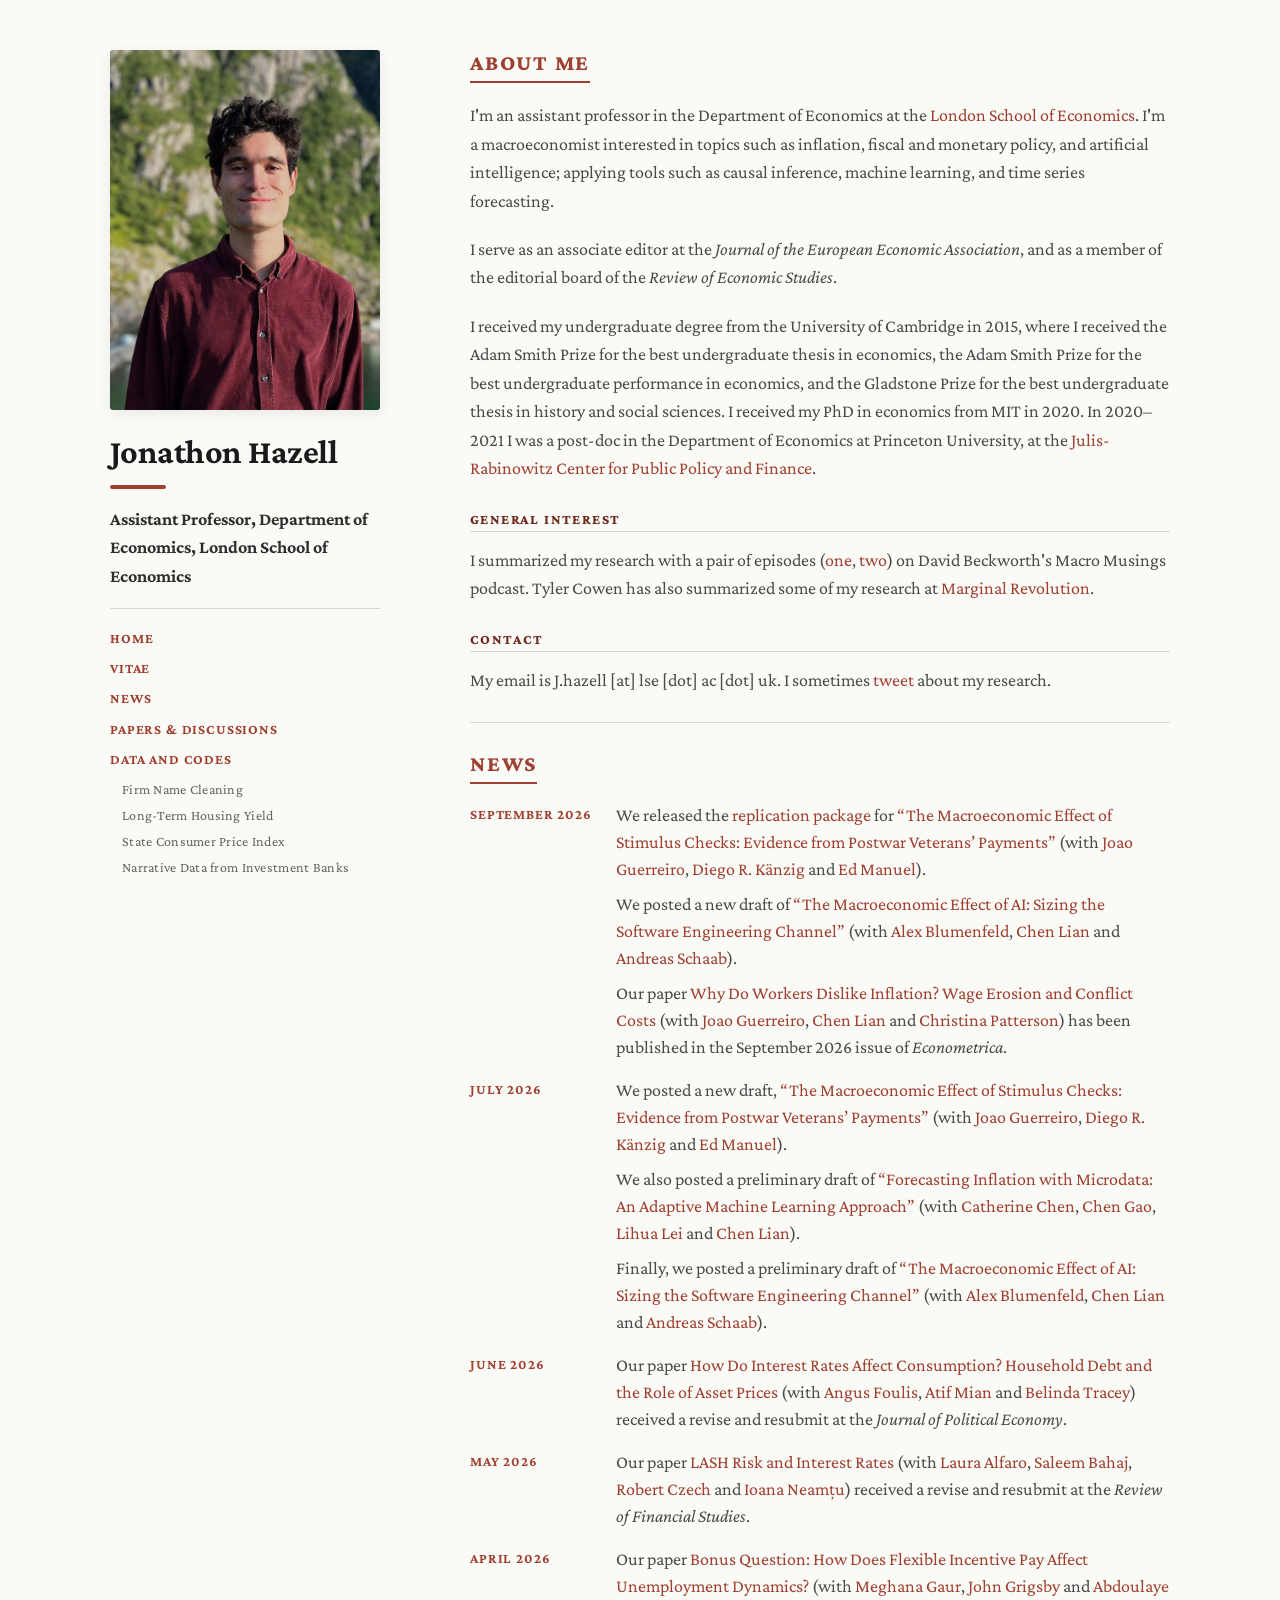
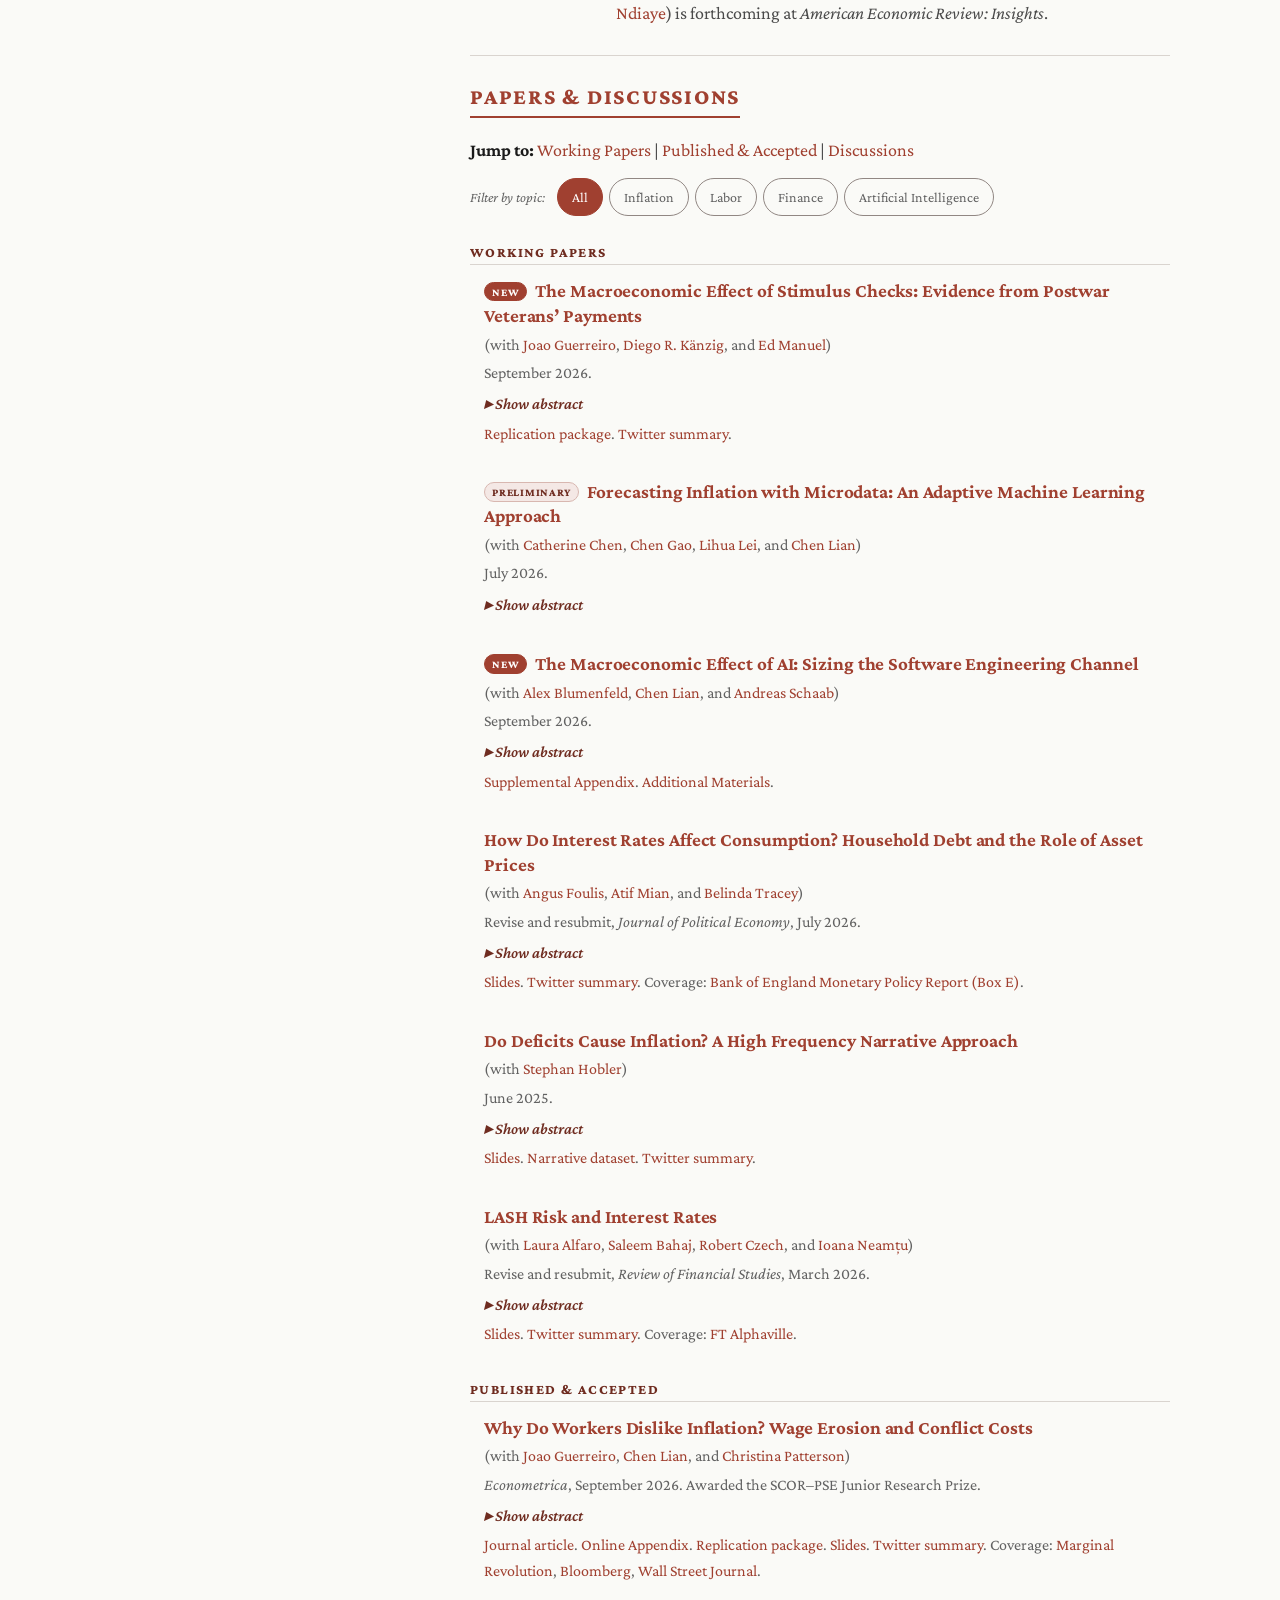
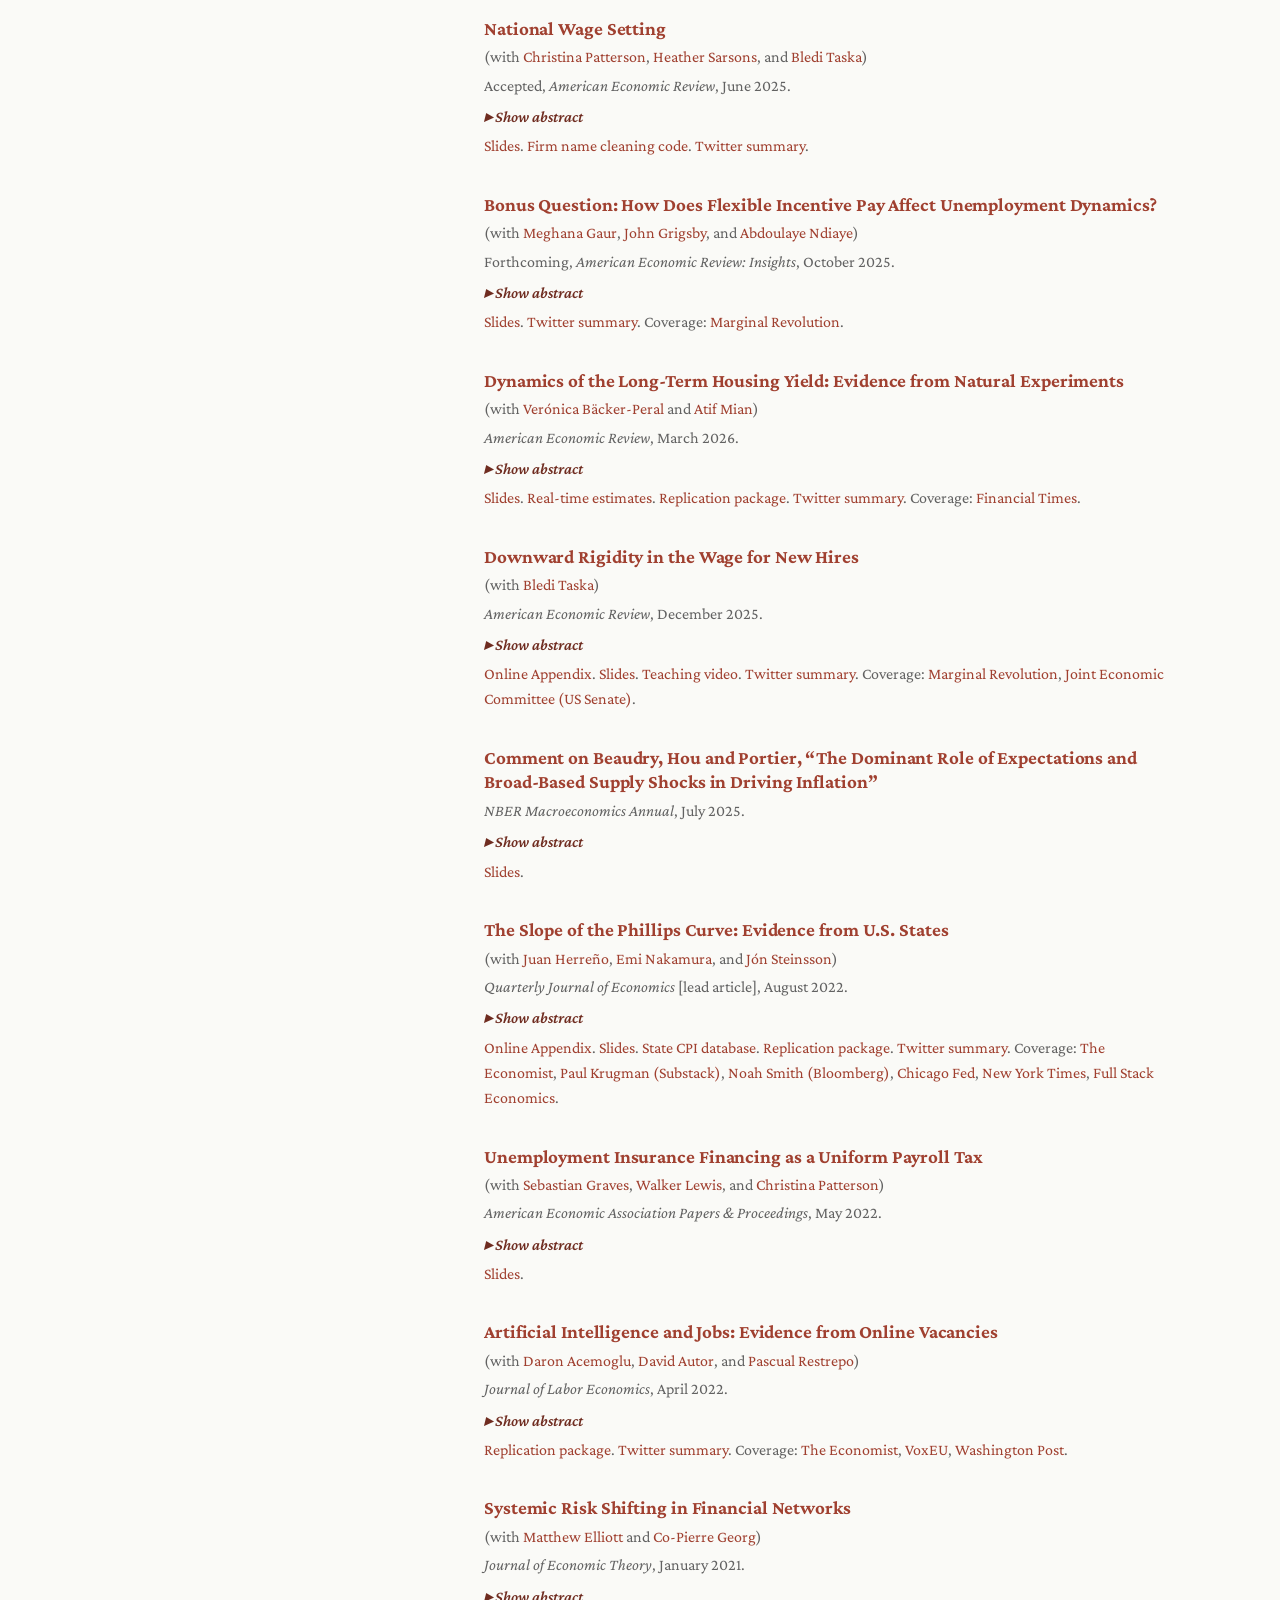
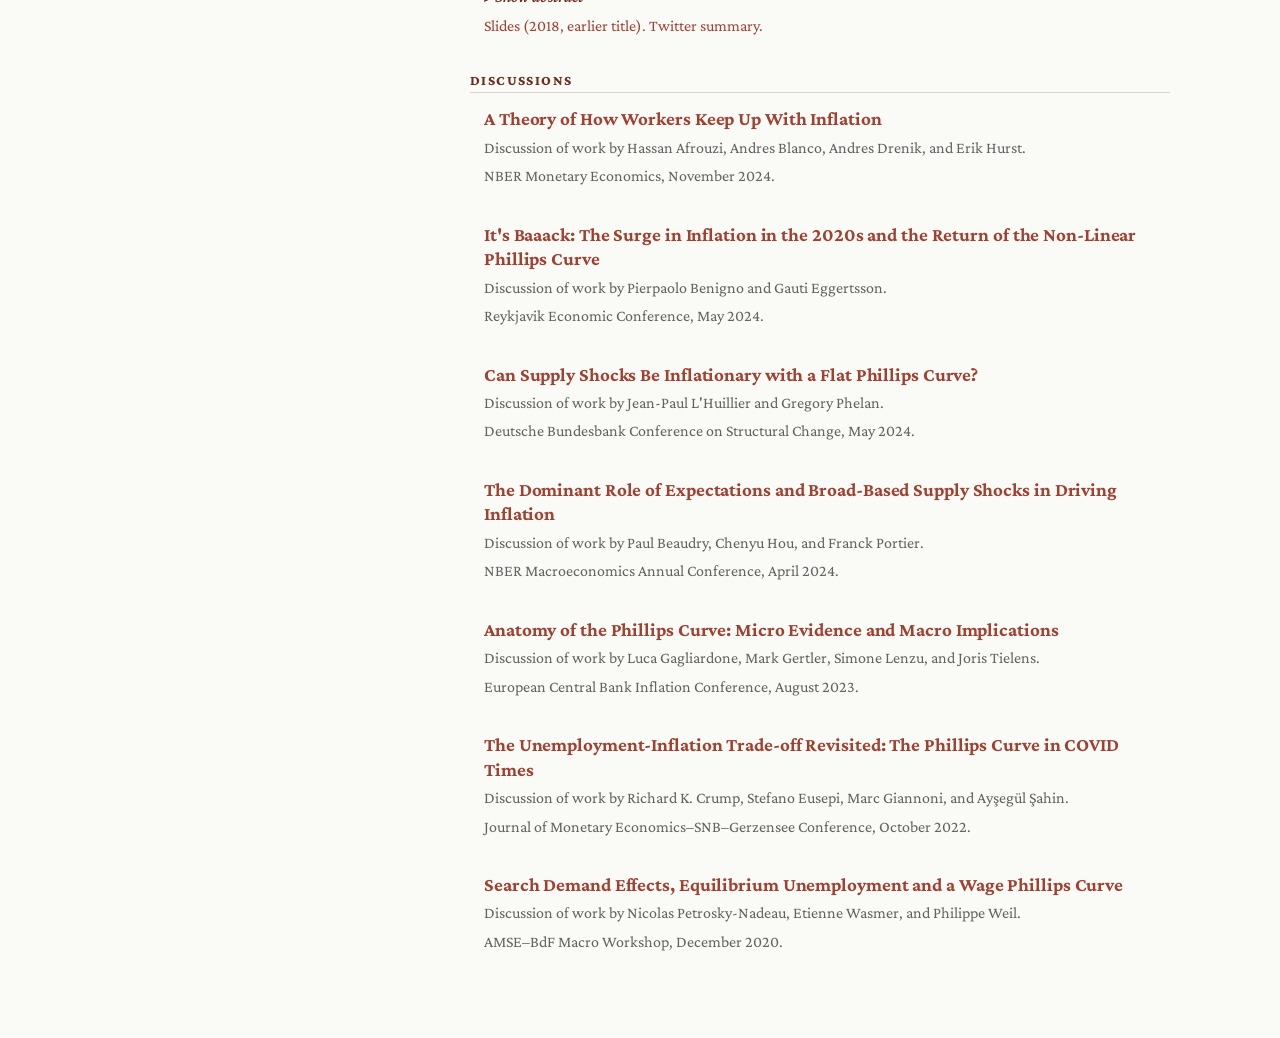
==== index.html @ af924192 "Add transfers replication package" ====
<!doctype html>
<html lang="en">
<head>
<meta charset="UTF-8">
<meta http-equiv="X-UA-Compatible" content="IE=edge">
<meta name="viewport" content="width=device-width, initial-scale=1">
<title>Jonathon Hazell</title>
<link rel="preconnect" href="https://fonts.googleapis.com">
<link rel="preconnect" href="https://fonts.gstatic.com" crossorigin>
<link href="https://fonts.googleapis.com/css2?family=Crimson+Pro:ital,wght@0,300;0,400;0,500;0,600;0,700;0,800;1,400;1,600;1,700&display=swap" rel="stylesheet">
<link rel="stylesheet" href="./css/style.css">
<link rel="stylesheet" href="./css/custom.css">
<script>
function flipAbstract(n) {
  var body = document.getElementById('abstract-' + n);
  var cue = document.getElementById('cue-' + n);
  var open = body.getAttribute('data-open') === '1';
  if (open) {
    body.style.display = 'none';
    body.setAttribute('data-open', '0');
    if (cue) cue.textContent = '▸ Show abstract';
  } else {
    body.style.display = 'block';
    body.setAttribute('data-open', '1');
    if (cue) cue.textContent = '▾ Hide abstract';
  }
}

function filterPapers(tag) {
  document.querySelectorAll('.filter-chip').forEach(function(c) { c.classList.remove('active'); });
  var btn = document.querySelector('[data-filter="' + tag + '"]');
  if (btn) btn.classList.add('active');

  document.querySelectorAll('.research-work').forEach(function(w) {
    var raw = w.getAttribute('data-tags') || '';
    var tags = raw.split(',').map(function(t) { return t.trim(); });
    w.style.display = (tag === 'all' || tags.indexOf(tag) >= 0) ? '' : 'none';
  });

  ['working-papers', 'published', 'discussions'].forEach(function(id) {
    var h = document.getElementById(id);
    if (!h) return;
    var visible = 0;
    var sib = h.nextElementSibling;
    while (sib && !(sib.tagName === 'H3' && sib.classList.contains('subhead'))) {
      if (sib.classList && sib.classList.contains('research-work') && sib.style.display !== 'none') visible++;
      sib = sib.nextElementSibling;
    }
    h.style.display = visible > 0 ? '' : 'none';
  });
}
</script>
</head>
<body>
<div class="wrapper">

<header>
<img src="./images/JonathonHazell.jpg" alt="Photo of Jonathon Hazell" class="portrait">
<h1>Jonathon Hazell</h1>
<p>Assistant Professor, Department of Economics, London School of Economics</p>
<hr>
<p class="contactinfo"><a href="./index.html">Home</a></p>
<p class="contactinfo"><a href="./papers/JONATHON_HAZELL.pdf">Vitae</a></p>
<p class="contactinfo"><a href="#news">News</a></p>
<p class="contactinfo"><a href="#papers">Papers &amp; Discussions</a></p>
<p class="contactinfo nav-group">Data and Codes</p>
<div id="projects-list">
<p class="contactinfo nav-sub"><a href="./projects/firm-name-cleaning/index.html">Firm Name Cleaning</a></p>
<p class="contactinfo nav-sub"><a href="./projects/long-term-housing-yield/index.html">Long-Term Housing Yield</a></p>
<p class="contactinfo nav-sub"><a href="./projects/state-cpi/index.html">State Consumer Price Index</a></p>
<p class="contactinfo nav-sub"><a href="./projects/narrative-data/index.html">Narrative Data from Investment Banks</a></p>
</div>
</header>

<section>

<h2>About Me</h2>

<p>I'm an assistant professor in the Department of Economics at the <a href="https://www.lse.ac.uk/economics" target="_blank" rel="noopener">London School of Economics</a>. I'm a macroeconomist interested in topics such as inflation, fiscal and monetary policy, and artificial intelligence; applying tools such as causal inference, machine learning, and time series forecasting.</p>

<p>I serve as an associate editor at the <em>Journal of the European Economic Association</em>, and as a member of the editorial board of the <em>Review of Economic Studies</em>.</p>

<p>I received my undergraduate degree from the University of Cambridge in 2015, where I received the Adam Smith Prize for the best undergraduate thesis in economics, the Adam Smith Prize for the best undergraduate performance in economics, and the Gladstone Prize for the best undergraduate thesis in history and social sciences. I received my PhD in economics from MIT in 2020. In 2020&ndash;2021 I was a post-doc in the Department of Economics at Princeton University, at the <a href="https://jrc.princeton.edu/" target="_blank" rel="noopener">Julis-Rabinowitz Center for Public Policy and Finance</a>.</p>

<h3 class="subhead">General Interest</h3>

<p>I summarized my research with a pair of episodes (<a href="https://open.spotify.com/episode/00dITlDTNaDxwzINzNn2xv?si=30561e8b15524b69&amp;nd=1&amp;dlsi=b44be89f3ea84fa7" target="_blank" rel="noopener">one</a>, <a href="https://open.spotify.com/episode/7fuvagViYiEV9RhCABF3KK?si=cfc24b0a06eb4c81" target="_blank" rel="noopener">two</a>) on David Beckworth's Macro Musings podcast. Tyler Cowen has also summarized some of my research at <a href="https://marginalrevolution.com/?s=jonathon+hazell" target="_blank" rel="noopener">Marginal Revolution</a>.</p>

<h3 class="subhead">Contact</h3>

<p>My email is J.hazell [at] lse [dot] ac [dot] uk. I sometimes <a href="https://twitter.com/JADHazell" target="_blank" rel="noopener">tweet</a> about my research.</p>

<hr>

<h2 id="news">News</h2>

<ul class="news-list">
<li>
<span class="news-date">September 2026</span>
<div class="news-group">
<span class="news-body">We released the <a href="https://github.com/dkaenzig/stimulus_checks" target="_blank" rel="noopener">replication package</a> for <a href="https://www.jhazell.co.uk/papers/Transfers.pdf" target="_blank" rel="noopener">&ldquo;The Macroeconomic Effect of Stimulus Checks: Evidence from Postwar Veterans&rsquo; Payments&rdquo;</a> (with <a href="https://jguerreiro.com/" target="_blank" rel="noopener">Joao Guerreiro</a>, <a href="https://www.diegokaenzig.com/" target="_blank" rel="noopener">Diego R. K&auml;nzig</a> and <a href="https://sites.google.com/view/edmanuel/home" target="_blank" rel="noopener">Ed Manuel</a>).</span>
<span class="news-body">We posted a new draft of <a href="https://www.jhazell.co.uk/papers/AI_Software.pdf" target="_blank" rel="noopener">&ldquo;The Macroeconomic Effect of AI: Sizing the Software Engineering Channel&rdquo;</a> (with <a href="https://alexblumenfeld.com/" target="_blank" rel="noopener">Alex Blumenfeld</a>, <a href="https://sites.google.com/view/chenlian/home" target="_blank" rel="noopener">Chen Lian</a> and <a href="https://andreasschaab.com/" target="_blank" rel="noopener">Andreas Schaab</a>).</span>
<span class="news-body">Our paper <a href="./papers/draft_conflicts.pdf" target="_blank" rel="noopener">Why Do Workers Dislike Inflation? Wage Erosion and Conflict Costs</a> (with <a href="https://jguerreiro.com/" target="_blank" rel="noopener">Joao Guerreiro</a>, <a href="https://sites.google.com/view/chenlian/home" target="_blank" rel="noopener">Chen Lian</a> and <a href="https://www.christinahydepatterson.com/" target="_blank" rel="noopener">Christina Patterson</a>) has been published in the September 2026 issue of <em>Econometrica</em>.</span>
</div>
</li>
<li>
<span class="news-date">July 2026</span>
<div class="news-group">
<span class="news-body">We posted a new draft, <a href="https://www.jhazell.co.uk/papers/Transfers.pdf" target="_blank" rel="noopener">&ldquo;The Macroeconomic Effect of Stimulus Checks: Evidence from Postwar Veterans&rsquo; Payments&rdquo;</a> (with <a href="https://jguerreiro.com/" target="_blank" rel="noopener">Joao Guerreiro</a>, <a href="https://www.diegokaenzig.com/" target="_blank" rel="noopener">Diego R. K&auml;nzig</a> and <a href="https://sites.google.com/view/edmanuel/home" target="_blank" rel="noopener">Ed Manuel</a>).</span>
<span class="news-body">We also posted a preliminary draft of <a href="https://www.jhazell.co.uk/papers/Inflation_Forecasting.pdf" target="_blank" rel="noopener">&ldquo;Forecasting Inflation with Microdata: An Adaptive Machine Learning Approach&rdquo;</a> (with <a href="https://icme.stanford.edu/people/catherine-chen" target="_blank" rel="noopener">Catherine Chen</a>, <a href="https://sites.google.com/view/chen-gao/home" target="_blank" rel="noopener">Chen Gao</a>, <a href="https://lihualei71.github.io/" target="_blank" rel="noopener">Lihua Lei</a> and <a href="https://sites.google.com/view/chenlian/home" target="_blank" rel="noopener">Chen Lian</a>).</span>
<span class="news-body">Finally, we posted a preliminary draft of <a href="https://www.jhazell.co.uk/papers/AI_Software.pdf" target="_blank" rel="noopener">&ldquo;The Macroeconomic Effect of AI: Sizing the Software Engineering Channel&rdquo;</a> (with <a href="https://alexblumenfeld.com/" target="_blank" rel="noopener">Alex Blumenfeld</a>, <a href="https://sites.google.com/view/chenlian/home" target="_blank" rel="noopener">Chen Lian</a> and <a href="https://andreasschaab.com/" target="_blank" rel="noopener">Andreas Schaab</a>).</span>
</div>
</li>
<li>
<span class="news-date">June 2026</span>
<div class="news-group">
<span class="news-body">Our paper <a href="./papers/Household_Debt_Asset_Prices.pdf" target="_blank" rel="noopener">How Do Interest Rates Affect Consumption? Household Debt and the Role of Asset Prices</a> (with <a href="https://sites.google.com/site/angusfoulis/home" target="_blank" rel="noopener">Angus Foulis</a>, <a href="https://atif.scholar.princeton.edu/" target="_blank" rel="noopener">Atif Mian</a> and <a href="https://www.bankofengland.co.uk/research/researchers/belinda-tracey" target="_blank" rel="noopener">Belinda Tracey</a>) received a revise and resubmit at the <em>Journal of Political Economy</em>.</span>
</div>
</li>
<li>
<span class="news-date">May 2026</span>
<div class="news-group">
<span class="news-body">Our paper <a href="./papers/LASH_Risk.pdf" target="_blank" rel="noopener">LASH Risk and Interest Rates</a> (with <a href="https://www.hbs.edu/faculty/Pages/profile.aspx?facId=6629" target="_blank" rel="noopener">Laura Alfaro</a>, <a href="https://sites.google.com/site/saleembahaj/home" target="_blank" rel="noopener">Saleem Bahaj</a>, <a href="https://sites.google.com/view/robertczech/research" target="_blank" rel="noopener">Robert Czech</a> and <a href="https://www.ioananeamtu.com/" target="_blank" rel="noopener">Ioana Neam&#539;u</a>) received a revise and resubmit at the <em>Review of Financial Studies</em>.</span>
</div>
</li>
<li>
<span class="news-date">April 2026</span>
<div class="news-group">
<span class="news-body">Our paper <a href="./papers/Bonus_Question.pdf" target="_blank" rel="noopener">Bonus Question: How Does Flexible Incentive Pay Affect Unemployment Dynamics?</a> (with <a href="https://www.linkedin.com/in/meghanagaur" target="_blank" rel="noopener">Meghana Gaur</a>, <a href="https://sites.google.com/view/john-grigsby/home" target="_blank" rel="noopener">John Grigsby</a> and <a href="https://www.abdoulayendiaye.com/" target="_blank" rel="noopener">Abdoulaye Ndiaye</a>) is forthcoming at <em>American Economic Review: Insights</em>.</span>
</div>
</li>
</ul>

<hr>

<h2 id="papers">Papers &amp; Discussions</h2>

<p style="margin: 0 0 14px;"><strong>Jump to:</strong>
<a href="#working-papers">Working Papers</a> |
<a href="#published">Published &amp; Accepted</a> |
<a href="#discussions">Discussions</a></p>

<div class="paper-filter">
<span class="filter-label">Filter by topic:</span>
<button class="filter-chip active" data-filter="all" onclick="filterPapers('all')">All</button>
<button class="filter-chip" data-filter="inflation" onclick="filterPapers('inflation')">Inflation</button>
<button class="filter-chip" data-filter="labor" onclick="filterPapers('labor')">Labor</button>
<button class="filter-chip" data-filter="financial" onclick="filterPapers('financial')">Finance</button>
<button class="filter-chip" data-filter="ai" onclick="filterPapers('ai')">Artificial Intelligence</button>
</div>

<h3 id="working-papers" class="subhead">Working Papers</h3>

<div class="research-work" data-tags="macro">
<h3><span class="paper-status paper-status-new">New</span><a href="./papers/Transfers.pdf" target="_blank" rel="noopener">The Macroeconomic Effect of Stimulus Checks: Evidence from Postwar Veterans&rsquo; Payments</a></h3>
<p class="work-muted">(with <a href="https://jguerreiro.com/" target="_blank" rel="noopener">Joao Guerreiro</a>, <a href="https://www.diegokaenzig.com/" target="_blank" rel="noopener">Diego R. K&auml;nzig</a>, and <a href="https://sites.google.com/view/edmanuel/home" target="_blank" rel="noopener">Ed Manuel</a>)</p>
<p class="work-muted">September 2026.</p>
<p class="work-abstract"><a class="abstract-link" href="javascript:flipAbstract(14)"><span id="cue-14">&#9656; Show abstract</span></a><span class="abstract-body" id="abstract-14" data-open="0" style="display:none">Do stimulus checks&mdash;one-off, deficit-financed lump-sum payments to households&mdash;boost the economy? We study a natural experiment: payments to U.S. veterans after World War II that mimic stimulus checks but were plausibly exogenous to the economy. These payments led to a temporary increase in transfers and a persistent, hump-shaped increase in consumption. The transfer multiplier&mdash;the cumulative response of consumption to transfers&mdash;reaches 1 after six months and exceeds 2 after a year. The standard heterogeneous-agent New Keynesian model cannot match the hump-shaped consumption response. A version with imperfect expectations&mdash;with households underreacting on impact but overreacting at longer horizons&mdash;can match our estimates.</span></p>
<p class="work-muted"><a href="https://github.com/dkaenzig/stimulus_checks" target="_blank" rel="noopener">Replication package</a>. <a href="https://x.com/JADHazell/status/2056672100048347250" target="_blank" rel="noopener">Twitter summary</a>.</p>
</div>

<div class="research-work" data-tags="inflation">
<h3><span class="paper-status paper-status-preliminary">Preliminary</span><a href="./papers/Inflation_Forecasting.pdf" target="_blank" rel="noopener">Forecasting Inflation with Microdata: An Adaptive Machine Learning Approach</a></h3>
<p class="work-muted">(with <a href="https://icme.stanford.edu/people/catherine-chen" target="_blank" rel="noopener">Catherine Chen</a>, <a href="https://sites.google.com/view/chen-gao/home" target="_blank" rel="noopener">Chen Gao</a>, <a href="https://lihualei71.github.io/" target="_blank" rel="noopener">Lihua Lei</a>, and <a href="https://sites.google.com/view/chenlian/home" target="_blank" rel="noopener">Chen Lian</a>)</p>
<p class="work-muted">July 2026.</p>
<p class="work-abstract"><a class="abstract-link" href="javascript:flipAbstract(15)"><span id="cue-15">&#9656; Show abstract</span></a><span class="abstract-body" id="abstract-15" data-open="0" style="display:none">Does microeconomic heterogeneity help to forecast aggregate inflation in a non-stationary environment? We develop a scan test for whether one forecast outperforms another, over an interval with unknown starting point and duration. To exploit any occasional forecasting power that the scan test detects, we design an adaptive machine learning pipeline. We encode the distribution of price changes into a high-dimensional vector, which we combine with a gradient boosted trees algorithm. We then combine this micro forecast with other benchmark forecasts, using an adaptive algorithm that makes use of the micro forecast only when it performs well. We apply the pipeline to UK microdata, with four main results. First, the micro forecast outperforms a univariate benchmark, but only in the volatile period after 2020. Second, the scan test detects periods of micro outperformance, so the micro forecast enters the combined forecast. Third, the combined forecast performs comparably to the univariate benchmark before 2020 and better at every horizon after 2020. Fourth, the value of microdata for the combined forecast materializes after 2020. We conclude that microdata are valuable for forecasting aggregate inflation, but only after large shocks.</span></p>
</div>

<div class="research-work" data-tags="ai,macro">
<h3><span class="paper-status paper-status-new">New</span><a href="./papers/AI_Software.pdf" target="_blank" rel="noopener">The Macroeconomic Effect of AI: Sizing the Software Engineering Channel</a></h3>
<p class="work-muted">(with <a href="https://alexblumenfeld.com/" target="_blank" rel="noopener">Alex Blumenfeld</a>, <a href="https://sites.google.com/view/chenlian/home" target="_blank" rel="noopener">Chen Lian</a>, and <a href="https://andreasschaab.com/" target="_blank" rel="noopener">Andreas Schaab</a>)</p>
<p class="work-muted">September 2026.</p>
<p class="work-abstract"><a class="abstract-link" href="javascript:flipAbstract(16)"><span id="cue-16">&#9656; Show abstract</span></a><span class="abstract-body" id="abstract-16" data-open="0" style="display:none">We measure how artificial intelligence (AI) affects the economy through its impact on software engineering productivity. We use information from financial markets to develop a forward-looking measure that is available in real time. We estimate the sensitivity of each firm&rsquo;s stock return to an AI stock market index, and how this sensitivity depends on the share of firm payroll in software engineering. We use a model to map this cross-sectional relationship into software engineering productivity gains. From November 2022 to December 2025, AI increased the market&rsquo;s expected present value of software engineering productivity by the equivalent of a permanent 32.6% productivity increase. The corresponding effect on the level of GDP is 3.6% in the baseline and 6.5% when higher software engineering productivity also raises R&amp;D productivity. By mid-2026, amid rapid progress in coding agents, the effect of AI on productivity and GDP had more than doubled relative to the end of 2025.</span></p>
<p class="work-muted"><a href="./papers/AI_Software_Supplement.pdf" target="_blank" rel="noopener">Supplemental Appendix</a>. <a href="./papers/AI_Software_Additional_Materials.pdf" target="_blank" rel="noopener">Additional Materials</a>.</p>
</div>

<div class="research-work" data-tags="macro,financial">
<h3><a href="./papers/Household_Debt_Asset_Prices.pdf" target="_blank" rel="noopener">How Do Interest Rates Affect Consumption? Household Debt and the Role of Asset Prices</a></h3>
<p class="work-muted">(with <a href="https://sites.google.com/site/angusfoulis/home" target="_blank" rel="noopener">Angus Foulis</a>, <a href="https://atif.scholar.princeton.edu/" target="_blank" rel="noopener">Atif Mian</a>, and <a href="https://www.bankofengland.co.uk/research/researchers/belinda-tracey" target="_blank" rel="noopener">Belinda Tracey</a>)</p>
<p class="work-muted">Revise and resubmit, <em>Journal of Political Economy</em>, July 2026.</p>
<p class="work-abstract"><a class="abstract-link" href="javascript:flipAbstract(1)"><span id="cue-1">&#9656; Show abstract</span></a><span class="abstract-body" id="abstract-1" data-open="0" style="display:none">This paper estimates how rate cuts increase consumption, via debt and asset prices. Using administrative UK data on mortgages and consumption, we exploit the expiry of fixed-rate mortgages to construct six million household-level natural experiments. A 1 pp reduction in mortgage rates raises consumption by 3% in the following 6 months. Using plausibly exogenous variation in how house prices respond to rate cuts, we show that consumption increases mostly because households borrow against higher house prices; lower debt service after rate cuts matters less. These results suggest that in large part, monetary policy affects consumption through asset prices and borrowing.</span></p>
<p class="work-muted"><a href="./papers/slides_Household_Debt_Asset_Prices.pdf" target="_blank" rel="noopener">Slides</a>. <a href="https://x.com/JADHazell/status/2031019354377101442" target="_blank" rel="noopener">Twitter summary</a>. Coverage: <a href="https://www.bankofengland.co.uk/monetary-policy-report/2026/april-2026" target="_blank" rel="noopener">Bank of England Monetary Policy Report (Box E)</a>.</p>
</div>

<div class="research-work" data-tags="macro,inflation">
<h3><a href="./papers/Fiscal_Inflation_Draft.pdf" target="_blank" rel="noopener">Do Deficits Cause Inflation? A High Frequency Narrative Approach</a></h3>
<p class="work-muted">(with <a href="https://sjhobler.github.io/" target="_blank" rel="noopener">Stephan Hobler</a>)</p>
<p class="work-muted">June 2025.</p>
<p class="work-abstract"><a class="abstract-link" href="javascript:flipAbstract(2)"><span id="cue-2">&#9656; Show abstract</span></a><span class="abstract-body" id="abstract-2" data-open="0" style="display:none">We measure the effect of deficits on inflation using a &ldquo;high frequency narrative approach&rdquo;. We identify an event that released news about the 2021 deficits&mdash;the Georgia Senate election runoff&mdash;and size the shock using new narrative data from investment banks. We then study the high frequency response of inflation forecasts from asset prices. We estimate that the price level was expected to increase by 22&ndash;38 basis points over 2021&ndash;22, meaning the 2021 deficits caused a significant share of the 2021&ndash;22 inflation. Standard models&mdash;such as the Fiscal Theory of the Price Level and the heterogeneous agent New Keynesian model&mdash;match the inflation response.</span></p>
<p class="work-muted"><a href="./papers/slides_Fiscal.pdf" target="_blank" rel="noopener">Slides</a>. <a href="./projects/narrative-data/index.html" target="_blank" rel="noopener">Narrative dataset</a>. <a href="https://twitter.com/JADHazell/status/1833182324055306684" target="_blank" rel="noopener">Twitter summary</a>.</p>
</div>

<div class="research-work" data-tags="financial,macro">
<h3><a href="./papers/LASH_Risk.pdf" target="_blank" rel="noopener">LASH Risk and Interest Rates</a></h3>
<p class="work-muted">(with <a href="https://www.hbs.edu/faculty/Pages/profile.aspx?facId=6629" target="_blank" rel="noopener">Laura Alfaro</a>, <a href="https://sites.google.com/site/saleembahaj/home" target="_blank" rel="noopener">Saleem Bahaj</a>, <a href="https://sites.google.com/view/robertczech/research" target="_blank" rel="noopener">Robert Czech</a>, and <a href="https://www.ioananeamtu.com/" target="_blank" rel="noopener">Ioana Neam&#539;u</a>)</p>
<p class="work-muted">Revise and resubmit, <em>Review of Financial Studies</em>, March 2026.</p>
<p class="work-abstract"><a class="abstract-link" href="javascript:flipAbstract(3)"><span id="cue-3">&#9656; Show abstract</span></a><span class="abstract-body" id="abstract-3" data-open="0" style="display:none">We study a form of liquidity risk we call Liquidity After Solvency Hedging (&ldquo;LASH&rdquo;) risk. Institutions take LASH risk when hedging solvency risk with strategies that require liquidity as solvency improves. Using UK regulatory data covering the near-universe of interest rate hedges, we measure interest rate-driven LASH risk in the non-bank sector. Institutions with longer-duration liabilities take greater LASH risk when rates fall. At its peak, a 100bps rise in yields implied liquidity needs close to the aggregate cash holdings of UK pension funds and insurers. During the 2022 LDI crisis, pre-crisis LASH risk predicts bond sales and yield spikes.</span></p>
<p class="work-muted"><a href="./papers/slides_LASH.pdf" target="_blank" rel="noopener">Slides</a>. <a href="https://x.com/JADHazell/status/1868624301110550810" target="_blank" rel="noopener">Twitter summary</a>. Coverage: <a href="https://www.ft.com/content/9e8b0c6e-cd30-4e31-b97d-0db0bbe6220b" target="_blank" rel="noopener">FT Alphaville</a>.</p>
</div>

<h3 id="published" class="subhead">Published &amp; Accepted</h3>

<div class="research-work" data-tags="inflation,labor">
<h3><a href="./papers/draft_conflicts.pdf" target="_blank" rel="noopener">Why Do Workers Dislike Inflation? Wage Erosion and Conflict Costs</a></h3>
<p class="work-muted">(with <a href="https://jguerreiro.com/" target="_blank" rel="noopener">Joao Guerreiro</a>, <a href="https://sites.google.com/view/chenlian/home" target="_blank" rel="noopener">Chen Lian</a>, and <a href="https://www.christinahydepatterson.com/" target="_blank" rel="noopener">Christina Patterson</a>)</p>
<p class="work-muted"><em>Econometrica</em>, September 2026. Awarded the SCOR&ndash;PSE Junior Research Prize.</p>
<p class="work-abstract"><a class="abstract-link" href="javascript:flipAbstract(4)"><span id="cue-4">&#9656; Show abstract</span></a><span class="abstract-body" id="abstract-4" data-open="0" style="display:none">How costly is inflation to workers? Answers to this question have focused on the path of real wages during inflationary periods. We argue that workers must take costly actions (&ldquo;conflict&rdquo;) to have nominal wages catch up with inflation, meaning there are welfare costs even if real wages do not fall as inflation rises. We study a menu-cost style model, where workers choose whether to engage in conflict with employers to secure a wage increase. We show that, following a rise in inflation, wage catch-up resulting from more frequent conflict does not raise welfare. Instead, the impact of inflation on worker welfare is determined by what we call &ldquo;wage erosion&rdquo;&mdash;how inflation would lower real wages if workers&rsquo; conflict decisions did not respond to inflation. As a result, using observed wage growth to measure worker welfare understates the costs of inflation. We conduct a survey showing that workers are willing to sacrifice around 1.75% of their wages to avoid conflict. Calibrating the model to survey data, we find that incorporating conflict significantly raises the costs of inflation for workers.</span></p>
<p class="work-muted"><a href="https://doi.org/10.3982/ECTA23874" target="_blank" rel="noopener">Journal article</a>. <a href="https://doi.org/10.3982/ECTA23874SUPP" target="_blank" rel="noopener">Online Appendix</a>. <a href="https://doi.org/10.5281/zenodo.19648410" target="_blank" rel="noopener">Replication package</a>. <a href="./papers/slides_conflict_main.pdf" target="_blank" rel="noopener">Slides</a>. <a href="https://twitter.com/JADHazell/status/1836485273510908272" target="_blank" rel="noopener">Twitter summary</a>. Coverage: <a href="https://marginalrevolution.com/marginalrevolution/2024/09/why-do-workers-dislike-inflation.html" target="_blank" rel="noopener">Marginal Revolution</a>, <a href="https://www.bloomberg.com/opinion/articles/2024-10-11/frustrated-with-your-boss-blame-inflation" target="_blank" rel="noopener">Bloomberg</a>, <a href="https://www.wsj.com/economy/inflation-is-down-to-3-why-that-isnt-good-enough-884c1136" target="_blank" rel="noopener">Wall Street Journal</a>.</p>
</div>

<div class="research-work" data-tags="labor">
<h3><a href="./papers/National_Wage_Setting.pdf" target="_blank" rel="noopener">National Wage Setting</a></h3>
<p class="work-muted">(with <a href="https://www.christinahydepatterson.com/" target="_blank" rel="noopener">Christina Patterson</a>, <a href="https://sites.google.com/view/sarsons/home" target="_blank" rel="noopener">Heather Sarsons</a>, and <a href="https://www.linkedin.com/in/bleditaska" target="_blank" rel="noopener">Bledi Taska</a>)</p>
<p class="work-muted">Accepted, <em>American Economic Review</em>, June 2025.</p>
<p class="work-abstract"><a class="abstract-link" href="javascript:flipAbstract(5)"><span id="cue-5">&#9656; Show abstract</span></a><span class="abstract-body" id="abstract-5" data-open="0" style="display:none">How do firms set wages across space? We document four facts using matched employer-employee data. First, firms rather than locations explain most of the variation in wages within a job, with an excess mass of firms paying near-identical wages across space. Second, nominal wages within the firm vary relatively little with local prices, compared to how wages vary between firms. Third, wage growth is more correlated with firm-level rather than regional factors. Fourth, local wage shocks cause wage growth in the rest of the firm, but only for jobs that initially pay similar wages across space. We argue these patterns indicate national wage setting, in which firms compress nominal wages across space relative to what benchmark models predict.</span></p>
<p class="work-muted"><a href="./papers/slides_national_wages.pdf" target="_blank" rel="noopener">Slides</a>. <a href="./projects/firm-name-cleaning/index.html" target="_blank" rel="noopener">Firm name cleaning code</a>. <a href="https://twitter.com/otis_reid/status/1476277485675462661" target="_blank" rel="noopener">Twitter summary</a>.</p>
</div>

<div class="research-work" data-tags="labor">
<h3><a href="./papers/Bonus_Question.pdf" target="_blank" rel="noopener">Bonus Question: How Does Flexible Incentive Pay Affect Unemployment Dynamics?</a></h3>
<p class="work-muted">(with <a href="https://www.linkedin.com/in/meghanagaur" target="_blank" rel="noopener">Meghana Gaur</a>, <a href="https://sites.google.com/view/john-grigsby/home" target="_blank" rel="noopener">John Grigsby</a>, and <a href="https://www.abdoulayendiaye.com/" target="_blank" rel="noopener">Abdoulaye Ndiaye</a>)</p>
<p class="work-muted">Forthcoming, <em>American Economic Review: Insights</em>, October 2025.</p>
<p class="work-abstract"><a class="abstract-link" href="javascript:flipAbstract(6)"><span id="cue-6">&#9656; Show abstract</span></a><span class="abstract-body" id="abstract-6" data-open="0" style="display:none">We introduce dynamic incentive contracts into a model of unemployment fluctuations. Our main result is that wage cyclicality from incentives does not affect the response of unemployment to productivity shocks. The response of unemployment is the same, to a first-order, in two economies: one with flexible incentive pay, and another with exogenously fixed wages. This equivalence is due to movements in effort. Under the optimal incentive contract, firms&rsquo; profits do not change when wages fall, because the effort of the worker falls too.</span></p>
<p class="work-muted"><a href="./papers/slides_bonus_question.pdf" target="_blank" rel="noopener">Slides</a>. <a href="https://twitter.com/and_joy_/status/1706630172072456560" target="_blank" rel="noopener">Twitter summary</a>. Coverage: <a href="https://marginalrevolution.com/marginalrevolution/2024/05/how-does-flexible-incentive-pay-affect-wage-rigidity.html" target="_blank" rel="noopener">Marginal Revolution</a>.</p>
</div>

<div class="research-work" data-tags="financial,macro">
<h3><a href="./papers/UK_Duration.pdf" target="_blank" rel="noopener">Dynamics of the Long-Term Housing Yield: Evidence from Natural Experiments</a></h3>
<p class="work-muted">(with <a href="https://sites.google.com/view/veronicabp/home" target="_blank" rel="noopener">Ver&oacute;nica B&auml;cker-Peral</a> and <a href="https://atif.scholar.princeton.edu/" target="_blank" rel="noopener">Atif Mian</a>)</p>
<p class="work-muted"><em>American Economic Review</em>, March 2026.</p>
<p class="work-abstract"><a class="abstract-link" href="javascript:flipAbstract(7)"><span id="cue-7">&#9656; Show abstract</span></a><span class="abstract-body" id="abstract-7" data-open="0" style="display:none">Each month, a fraction of UK property leases are extended by 90 years or more. We construct a new dataset using thousands of these natural experiments since 2000 and estimate the expected long-term housing yield, <em>y</em>*. After remaining steady at around 5 percent, <em>y</em>* starts to decline when the Great Recession hits and reaches a low of 2.7 percent in 2024. The decline is steeper in inelastic markets, while <em>y</em>* remains higher in regions more exposed to long-run climate risk. Our estimate of <em>y</em>* is updated in real time using public data.</span></p>
<p class="work-muted"><a href="./papers/slides_UK_Duration.pdf" target="_blank" rel="noopener">Slides</a>. <a href="https://sites.google.com/view/ystar-dynamics" target="_blank" rel="noopener">Real-time estimates</a>. <a href="https://sites.google.com/view/ystar-dynamics/replication-code-data" target="_blank" rel="noopener">Replication package</a>. <a href="https://twitter.com/AtifRMian/status/1783153118756442215" target="_blank" rel="noopener">Twitter summary</a>. Coverage: <a href="https://www.ft.com/content/bf2f252a-8afe-4dc5-b5b3-7b7e3fb5500f" target="_blank" rel="noopener">Financial Times</a>.</p>
</div>

<div class="research-work" data-tags="labor">
<h3><a href="./papers/Downward_Rigidity.pdf" target="_blank" rel="noopener">Downward Rigidity in the Wage for New Hires</a></h3>
<p class="work-muted">(with <a href="https://www.linkedin.com/in/bleditaska" target="_blank" rel="noopener">Bledi Taska</a>)</p>
<p class="work-muted"><em>American Economic Review</em>, December 2025.</p>
<p class="work-abstract"><a class="abstract-link" href="javascript:flipAbstract(8)"><span id="cue-8">&#9656; Show abstract</span></a><span class="abstract-body" id="abstract-8" data-open="0" style="display:none">Wage rigidity is an important explanation for unemployment fluctuations. In benchmark models wages for new hires are key, but there is limited evidence on this margin. We use wages posted on vacancies, with job and establishment information, to measure the wage for new hires. We show that our measure of the wage for new hires is rigid downward and flexible upward, in two steps. First, wages change infrequently at the job level, and fall especially rarely. Second, wages do not respond to rises in unemployment, but respond strongly to falls in unemployment. Job information is crucial for detecting downward rigidity.</span></p>
<p class="work-muted"><a href="./papers/Downward_Rigidity_Appendix.pdf" target="_blank" rel="noopener">Online Appendix</a>. <a href="./papers/slides_downward_rigidity.pdf" target="_blank" rel="noopener">Slides</a>. <a href="https://www.youtube.com/watch?v=ysxnO5qnCTk" target="_blank" rel="noopener">Teaching video</a>. <a href="https://twitter.com/JADHazell/status/1830609897425392107" target="_blank" rel="noopener">Twitter summary</a>. Coverage: <a href="https://marginalrevolution.com/marginalrevolution/2019/10/my-favorite-job-market-paper-so-far-this-year.html" target="_blank" rel="noopener">Marginal Revolution</a>, <a href="https://www.jec.senate.gov/public/index.cfm/republicans/analysis?id=051267FC-0147-4E31-BE80-946E0543AF82" target="_blank" rel="noopener">Joint Economic Committee (US Senate)</a>.</p>
</div>

<div class="research-work" data-tags="inflation">
<h3><a href="./papers/BHP_Discussion.pdf" target="_blank" rel="noopener">Comment on Beaudry, Hou and Portier, &ldquo;The Dominant Role of Expectations and Broad-Based Supply Shocks in Driving Inflation&rdquo;</a></h3>
<p class="work-muted"><em>NBER Macroeconomics Annual</em>, July 2025.</p>
<p class="work-abstract"><a class="abstract-link" href="javascript:flipAbstract(9)"><span id="cue-9">&#9656; Show abstract</span></a><span class="abstract-body" id="abstract-9" data-open="0" style="display:none">A published comment on Beaudry, Hou and Portier&rsquo;s analysis of the post-2020 inflation surge, focusing on the role of expectations and supply shocks.</span></p>
<p class="work-muted"><a href="./papers/Discussion_NBER_Macro.pdf" target="_blank" rel="noopener">Slides</a>.</p>
</div>

<div class="research-work" data-tags="inflation,labor">
<h3><a href="./papers/Phillips_Curve.pdf" target="_blank" rel="noopener">The Slope of the Phillips Curve: Evidence from U.S. States</a></h3>
<p class="work-muted">(with <a href="https://sites.google.com/view/juanherreno" target="_blank" rel="noopener">Juan Herre&ntilde;o</a>, <a href="https://eminakamura.com/" target="_blank" rel="noopener">Emi Nakamura</a>, and <a href="https://jonsteinsson.com/" target="_blank" rel="noopener">J&oacute;n Steinsson</a>)</p>
<p class="work-muted"><em>Quarterly Journal of Economics</em> [lead article], August 2022.</p>
<p class="work-abstract"><a class="abstract-link" href="javascript:flipAbstract(10)"><span id="cue-10">&#9656; Show abstract</span></a><span class="abstract-body" id="abstract-10" data-open="0" style="display:none">We estimate the slope of the Phillips curve in the cross section of U.S. states using newly constructed state-level price indices for nontradeable goods back to 1978. Our estimates indicate that the slope of the Phillips curve is small and was small even during the early 1980s. We estimate only a modest decline in the slope of the Phillips curve since the 1980s. We use a multiregion model to infer the slope of the aggregate Phillips curve from our regional estimates. Applying our estimates to recent unemployment dynamics yields essentially no missing disinflation or missing reinflation over the past few business cycles. Our results imply that the sharp drop in core inflation in the early 1980s was mostly due to shifting expectations about long-run monetary policy as opposed to a steep Phillips curve, and the greater stability of inflation between 1990 and 2020 is mostly due to long-run inflation expectations becoming more firmly anchored.</span></p>
<p class="work-muted"><a href="https://eml.berkeley.edu/~enakamura/papers/StateLevelCPIs_Appendix.pdf" target="_blank" rel="noopener">Online Appendix</a>. <a href="./papers/slides_Phillips_Curve.pdf" target="_blank" rel="noopener">Slides</a>. <a href="./projects/state-cpi/index.html" target="_blank" rel="noopener">State CPI database</a>. <a href="https://www.dropbox.com/sh/5jfw1lltniz3k55/AACjJbs92kyqRiySJXavDvCAa?dl=0" target="_blank" rel="noopener">Replication package</a>. <a href="https://twitter.com/JonSteinsson/status/1318551141291069440" target="_blank" rel="noopener">Twitter summary</a>. Coverage: <a href="https://www.economist.com/briefing/2020/12/12/a-surge-in-inflation-looks-unlikely" target="_blank" rel="noopener">The Economist</a>, <a href="https://paulkrugman.substack.com/p/stagflation-revisited" target="_blank" rel="noopener">Paul Krugman (Substack)</a>, <a href="https://www.bloomberg.com/opinion/articles/2021-02-18/larry-summers-s-inflation-fuss-is-the-cure-we-need" target="_blank" rel="noopener">Noah Smith (Bloomberg)</a>, <a href="https://www.chicagofed.org/publications/speeches/2021/may-25-bank-of-japan-conference" target="_blank" rel="noopener">Chicago Fed</a>, <a href="https://www.nytimes.com/2022/05/24/technology/inflation-measure-cpi-accuracy.html" target="_blank" rel="noopener">New York Times</a>, <a href="https://fullstackeconomics.com/why-the-government-took-home-prices-out-of-the-consumer-price-index/" target="_blank" rel="noopener">Full Stack Economics</a>.</p>
</div>

<div class="research-work" data-tags="macro,labor">
<h3><a href="https://doi.org/10.1257/pandp.20221072" target="_blank" rel="noopener">Unemployment Insurance Financing as a Uniform Payroll Tax</a></h3>
<p class="work-muted">(with <a href="https://www.sebgraves.com/" target="_blank" rel="noopener">Sebastian Graves</a>, <a href="https://budgetlab.yale.edu/person/walker-lewis" target="_blank" rel="noopener">Walker Lewis</a>, and <a href="https://www.christinahydepatterson.com/" target="_blank" rel="noopener">Christina Patterson</a>)</p>
<p class="work-muted"><em>American Economic Association Papers &amp; Proceedings</em>, May 2022.</p>
<p class="work-abstract"><a class="abstract-link" href="javascript:flipAbstract(11)"><span id="cue-11">&#9656; Show abstract</span></a><span class="abstract-body" id="abstract-11" data-open="0" style="display:none">Documents that a substantial portion of US unemployment-insurance taxes operates as a uniform payroll tax rather than an experience-rated firing tax.</span></p>
<p class="work-muted"><a href="./papers/slides_experience_rating.pdf" target="_blank" rel="noopener">Slides</a>.</p>
</div>

<div class="research-work" data-tags="ai,labor">
<h3><a href="./papers/AI_And_Jobs.pdf" target="_blank" rel="noopener">Artificial Intelligence and Jobs: Evidence from Online Vacancies</a></h3>
<p class="work-muted">(with <a href="https://economics.mit.edu/people/faculty/daron-acemoglu" target="_blank" rel="noopener">Daron Acemoglu</a>, <a href="https://economics.mit.edu/people/faculty/david-h-autor" target="_blank" rel="noopener">David Autor</a>, and <a href="https://campuspress.yale.edu/pascualrestrepo/" target="_blank" rel="noopener">Pascual Restrepo</a>)</p>
<p class="work-muted"><em>Journal of Labor Economics</em>, April 2022.</p>
<p class="work-abstract"><a class="abstract-link" href="javascript:flipAbstract(12)"><span id="cue-12">&#9656; Show abstract</span></a><span class="abstract-body" id="abstract-12" data-open="0" style="display:none">We study the impact of artificial intelligence (AI) on labor markets using establishment-level data on the near universe of online vacancies in the United States from 2010 onward. There is rapid growth in AI-related vacancies over 2010&ndash;18 that is driven by establishments whose workers engage in tasks compatible with AI&rsquo;s current capabilities. As these AI-exposed establishments adopt AI, they simultaneously reduce hiring in non-AI positions and change the skill requirements of remaining postings. While visible at the establishment level, the aggregate impacts of AI-labor substitution on employment and wage growth in more exposed occupations and industries is currently too small to be detectable.</span></p>
<p class="work-muted"><a href="https://www.dropbox.com/sh/7qgxkgw6filpcps/AACIJCbUJwWtvz66jpXkWsUpa?dl=0" target="_blank" rel="noopener">Replication package</a>. <a href="https://twitter.com/davidautor/status/1348736556492840967" target="_blank" rel="noopener">Twitter summary</a>. Coverage: <a href="https://www.economist.com/finance-and-economics/2021/01/16/new-research-shows-the-robots-are-coming-for-jobs-but-stealthily" target="_blank" rel="noopener">The Economist</a>, <a href="https://voxeu.org/article/ai-and-jobs-evidence-us-vacancies" target="_blank" rel="noopener">VoxEU</a>, <a href="https://www.washingtonpost.com/opinions/2021/07/21/ai-we-should-fear-is-already-here/" target="_blank" rel="noopener">Washington Post</a>.</p>
</div>

<div class="research-work" data-tags="financial">
<h3><a href="./papers/Systemic_Risk_Shifting.pdf" target="_blank" rel="noopener">Systemic Risk Shifting in Financial Networks</a></h3>
<p class="work-muted">(with <a href="https://sites.google.com/view/matthewlelliott/home" target="_blank" rel="noopener">Matthew Elliott</a> and <a href="https://cogeorg.github.io/" target="_blank" rel="noopener">Co-Pierre Georg</a>)</p>
<p class="work-muted"><em>Journal of Economic Theory</em>, January 2021.</p>
<p class="work-abstract"><a class="abstract-link" href="javascript:flipAbstract(13)"><span id="cue-13">&#9656; Show abstract</span></a><span class="abstract-body" id="abstract-13" data-open="0" style="display:none">Banks face different but potentially correlated risks from outside the financial system. Financial connections can share these risks, but they also create the means by which shocks can be propagated. We examine this tradeoff in the context of a new stylized fact we present: German banks are more likely to have financial connections when they face more similar risks. We develop a model that can rationalize such behavior. We argue that such patterns are socially suboptimal and raise systemic risk, but can be explained by risk shifting. Risk shifting motivates banks to correlate their failures with their counterparties, even though it creates systemic risk.</span></p>
<p class="work-muted"><a href="./papers/slides_financial_networks.pdf" target="_blank" rel="noopener">Slides (2018, earlier title)</a>. <a href="https://twitter.com/JADHazell/status/1301564634235887622" target="_blank" rel="noopener">Twitter summary</a>.</p>
</div>

<h3 id="discussions" class="subhead">Discussions</h3>

<div class="research-work" data-tags="inflation,labor">
<h3><a href="./papers/ABDH_Discussion.pdf" target="_blank" rel="noopener">A Theory of How Workers Keep Up With Inflation</a></h3>
<p class="work-muted">Discussion of work by Hassan Afrouzi, Andres Blanco, Andres Drenik, and Erik Hurst.</p>
<p class="work-muted">NBER Monetary Economics, November 2024.</p>
</div>

<div class="research-work" data-tags="inflation">
<h3><a href="./papers/BE_Discussion.pdf" target="_blank" rel="noopener">It's Baaack: The Surge in Inflation in the 2020s and the Return of the Non-Linear Phillips Curve</a></h3>
<p class="work-muted">Discussion of work by Pierpaolo Benigno and Gauti Eggertsson.</p>
<p class="work-muted">Reykjavik Economic Conference, May 2024.</p>
</div>

<div class="research-work" data-tags="inflation">
<h3><a href="./papers/Discussion_LHP.pdf" target="_blank" rel="noopener">Can Supply Shocks Be Inflationary with a Flat Phillips Curve?</a></h3>
<p class="work-muted">Discussion of work by Jean-Paul L'Huillier and Gregory Phelan.</p>
<p class="work-muted">Deutsche Bundesbank Conference on Structural Change, May 2024.</p>
</div>

<div class="research-work" data-tags="inflation">
<h3><a href="./papers/Discussion_NBER_Macro.pdf" target="_blank" rel="noopener">The Dominant Role of Expectations and Broad-Based Supply Shocks in Driving Inflation</a></h3>
<p class="work-muted">Discussion of work by Paul Beaudry, Chenyu Hou, and Franck Portier.</p>
<p class="work-muted">NBER Macroeconomics Annual Conference, April 2024.</p>
</div>

<div class="research-work" data-tags="inflation">
<h3><a href="./papers/GGLT_Discussion.pdf" target="_blank" rel="noopener">Anatomy of the Phillips Curve: Micro Evidence and Macro Implications</a></h3>
<p class="work-muted">Discussion of work by Luca Gagliardone, Mark Gertler, Simone Lenzu, and Joris Tielens.</p>
<p class="work-muted">European Central Bank Inflation Conference, August 2023.</p>
</div>

<div class="research-work" data-tags="inflation">
<h3><a href="./papers/CEGS_Discussion.pdf" target="_blank" rel="noopener">The Unemployment-Inflation Trade-off Revisited: The Phillips Curve in COVID Times</a></h3>
<p class="work-muted">Discussion of work by Richard K. Crump, Stefano Eusepi, Marc Giannoni, and Ay&#351;eg&uuml;l &#350;ahin.</p>
<p class="work-muted">Journal of Monetary Economics&ndash;SNB&ndash;Gerzensee Conference, October 2022.</p>
</div>

<div class="research-work" data-tags="labor">
<h3><a href="./papers/Discussion_Petrosky-Nadeau.pdf" target="_blank" rel="noopener">Search Demand Effects, Equilibrium Unemployment and a Wage Phillips Curve</a></h3>
<p class="work-muted">Discussion of work by Nicolas Petrosky-Nadeau, Etienne Wasmer, and Philippe Weil.</p>
<p class="work-muted">AMSE&ndash;BdF Macro Workshop, December 2020.</p>
</div>

</section>

</div>
</body>
</html>
---- css/style.css ----
:root {
  --burgundy: #A04030;
  --burgundy-dark: #6F2C20;
  --burgundy-tint: #F4E8E5;
  --ink: #1a1a1a;
  --ink-soft: #2e2e2e;
  --body: #4a4a4a;
  --muted: #626262;
  --rule: #d9d4cf;
  --bg: #fafaf7;
}

*, *::before, *::after {
  box-sizing: border-box;
}

body {
  background-color: var(--bg);
  margin: 0;
  padding: 50px;
  font: 18px/1.58 "Crimson Pro", Georgia, serif;
  color: var(--body);
  font-weight: 400;
  overflow-wrap: anywhere;
}

h1, h2, h3, h4, h5, h6 {
  color: var(--ink);
  margin: 0 0 20px;
  font-weight: 700;
  letter-spacing: -0.005em;
}

p, ul, ol, table, pre, dl {
  margin: 0 0 20px;
}

p.contactinfo {
  margin: 0 0 8px;
  font-weight: 700;
  text-transform: uppercase;
  letter-spacing: 0.06em;
  font-size: 14px;
}

p.contactinfo.nav-group {
  color: var(--burgundy);
}

p.contactinfo.nav-sub {
  font-size: 14px;
  text-transform: none;
  letter-spacing: 0.02em;
  font-weight: 400;
  margin: 0 0 4px;
  padding-left: 12px;
  color: var(--muted);
}

p.contactinfo.nav-sub a {
  color: var(--muted);
}

p.contactinfo.nav-sub a:hover {
  color: var(--burgundy-dark);
}

p.contactinfo.nav-sub a.current {
  color: var(--burgundy);
  font-weight: 700;
}

h3.subhead {
  font-size: 14px;
  text-transform: uppercase;
  letter-spacing: 0.1em;
  color: var(--burgundy-dark);
  font-weight: 800;
  margin: 28px 0 14px;
  padding-bottom: 4px;
  border-bottom: 1px solid var(--rule);
}

p.lastcontactinfo {
  margin: 0 0 20px;
}

p img.inline-logo {
  display: inline-flex;
  align-self: center;
  position: relative;
  height: 0.8em;
  bottom: -0.04em;
}

h1, h2, h3 {
  line-height: 1.15;
}

h1 {
  font-size: 34px;
  letter-spacing: -0.015em;
  margin: 0 0 6px;
  color: var(--ink);
}

header h1::after {
  content: "";
  display: block;
  width: 56px;
  height: 4px;
  background: var(--burgundy);
  margin: 14px 0 16px;
  border-radius: 2px;
}

header > p:first-of-type {
  color: var(--ink-soft);
  font-weight: 700;
  margin-bottom: 18px;
}

h2 {
  color: var(--burgundy);
  font-size: 22px;
  text-transform: uppercase;
  letter-spacing: 0.08em;
  font-weight: 800;
  margin: 0 0 18px;
  padding-bottom: 6px;
  border-bottom: 2px solid var(--burgundy);
  display: inline-block;
}

h3 {
  color: var(--ink);
  font-size: 18px;
  font-weight: 700;
}

h4, h5, h6 {
  color: var(--ink-soft);
}

a {
  color: var(--burgundy);
  text-decoration: none;
  border-bottom: 1px solid transparent;
  transition: border-color 0.15s ease, color 0.15s ease;
}

a:hover, a:focus {
  color: var(--burgundy-dark);
  border-bottom-color: var(--burgundy-dark);
}

a:focus-visible,
button:focus-visible {
  outline: 3px solid var(--burgundy);
  outline-offset: 3px;
}

a small {
  font-size: 13px;
  color: var(--muted);
  margin-top: -0.3em;
  display: block;
}

a:hover small {
  color: var(--muted);
}

.wrapper {
  width: 1060px;
  margin: 0 auto;
}

blockquote {
  border-left: 3px solid var(--burgundy);
  margin: 0;
  padding: 0 0 0 20px;
  font-style: italic;
  color: var(--ink-soft);
}

table {
  width: 100%;
  border-collapse: collapse;
}

th, td {
  text-align: left;
  padding: 5px 10px;
  border-bottom: 1px solid var(--rule);
}

dt {
  color: var(--ink);
  font-weight: 700;
}

th {
  color: var(--ink);
}

img {
  max-width: 100%;
}

header {
  width: 270px;
  float: left;
  position: fixed;
  -webkit-font-smoothing: subpixel-antialiased;
}

header hr {
  margin: 18px 0;
}

header img {
  margin-top: 22px;
  border-radius: 3px;
  box-shadow: 0 6px 20px rgba(0,0,0,0.08);
}

strong {
  color: var(--ink);
  font-weight: 700;
}

section {
  width: 700px;
  float: right;
  padding-bottom: 50px;
}

section h3 {
  margin-top: 28px;
  font-size: 15px;
  text-transform: uppercase;
  letter-spacing: 0.08em;
  color: var(--burgundy-dark);
  font-weight: 800;
}

section .research-work h3 {
  margin-top: 0;
  font-size: 19px;
  text-transform: none;
  letter-spacing: -0.005em;
  color: var(--ink);
  font-weight: 700;
}

small {
  font-size: 13px;
}

hr {
  border: 0;
  background: var(--rule);
  height: 1px;
  margin: 28px 0;
}

footer {
  width: 270px;
  float: left;
  position: fixed;
  bottom: 50px;
  -webkit-font-smoothing: subpixel-antialiased;
}

@media print, screen and (max-width: 1160px) {
  div.wrapper {
    width: auto;
    max-width: 760px;
    margin: 0 auto;
  }

  header, section, footer {
    float: none;
    position: static;
    width: auto;
  }

  header {
    padding-right: 0;
  }

  section {
    border-top: 1px solid var(--rule);
    border-bottom: 1px solid var(--rule);
    padding: 20px 0;
    margin: 0 0 20px;
  }
}

@media screen and (max-width: 860px) {
  body {
    padding: 24px;
  }
}

@media print, screen and (max-width: 480px) {
  body {
    padding: 18px;
  }
}

@media screen and (max-width: 480px) {
  h1 {
    font-size: 32px;
  }

  h2 {
    font-size: 20px;
    letter-spacing: 0.06em;
  }
}

@media screen and (min-width: 1161px) and (max-height: 900px) {
  header {
    position: static;
  }
}

@media (prefers-reduced-motion: reduce) {
  a,
  .filter-chip,
  .research-work {
    transition: none;
  }
}

@media print {
  body {
    padding: 0.4in;
    font-size: 12pt;
    color: #333;
    background: #fff;
  }
}
---- css/custom.css ----
header img.portrait {
  display: block;
  width: 270px;
  max-width: 100%;
  height: auto;
  margin: 0 0 22px;
  border-radius: 3px;
  box-shadow: 0 4px 16px rgba(0,0,0,0.07);
}

ul.news-list {
  list-style: none;
  padding: 0;
  margin: 0 0 20px;
}

ul.news-list li {
  display: flex;
  gap: 16px;
  margin: 0 0 16px;
  line-height: 1.5;
}

ul.news-list .news-date {
  flex: 0 0 130px;
  color: #A04030;
  font-weight: 700;
  font-size: 14px;
  text-transform: uppercase;
  letter-spacing: 0.06em;
  padding-top: 2px;
}

ul.news-list .news-group {
  flex: 1;
  display: flex;
  flex-direction: column;
  gap: 8px;
}

ul.news-list .news-body {
  display: block;
}

.paper-filter {
  display: flex;
  flex-wrap: wrap;
  align-items: center;
  gap: 6px;
  margin: 0 0 26px;
}

.paper-filter .filter-label {
  color: var(--muted);
  margin-right: 6px;
  font-size: 14px;
  font-style: italic;
}

.filter-chip {
  min-height: 38px;
  border: 1px solid #918783;
  background: transparent;
  color: var(--muted);
  padding: 6px 14px;
  border-radius: 999px;
  font-family: inherit;
  font-size: 14px;
  line-height: 1.2;
  cursor: pointer;
  touch-action: manipulation;
  transition: background 0.15s ease, color 0.15s ease, border-color 0.15s ease;
}

.filter-chip:hover {
  border-color: #A04030;
  color: #A04030;
}

.filter-chip.active {
  background: #A04030;
  border-color: #A04030;
  color: #fff;
}

.research-work {
  margin-bottom: 34px;
  padding-left: 12px;
  border-left: 2px solid transparent;
  transition: border-color 0.2s ease;
}

.research-work:hover {
  border-left-color: #A04030;
}

.research-work h3 {
  margin: 0 0 3px;
  line-height: 1.3;
}

.paper-status {
  display: inline-block;
  margin: 0 8px 2px 0;
  padding: 2px 7px 1px;
  border: 1px solid transparent;
  border-radius: 999px;
  font-size: 11px;
  font-weight: 800;
  line-height: 1.35;
  letter-spacing: 0.07em;
  text-transform: uppercase;
  vertical-align: 0.15em;
  white-space: nowrap;
}

.paper-status-new {
  color: #fff;
  background: var(--burgundy);
  border-color: var(--burgundy);
}

.paper-status-preliminary {
  color: var(--burgundy-dark);
  background: var(--burgundy-tint);
  border-color: #d8b7b0;
}

.research-work p {
  margin: 0 0 3px;
}

.research-work .work-muted {
  color: var(--muted);
  font-size: 16px;
}

.research-work .work-abstract {
  margin: 4px 0 3px;
}

a.abstract-link {
  color: #6F2C20;
  font-size: 16px;
  font-weight: 600;
  font-style: italic;
  border-bottom: none;
}

a.abstract-link:hover,
a.abstract-link:focus {
  color: #4A1C14;
  border-bottom: none;
}

a.abstract-link span {
  display: inline;
}

.research-work .abstract-body {
  color: #4a4a4a;
  display: block;
  margin-top: 8px;
  padding: 12px 16px;
  background: #f3efe9;
  border-left: 3px solid #A04030;
  border-radius: 0 3px 3px 0;
  font-size: 16px;
  line-height: 1.55;
}

@media screen and (max-width: 1160px) {
  header::after {
    content: "";
    display: table;
    clear: both;
  }

  header img.portrait {
    float: right;
    width: 200px;
    margin: 0 0 24px 32px;
  }
}

@media screen and (max-width: 720px) {
  header img.portrait {
    float: none;
    width: min(46vw, 170px);
    margin: 0 0 20px;
  }

  ul.news-list li {
    display: block;
    margin-bottom: 20px;
  }

  ul.news-list .news-date {
    display: block;
    margin-bottom: 4px;
    padding-top: 0;
  }

  .paper-filter {
    gap: 8px;
  }

  .paper-filter .filter-label {
    flex: 0 0 100%;
    margin: 0 0 2px;
  }

  .filter-chip {
    min-height: 44px;
    padding: 8px 15px;
  }

  a.abstract-link {
    display: inline-flex;
    align-items: center;
    min-height: 44px;
  }

  .research-work {
    padding-left: 8px;
  }
}
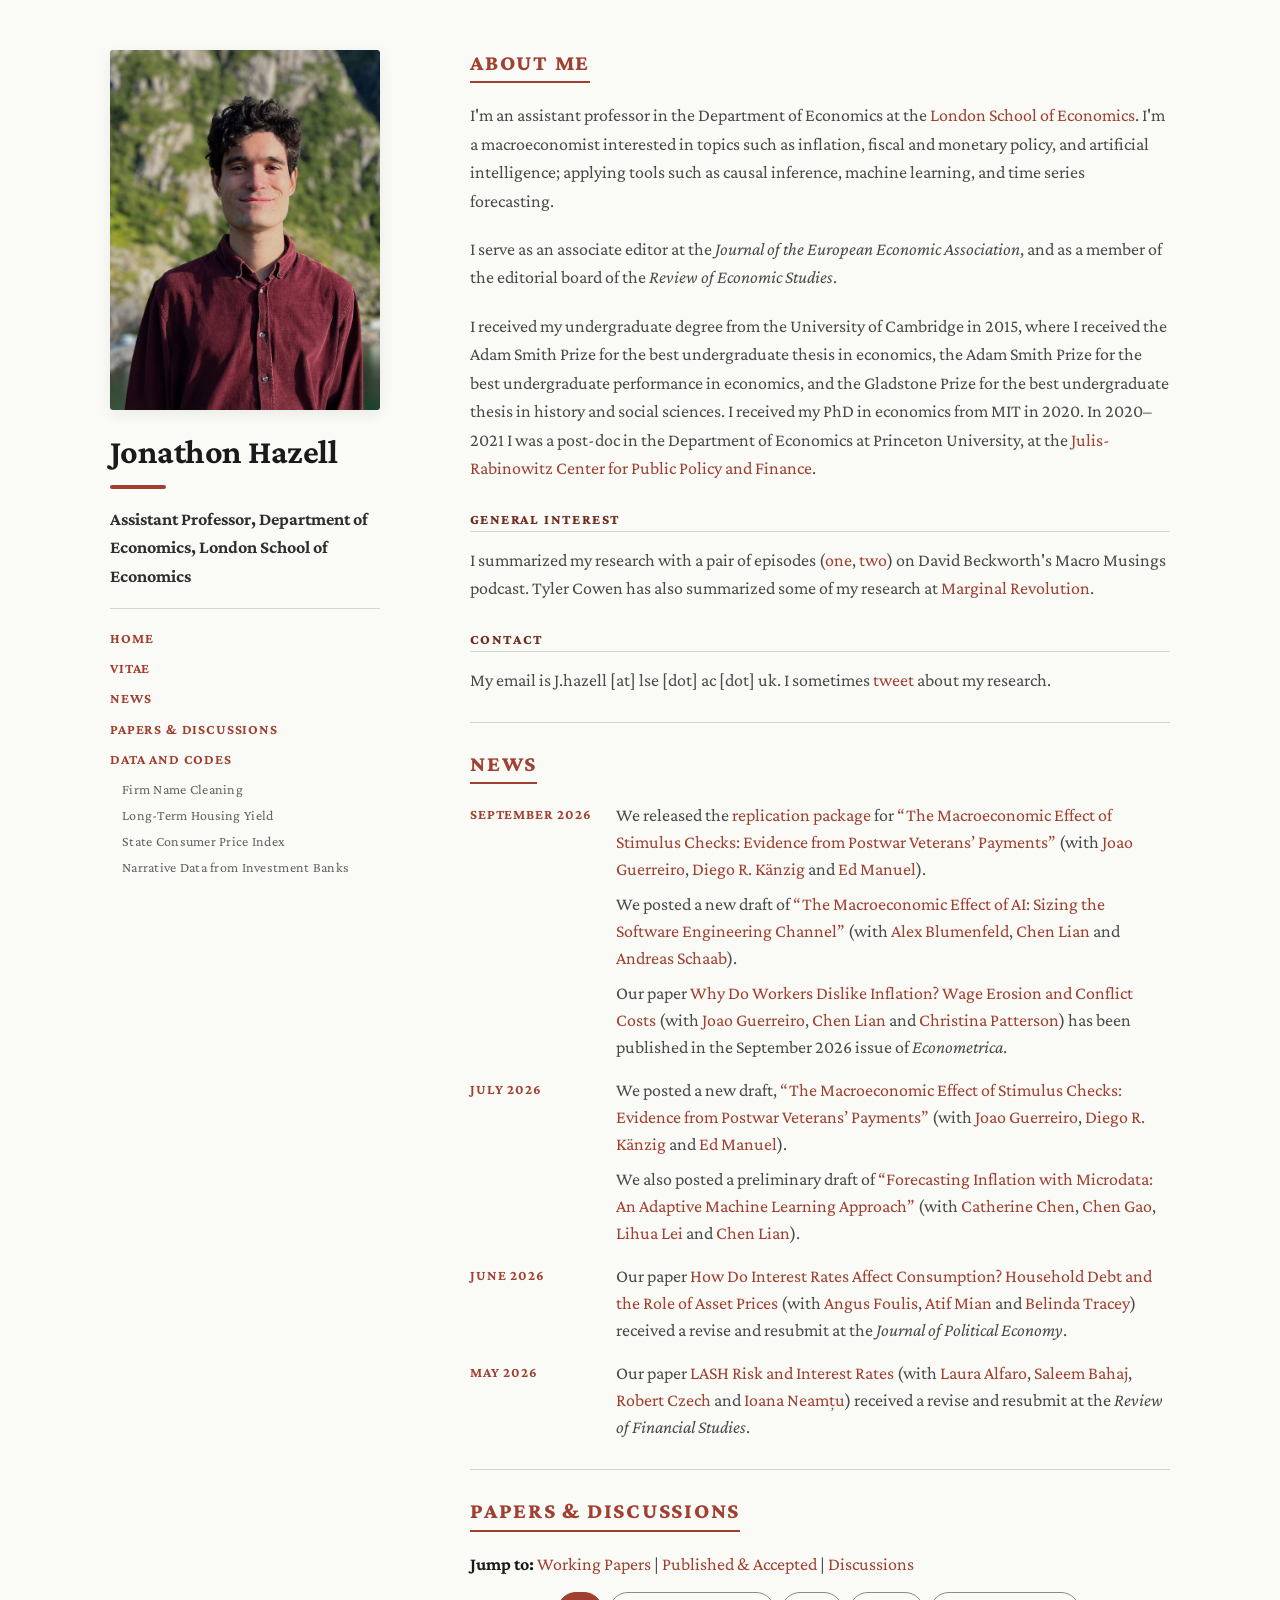
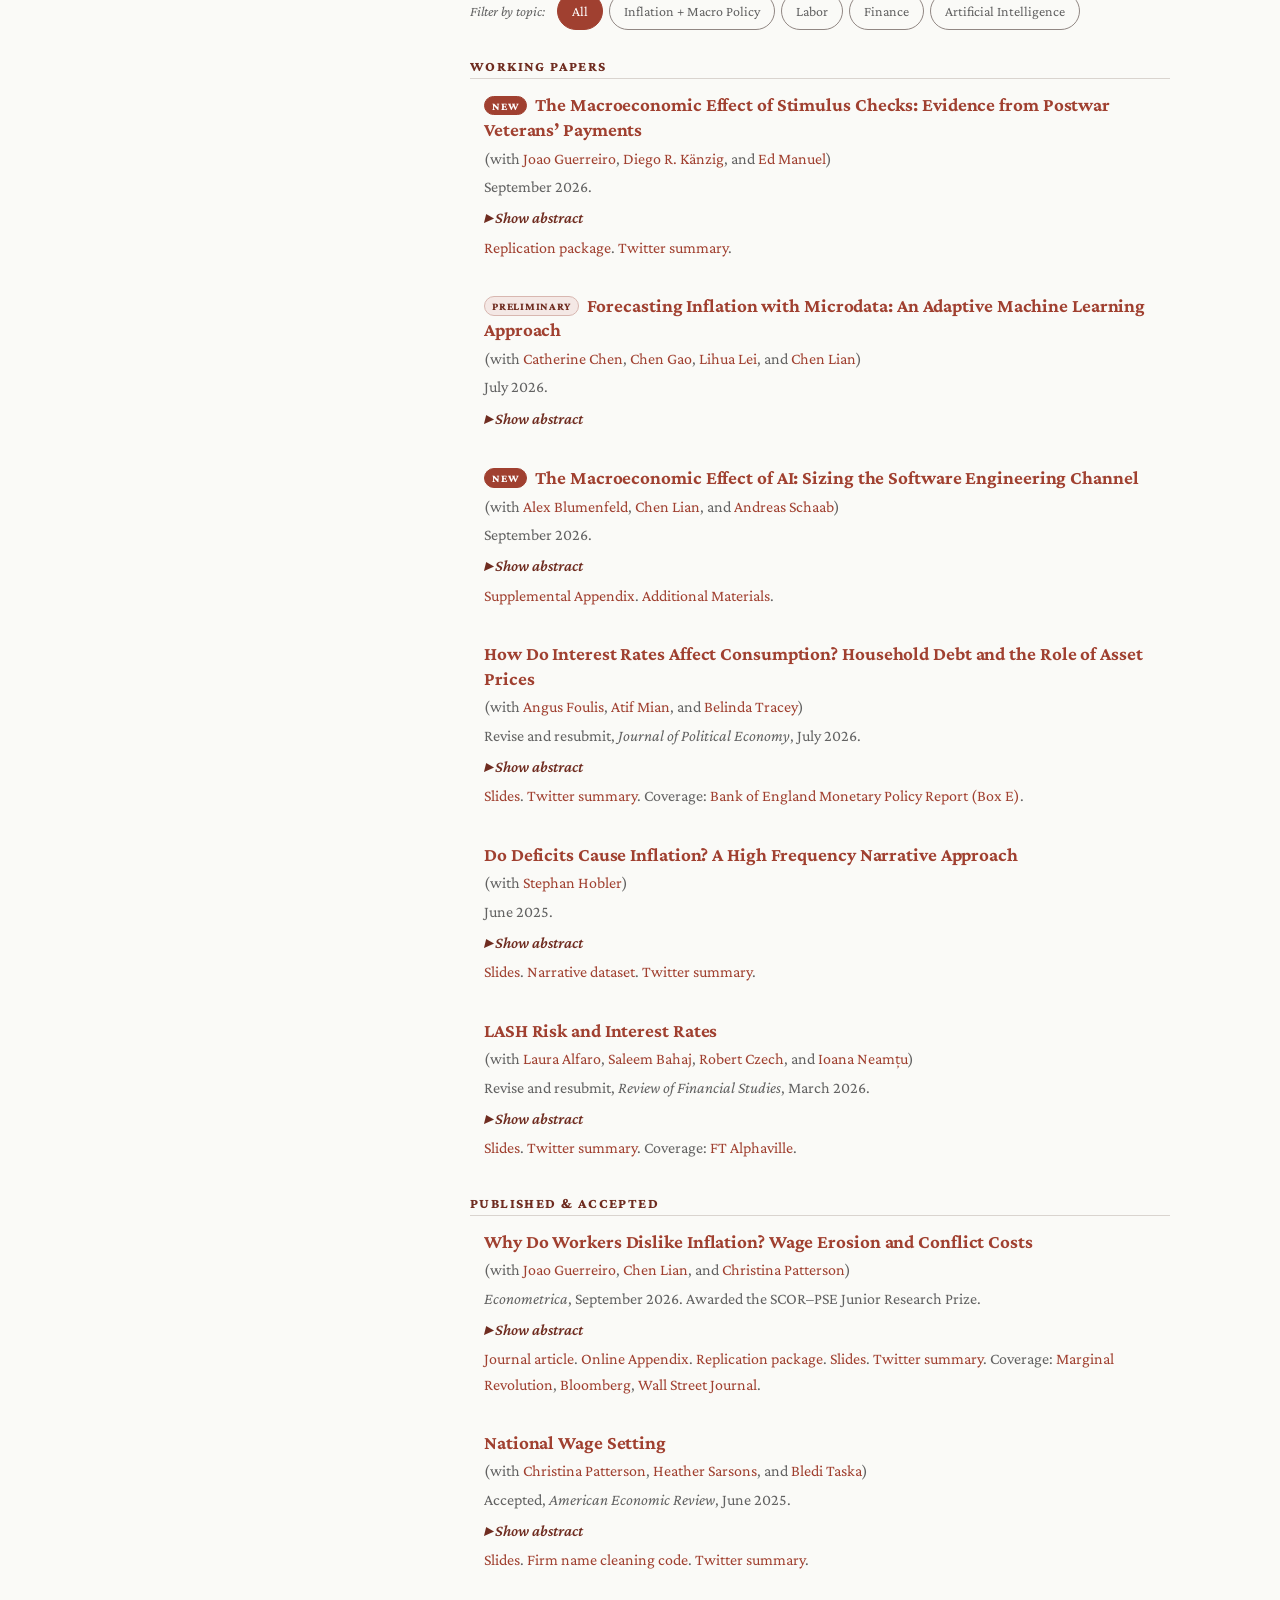
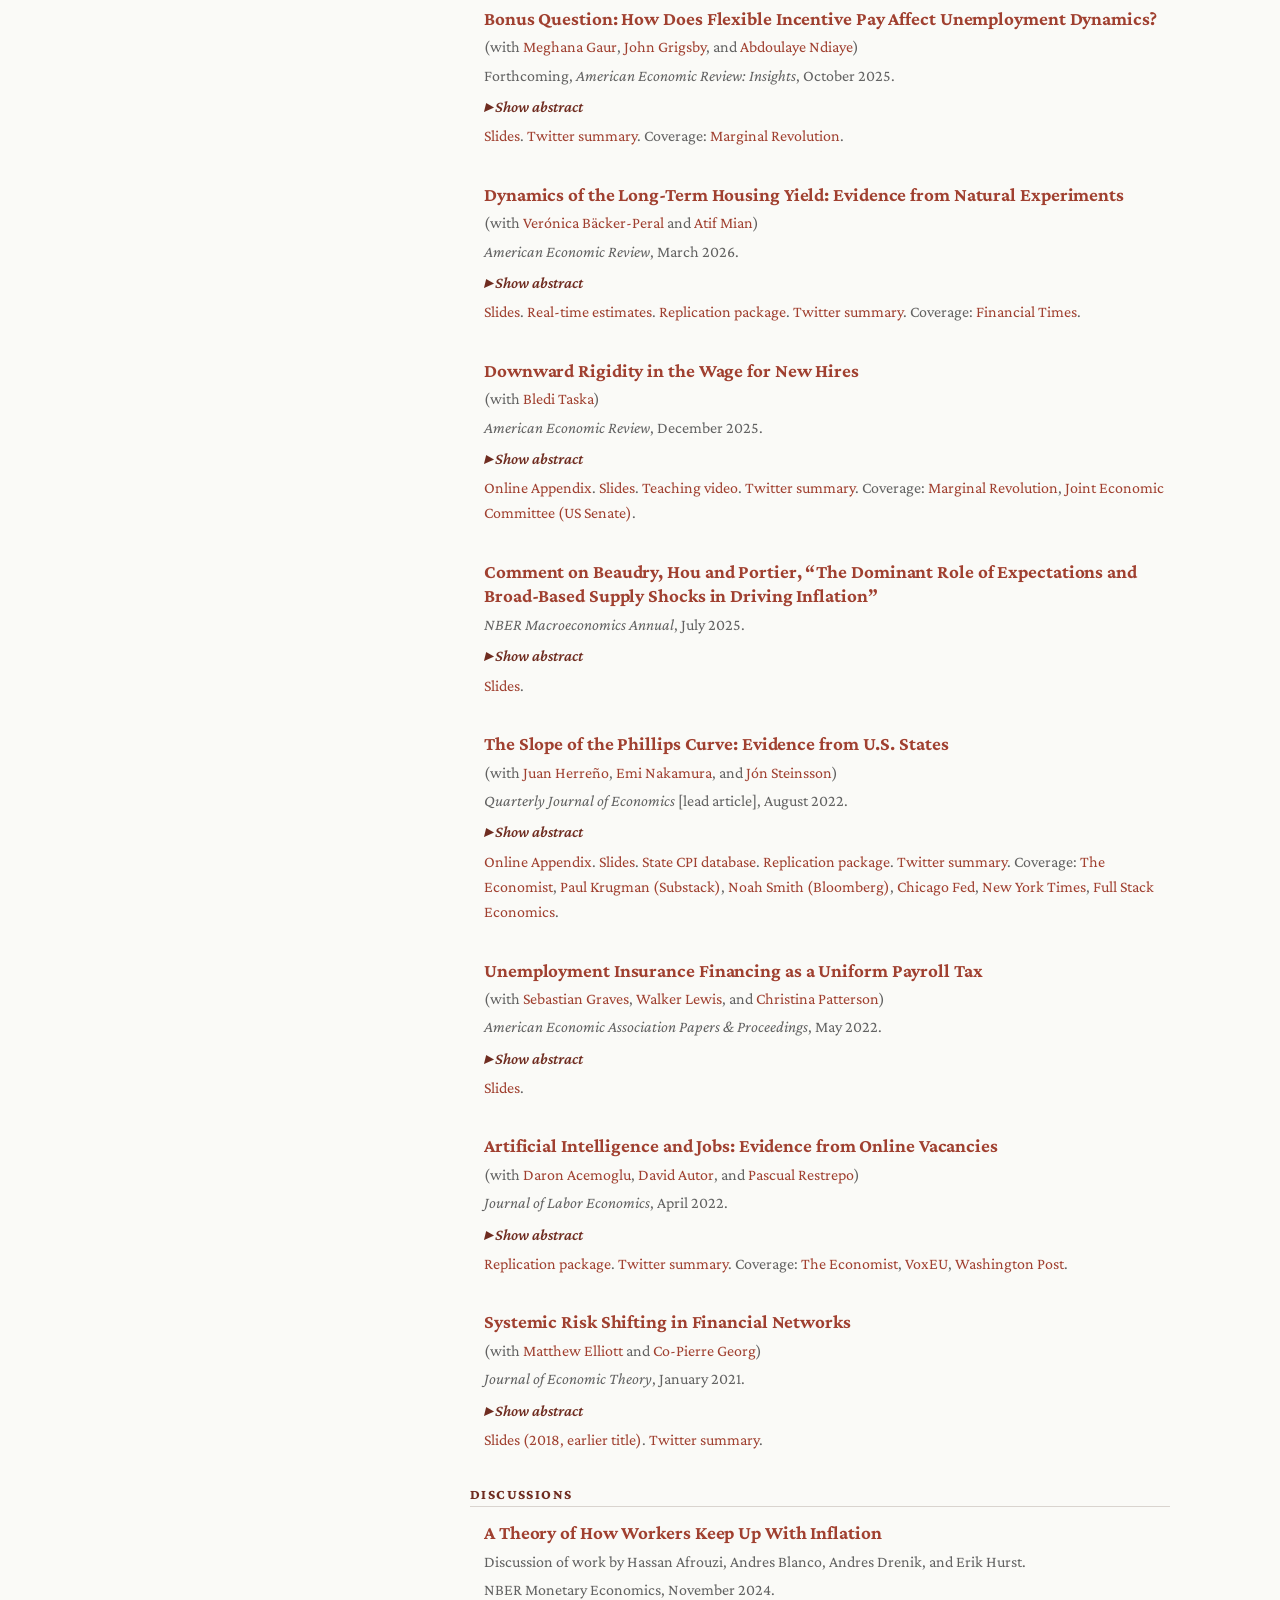
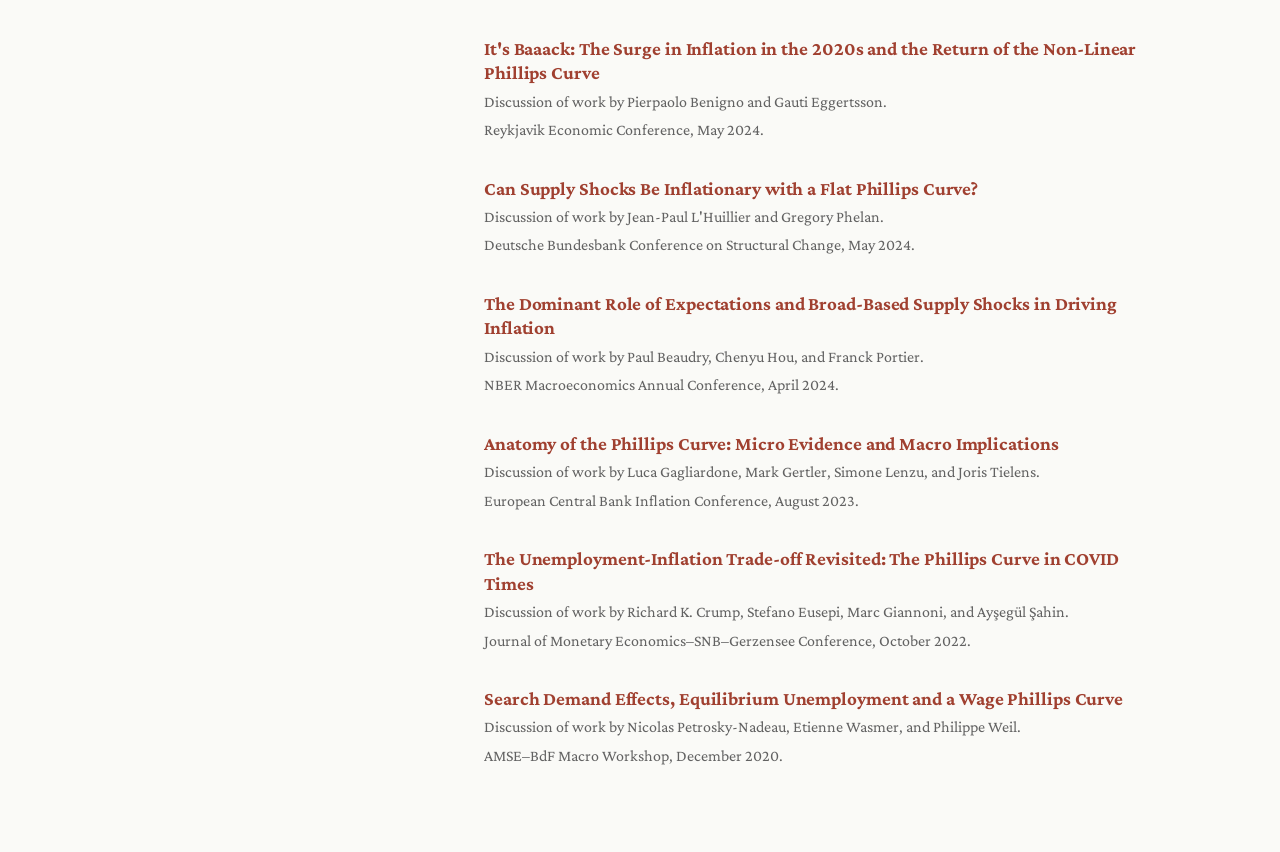
==== commit f6b42a83: "Update news and macro policy filter" ====
--- a/index.html
+++ b/index.html
@@ -108,7 +108,6 @@
 <div class="news-group">
 <span class="news-body">We posted a new draft, <a href="https://www.jhazell.co.uk/papers/Transfers.pdf" target="_blank" rel="noopener">&ldquo;The Macroeconomic Effect of Stimulus Checks: Evidence from Postwar Veterans&rsquo; Payments&rdquo;</a> (with <a href="https://jguerreiro.com/" target="_blank" rel="noopener">Joao Guerreiro</a>, <a href="https://www.diegokaenzig.com/" target="_blank" rel="noopener">Diego R. K&auml;nzig</a> and <a href="https://sites.google.com/view/edmanuel/home" target="_blank" rel="noopener">Ed Manuel</a>).</span>
 <span class="news-body">We also posted a preliminary draft of <a href="https://www.jhazell.co.uk/papers/Inflation_Forecasting.pdf" target="_blank" rel="noopener">&ldquo;Forecasting Inflation with Microdata: An Adaptive Machine Learning Approach&rdquo;</a> (with <a href="https://icme.stanford.edu/people/catherine-chen" target="_blank" rel="noopener">Catherine Chen</a>, <a href="https://sites.google.com/view/chen-gao/home" target="_blank" rel="noopener">Chen Gao</a>, <a href="https://lihualei71.github.io/" target="_blank" rel="noopener">Lihua Lei</a> and <a href="https://sites.google.com/view/chenlian/home" target="_blank" rel="noopener">Chen Lian</a>).</span>
-<span class="news-body">Finally, we posted a preliminary draft of <a href="https://www.jhazell.co.uk/papers/AI_Software.pdf" target="_blank" rel="noopener">&ldquo;The Macroeconomic Effect of AI: Sizing the Software Engineering Channel&rdquo;</a> (with <a href="https://alexblumenfeld.com/" target="_blank" rel="noopener">Alex Blumenfeld</a>, <a href="https://sites.google.com/view/chenlian/home" target="_blank" rel="noopener">Chen Lian</a> and <a href="https://andreasschaab.com/" target="_blank" rel="noopener">Andreas Schaab</a>).</span>
 </div>
 </li>
 <li>
@@ -123,12 +122,6 @@
 <span class="news-body">Our paper <a href="./papers/LASH_Risk.pdf" target="_blank" rel="noopener">LASH Risk and Interest Rates</a> (with <a href="https://www.hbs.edu/faculty/Pages/profile.aspx?facId=6629" target="_blank" rel="noopener">Laura Alfaro</a>, <a href="https://sites.google.com/site/saleembahaj/home" target="_blank" rel="noopener">Saleem Bahaj</a>, <a href="https://sites.google.com/view/robertczech/research" target="_blank" rel="noopener">Robert Czech</a> and <a href="https://www.ioananeamtu.com/" target="_blank" rel="noopener">Ioana Neam&#539;u</a>) received a revise and resubmit at the <em>Review of Financial Studies</em>.</span>
 </div>
 </li>
-<li>
-<span class="news-date">April 2026</span>
-<div class="news-group">
-<span class="news-body">Our paper <a href="./papers/Bonus_Question.pdf" target="_blank" rel="noopener">Bonus Question: How Does Flexible Incentive Pay Affect Unemployment Dynamics?</a> (with <a href="https://www.linkedin.com/in/meghanagaur" target="_blank" rel="noopener">Meghana Gaur</a>, <a href="https://sites.google.com/view/john-grigsby/home" target="_blank" rel="noopener">John Grigsby</a> and <a href="https://www.abdoulayendiaye.com/" target="_blank" rel="noopener">Abdoulaye Ndiaye</a>) is forthcoming at <em>American Economic Review: Insights</em>.</span>
-</div>
-</li>
 </ul>
 
 <hr>
@@ -143,7 +136,7 @@
 <div class="paper-filter">
 <span class="filter-label">Filter by topic:</span>
 <button class="filter-chip active" data-filter="all" onclick="filterPapers('all')">All</button>
-<button class="filter-chip" data-filter="inflation" onclick="filterPapers('inflation')">Inflation</button>
+<button class="filter-chip" data-filter="inflation" onclick="filterPapers('inflation')">Inflation + Macro Policy</button>
 <button class="filter-chip" data-filter="labor" onclick="filterPapers('labor')">Labor</button>
 <button class="filter-chip" data-filter="financial" onclick="filterPapers('financial')">Finance</button>
 <button class="filter-chip" data-filter="ai" onclick="filterPapers('ai')">Artificial Intelligence</button>
@@ -151,7 +144,7 @@
 
 <h3 id="working-papers" class="subhead">Working Papers</h3>
 
-<div class="research-work" data-tags="macro">
+<div class="research-work" data-tags="macro,inflation">
 <h3><span class="paper-status paper-status-new">New</span><a href="./papers/Transfers.pdf" target="_blank" rel="noopener">The Macroeconomic Effect of Stimulus Checks: Evidence from Postwar Veterans&rsquo; Payments</a></h3>
 <p class="work-muted">(with <a href="https://jguerreiro.com/" target="_blank" rel="noopener">Joao Guerreiro</a>, <a href="https://www.diegokaenzig.com/" target="_blank" rel="noopener">Diego R. K&auml;nzig</a>, and <a href="https://sites.google.com/view/edmanuel/home" target="_blank" rel="noopener">Ed Manuel</a>)</p>
 <p class="work-muted">September 2026.</p>
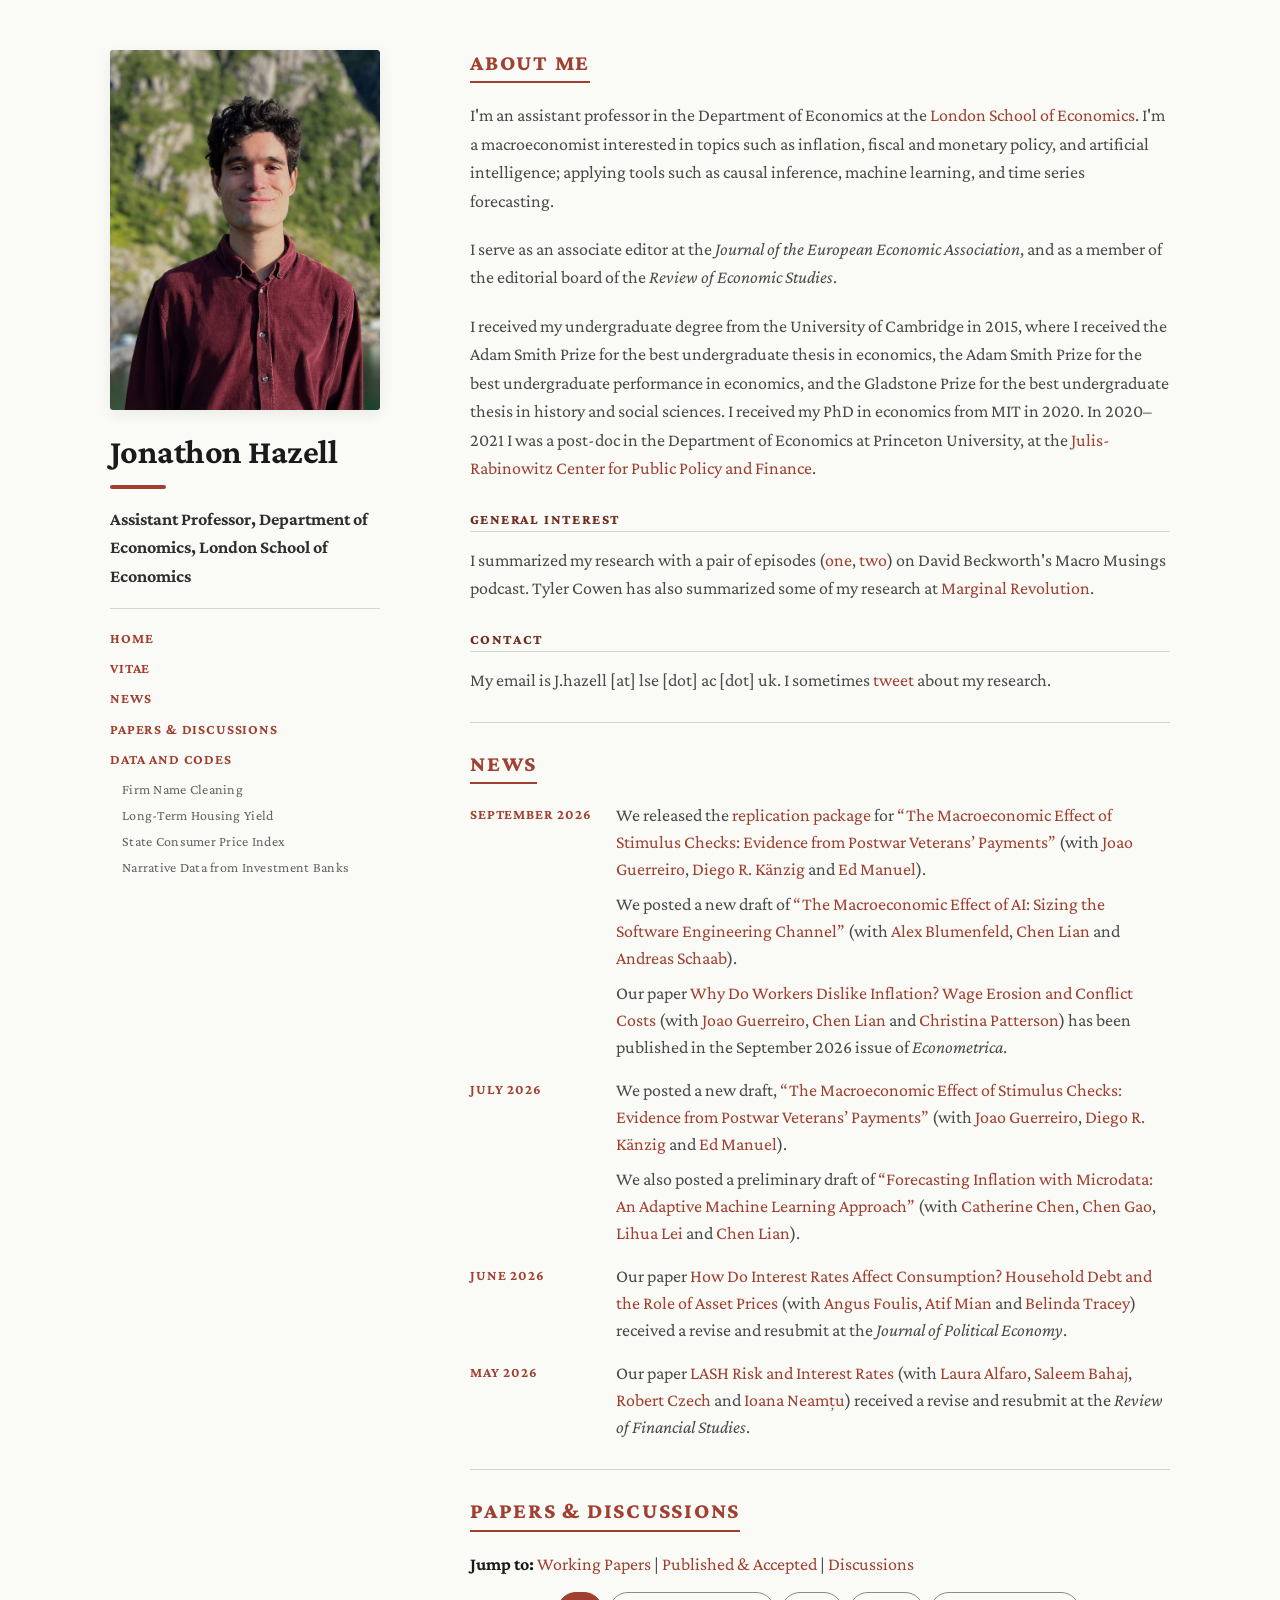
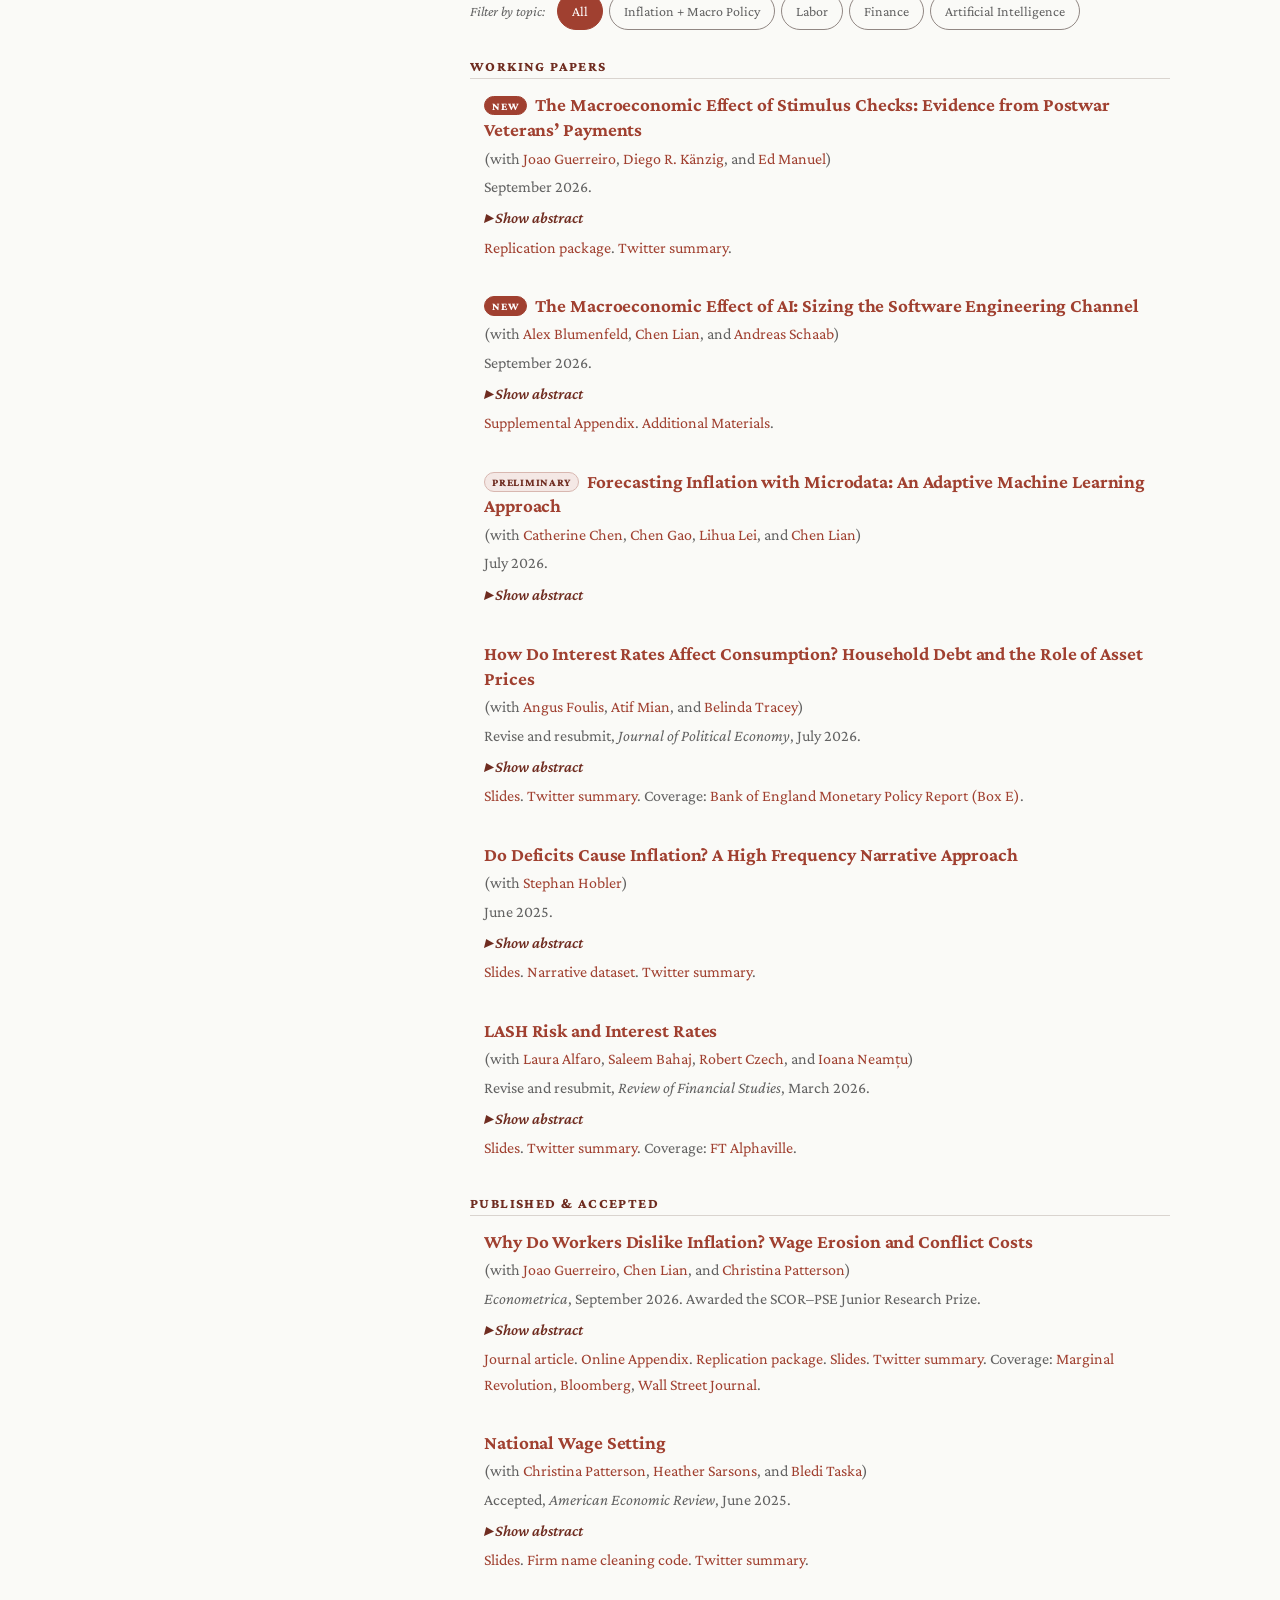
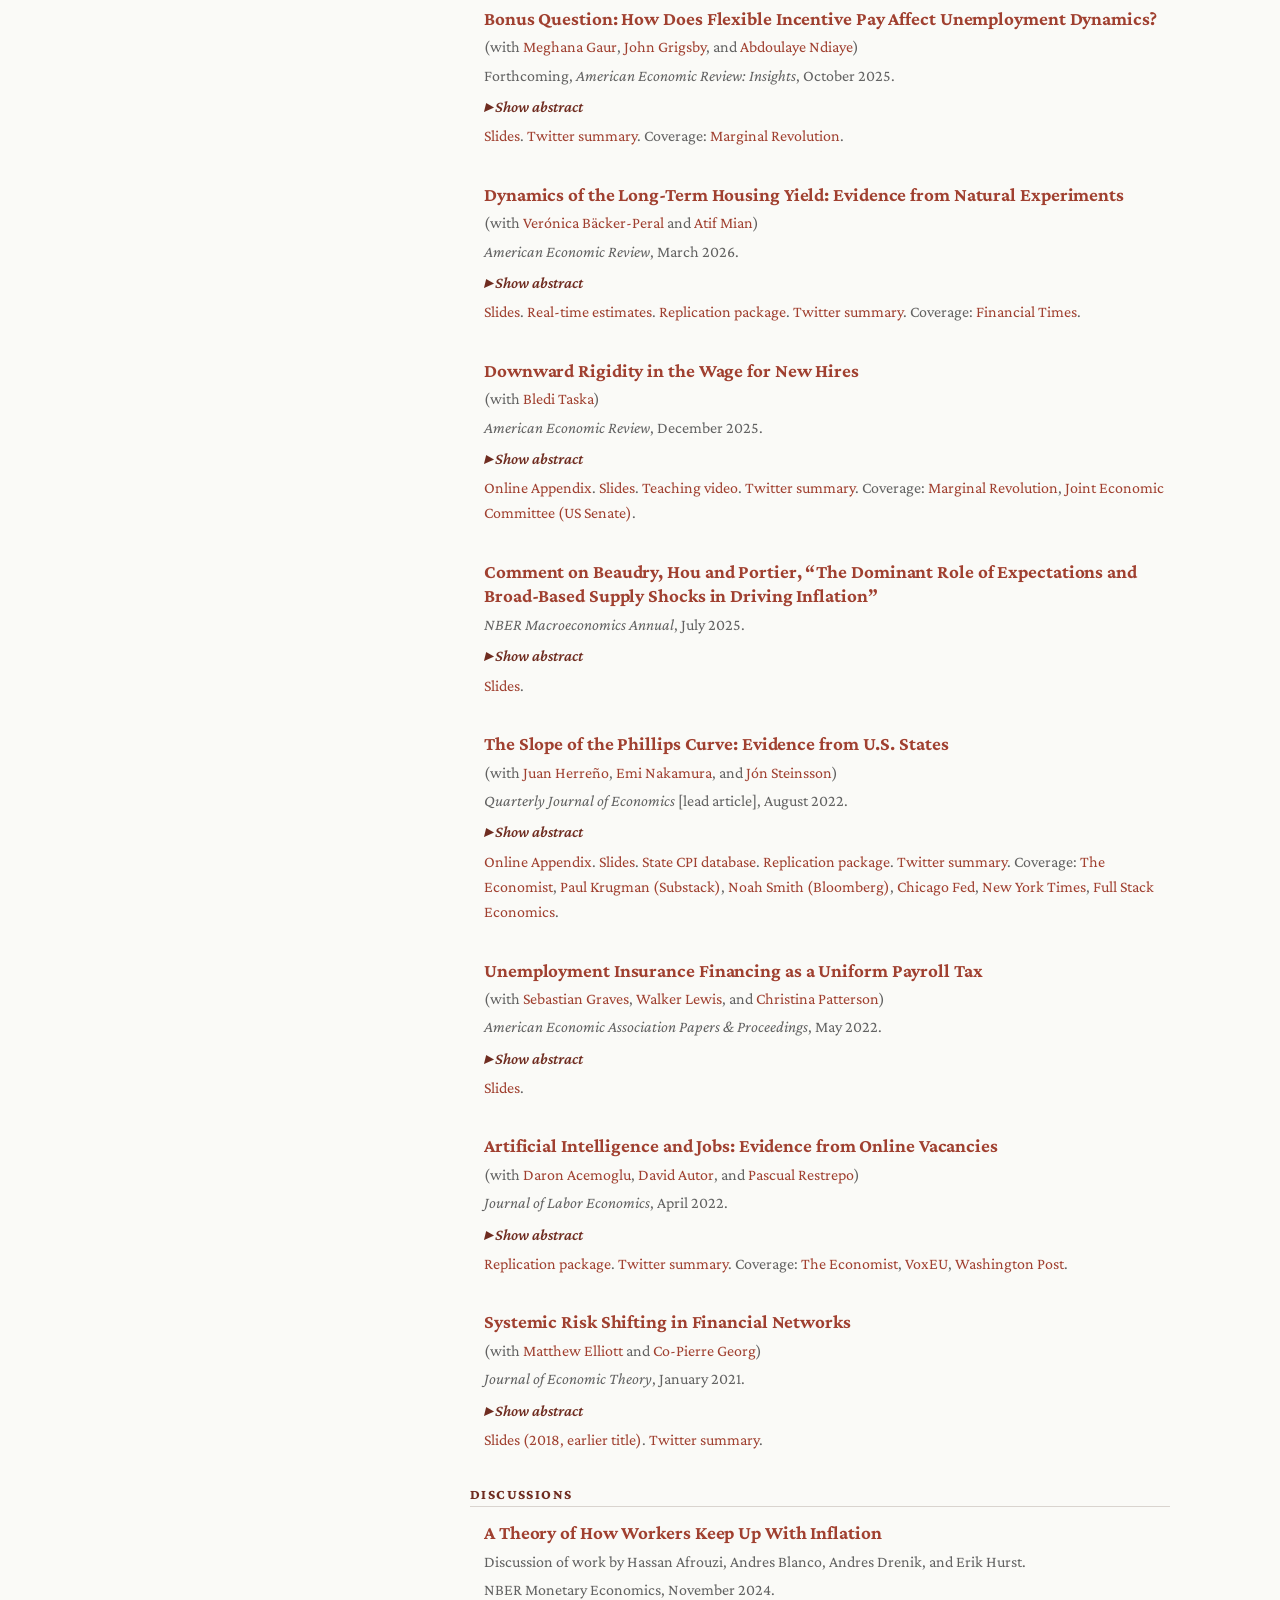
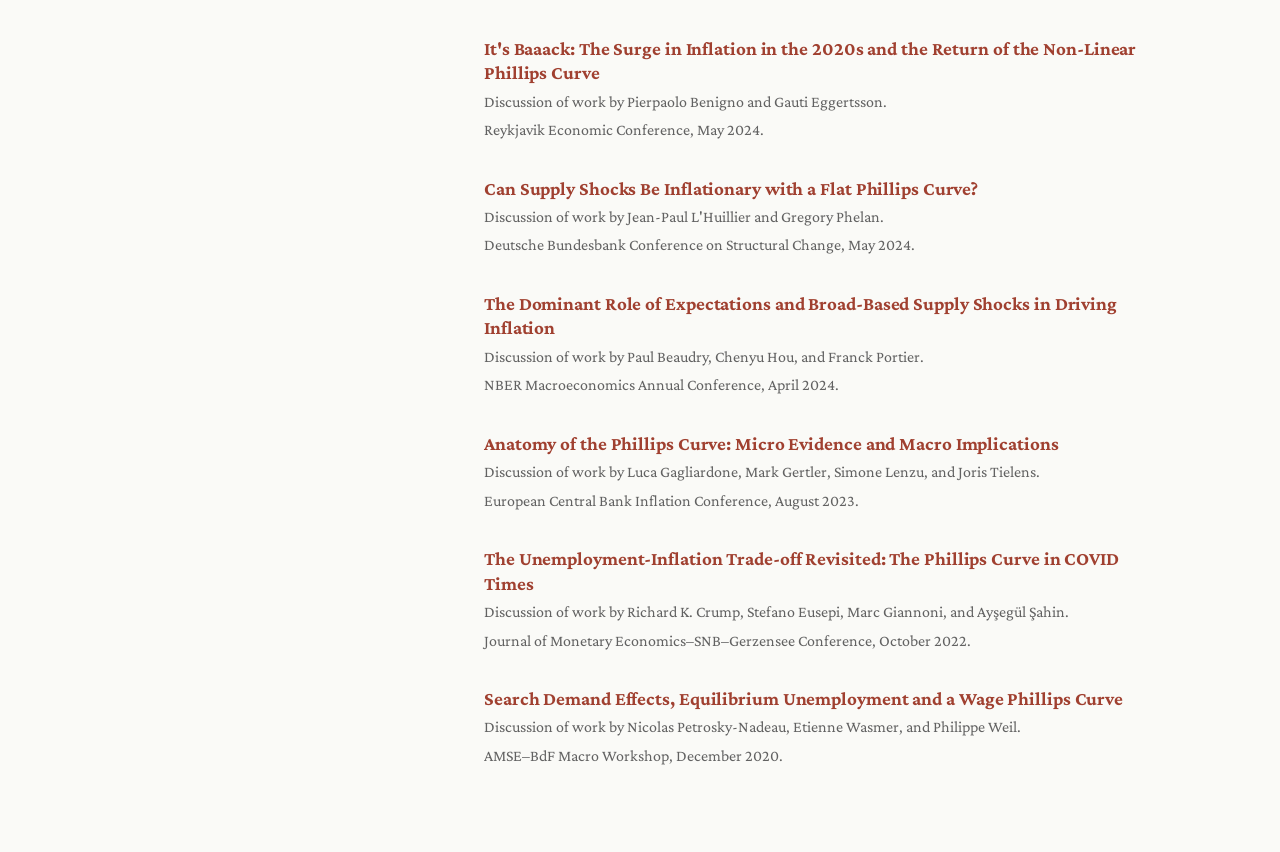
==== commit 917193c8: "Reorder working papers" ====
--- a/index.html
+++ b/index.html
@@ -152,13 +152,6 @@
 <p class="work-muted"><a href="https://github.com/dkaenzig/stimulus_checks" target="_blank" rel="noopener">Replication package</a>. <a href="https://x.com/JADHazell/status/2056672100048347250" target="_blank" rel="noopener">Twitter summary</a>.</p>
 </div>
 
-<div class="research-work" data-tags="inflation">
-<h3><span class="paper-status paper-status-preliminary">Preliminary</span><a href="./papers/Inflation_Forecasting.pdf" target="_blank" rel="noopener">Forecasting Inflation with Microdata: An Adaptive Machine Learning Approach</a></h3>
-<p class="work-muted">(with <a href="https://icme.stanford.edu/people/catherine-chen" target="_blank" rel="noopener">Catherine Chen</a>, <a href="https://sites.google.com/view/chen-gao/home" target="_blank" rel="noopener">Chen Gao</a>, <a href="https://lihualei71.github.io/" target="_blank" rel="noopener">Lihua Lei</a>, and <a href="https://sites.google.com/view/chenlian/home" target="_blank" rel="noopener">Chen Lian</a>)</p>
-<p class="work-muted">July 2026.</p>
-<p class="work-abstract"><a class="abstract-link" href="javascript:flipAbstract(15)"><span id="cue-15">&#9656; Show abstract</span></a><span class="abstract-body" id="abstract-15" data-open="0" style="display:none">Does microeconomic heterogeneity help to forecast aggregate inflation in a non-stationary environment? We develop a scan test for whether one forecast outperforms another, over an interval with unknown starting point and duration. To exploit any occasional forecasting power that the scan test detects, we design an adaptive machine learning pipeline. We encode the distribution of price changes into a high-dimensional vector, which we combine with a gradient boosted trees algorithm. We then combine this micro forecast with other benchmark forecasts, using an adaptive algorithm that makes use of the micro forecast only when it performs well. We apply the pipeline to UK microdata, with four main results. First, the micro forecast outperforms a univariate benchmark, but only in the volatile period after 2020. Second, the scan test detects periods of micro outperformance, so the micro forecast enters the combined forecast. Third, the combined forecast performs comparably to the univariate benchmark before 2020 and better at every horizon after 2020. Fourth, the value of microdata for the combined forecast materializes after 2020. We conclude that microdata are valuable for forecasting aggregate inflation, but only after large shocks.</span></p>
-</div>
-
 <div class="research-work" data-tags="ai,macro">
 <h3><span class="paper-status paper-status-new">New</span><a href="./papers/AI_Software.pdf" target="_blank" rel="noopener">The Macroeconomic Effect of AI: Sizing the Software Engineering Channel</a></h3>
 <p class="work-muted">(with <a href="https://alexblumenfeld.com/" target="_blank" rel="noopener">Alex Blumenfeld</a>, <a href="https://sites.google.com/view/chenlian/home" target="_blank" rel="noopener">Chen Lian</a>, and <a href="https://andreasschaab.com/" target="_blank" rel="noopener">Andreas Schaab</a>)</p>
@@ -167,6 +160,13 @@
 <p class="work-muted"><a href="./papers/AI_Software_Supplement.pdf" target="_blank" rel="noopener">Supplemental Appendix</a>. <a href="./papers/AI_Software_Additional_Materials.pdf" target="_blank" rel="noopener">Additional Materials</a>.</p>
 </div>
 
+<div class="research-work" data-tags="inflation">
+<h3><span class="paper-status paper-status-preliminary">Preliminary</span><a href="./papers/Inflation_Forecasting.pdf" target="_blank" rel="noopener">Forecasting Inflation with Microdata: An Adaptive Machine Learning Approach</a></h3>
+<p class="work-muted">(with <a href="https://icme.stanford.edu/people/catherine-chen" target="_blank" rel="noopener">Catherine Chen</a>, <a href="https://sites.google.com/view/chen-gao/home" target="_blank" rel="noopener">Chen Gao</a>, <a href="https://lihualei71.github.io/" target="_blank" rel="noopener">Lihua Lei</a>, and <a href="https://sites.google.com/view/chenlian/home" target="_blank" rel="noopener">Chen Lian</a>)</p>
+<p class="work-muted">July 2026.</p>
+<p class="work-abstract"><a class="abstract-link" href="javascript:flipAbstract(15)"><span id="cue-15">&#9656; Show abstract</span></a><span class="abstract-body" id="abstract-15" data-open="0" style="display:none">Does microeconomic heterogeneity help to forecast aggregate inflation in a non-stationary environment? We develop a scan test for whether one forecast outperforms another, over an interval with unknown starting point and duration. To exploit any occasional forecasting power that the scan test detects, we design an adaptive machine learning pipeline. We encode the distribution of price changes into a high-dimensional vector, which we combine with a gradient boosted trees algorithm. We then combine this micro forecast with other benchmark forecasts, using an adaptive algorithm that makes use of the micro forecast only when it performs well. We apply the pipeline to UK microdata, with four main results. First, the micro forecast outperforms a univariate benchmark, but only in the volatile period after 2020. Second, the scan test detects periods of micro outperformance, so the micro forecast enters the combined forecast. Third, the combined forecast performs comparably to the univariate benchmark before 2020 and better at every horizon after 2020. Fourth, the value of microdata for the combined forecast materializes after 2020. We conclude that microdata are valuable for forecasting aggregate inflation, but only after large shocks.</span></p>
+</div>
+
 <div class="research-work" data-tags="macro,financial">
 <h3><a href="./papers/Household_Debt_Asset_Prices.pdf" target="_blank" rel="noopener">How Do Interest Rates Affect Consumption? Household Debt and the Role of Asset Prices</a></h3>
 <p class="work-muted">(with <a href="https://sites.google.com/site/angusfoulis/home" target="_blank" rel="noopener">Angus Foulis</a>, <a href="https://atif.scholar.princeton.edu/" target="_blank" rel="noopener">Atif Mian</a>, and <a href="https://www.bankofengland.co.uk/research/researchers/belinda-tracey" target="_blank" rel="noopener">Belinda Tracey</a>)</p>
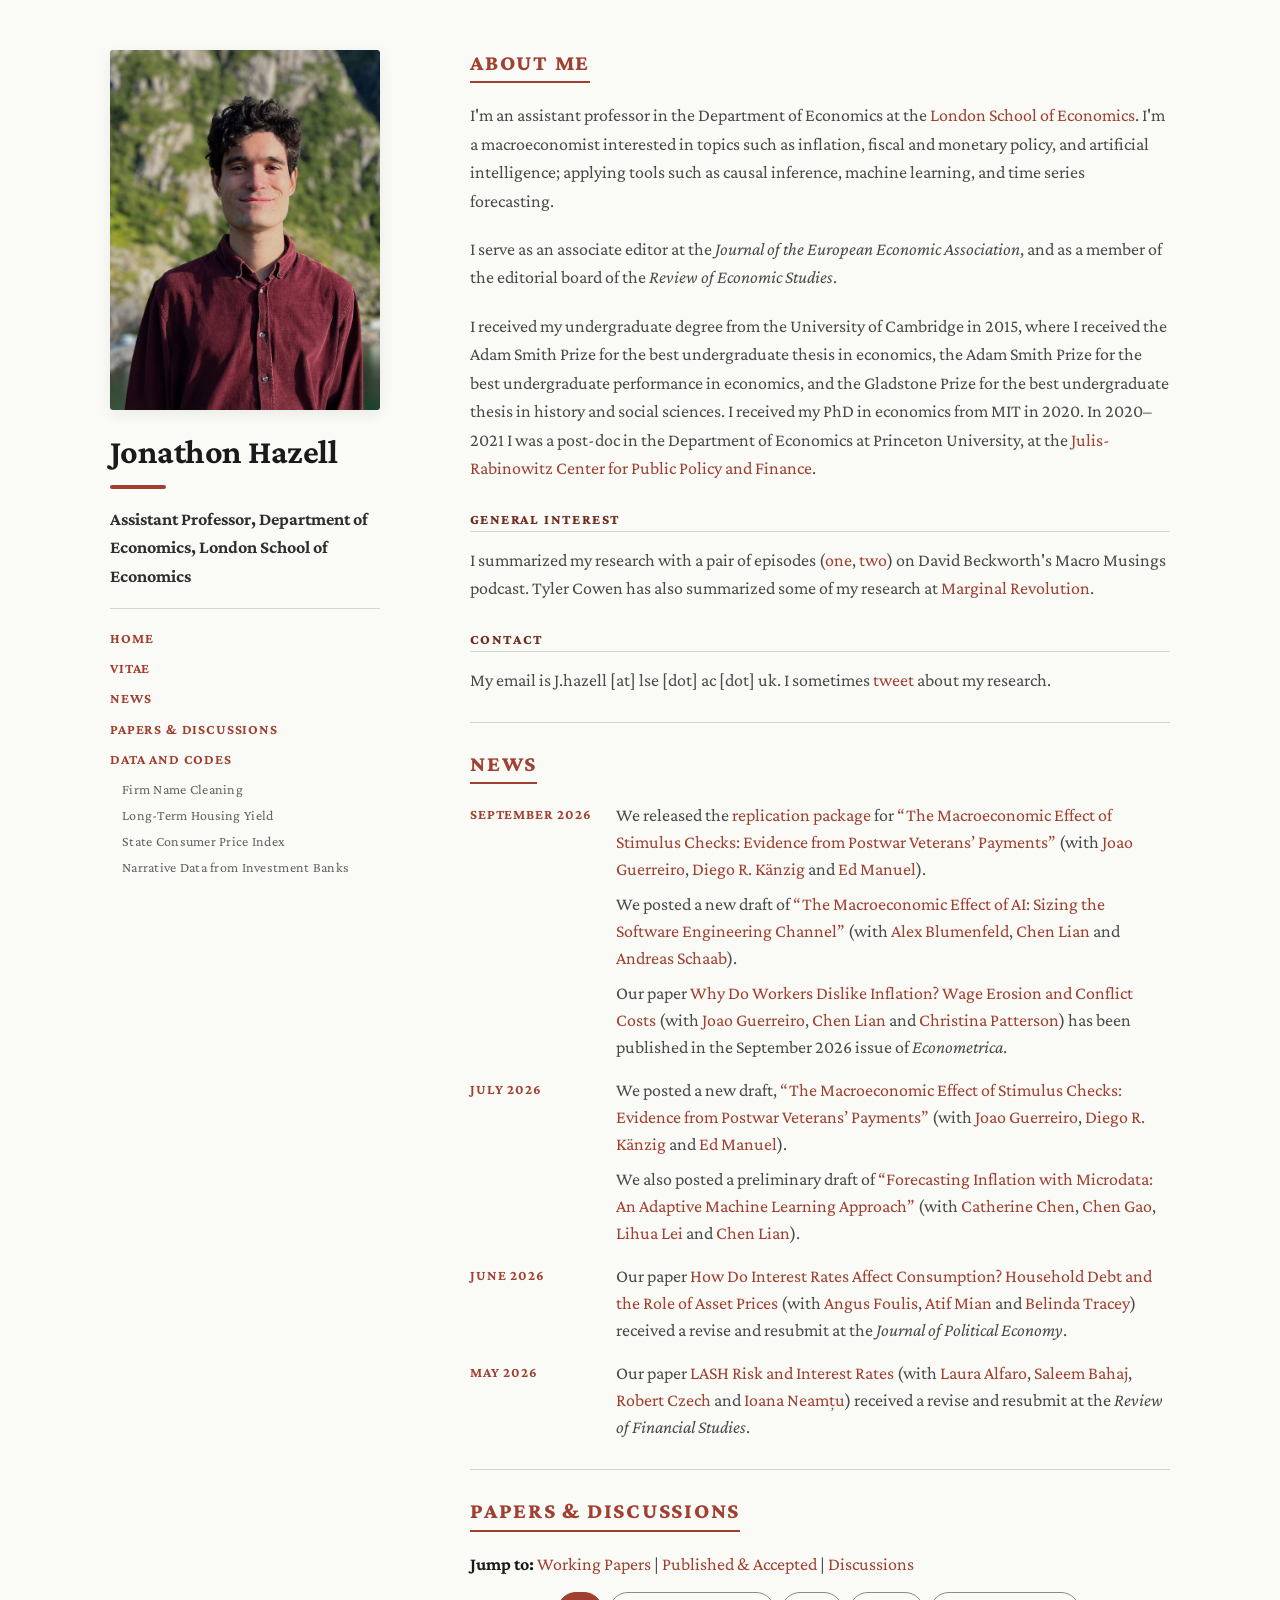
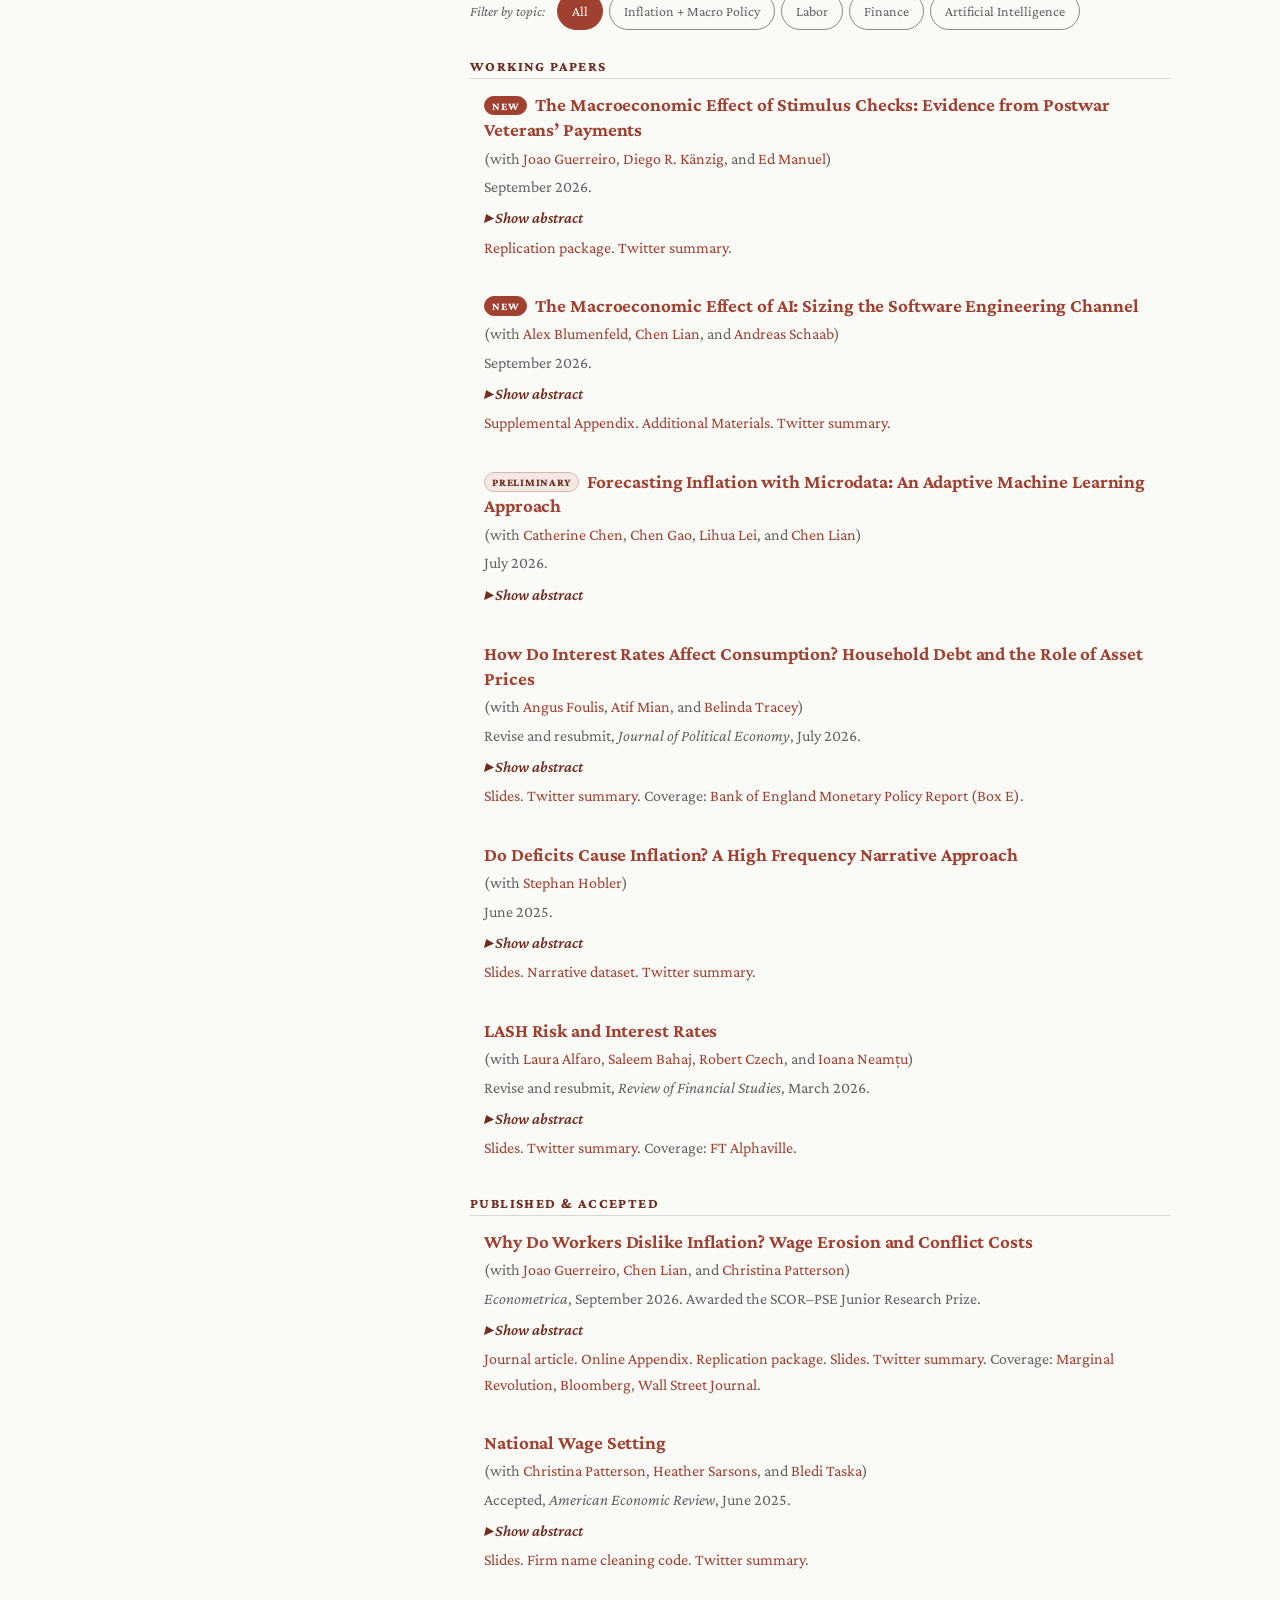
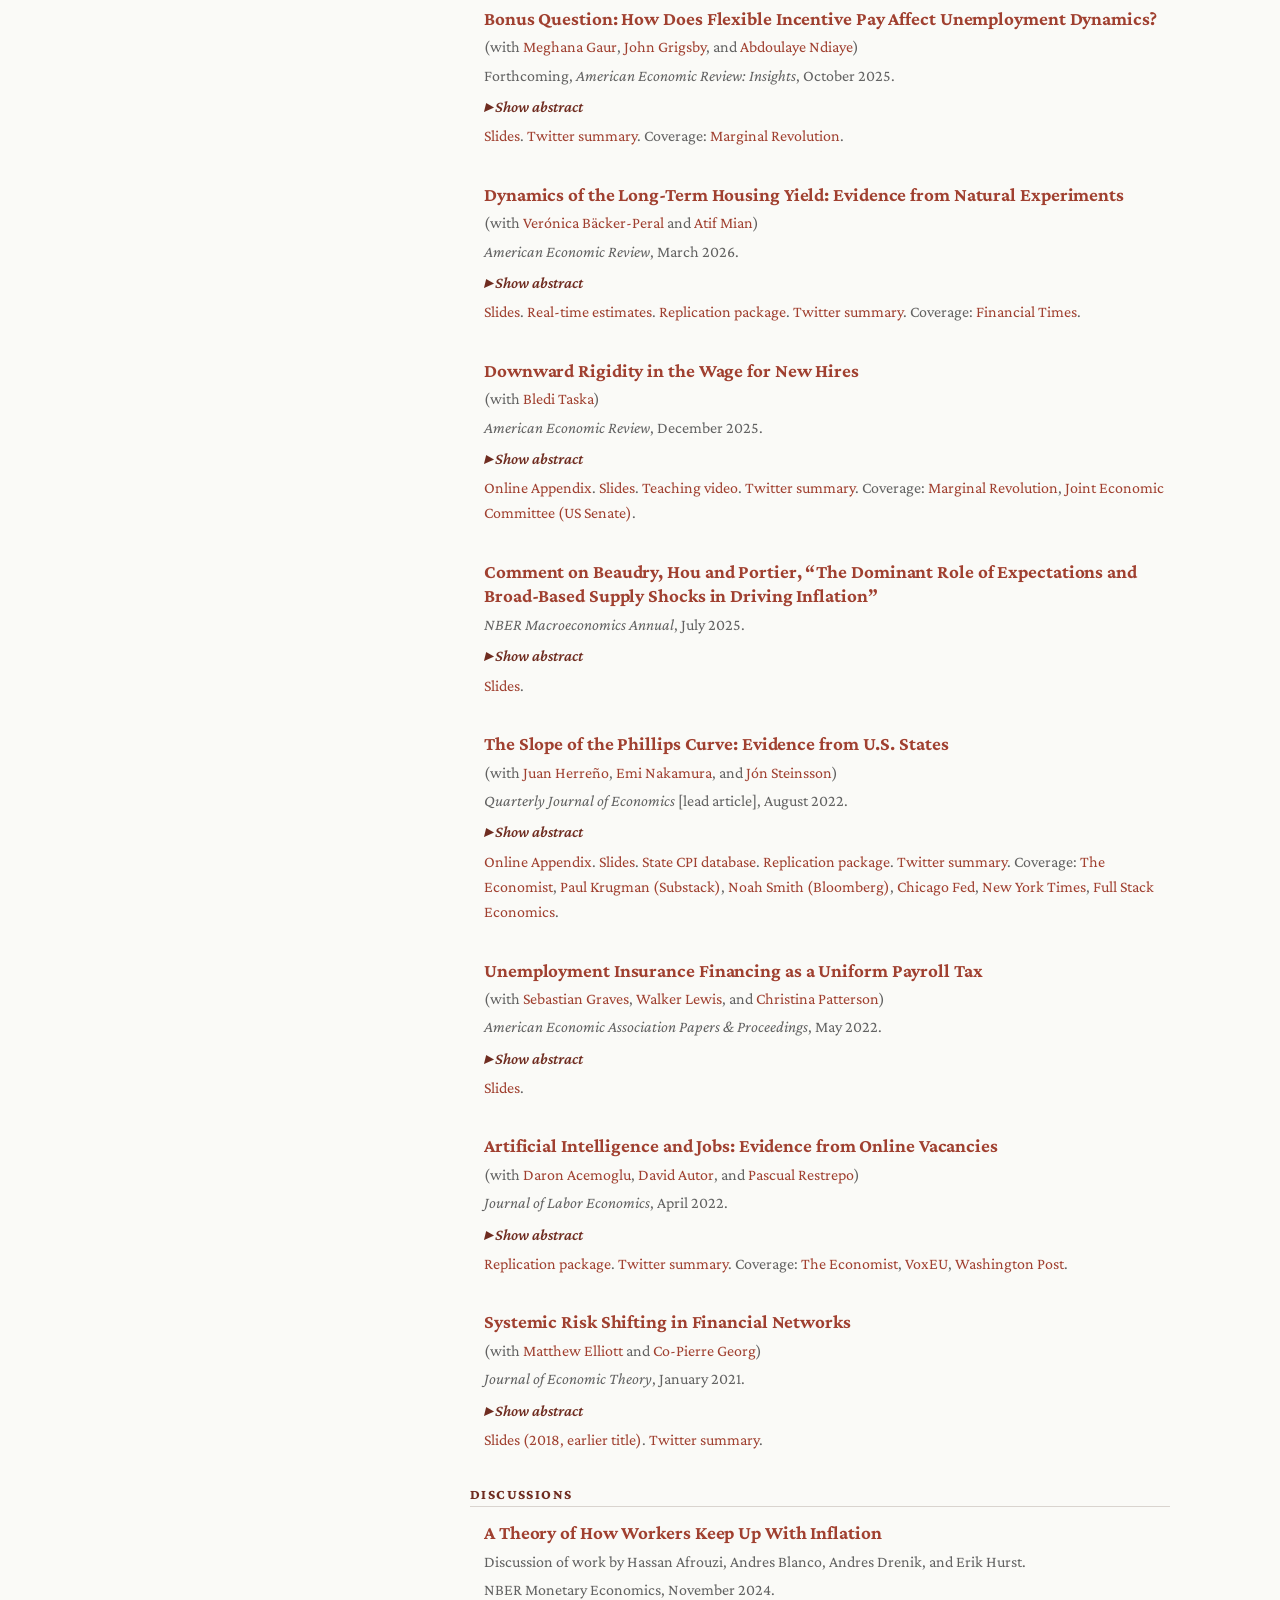
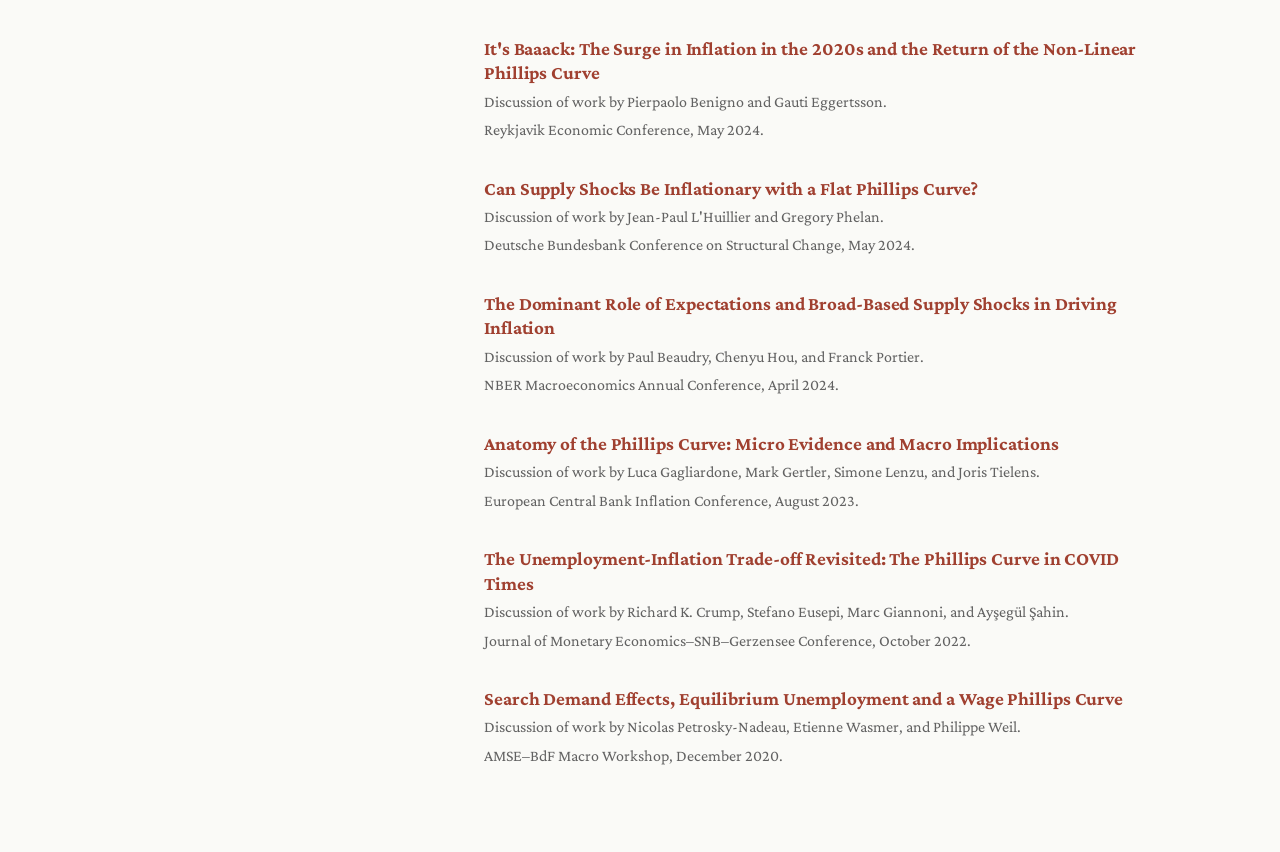
==== commit 2389be33: "Add AI software Twitter thread" ====
--- a/index.html
+++ b/index.html
@@ -149,7 +149,7 @@
 <p class="work-muted">(with <a href="https://jguerreiro.com/" target="_blank" rel="noopener">Joao Guerreiro</a>, <a href="https://www.diegokaenzig.com/" target="_blank" rel="noopener">Diego R. K&auml;nzig</a>, and <a href="https://sites.google.com/view/edmanuel/home" target="_blank" rel="noopener">Ed Manuel</a>)</p>
 <p class="work-muted">September 2026.</p>
 <p class="work-abstract"><a class="abstract-link" href="javascript:flipAbstract(14)"><span id="cue-14">&#9656; Show abstract</span></a><span class="abstract-body" id="abstract-14" data-open="0" style="display:none">Do stimulus checks&mdash;one-off, deficit-financed lump-sum payments to households&mdash;boost the economy? We study a natural experiment: payments to U.S. veterans after World War II that mimic stimulus checks but were plausibly exogenous to the economy. These payments led to a temporary increase in transfers and a persistent, hump-shaped increase in consumption. The transfer multiplier&mdash;the cumulative response of consumption to transfers&mdash;reaches 1 after six months and exceeds 2 after a year. The standard heterogeneous-agent New Keynesian model cannot match the hump-shaped consumption response. A version with imperfect expectations&mdash;with households underreacting on impact but overreacting at longer horizons&mdash;can match our estimates.</span></p>
-<p class="work-muted"><a href="https://github.com/dkaenzig/stimulus_checks" target="_blank" rel="noopener">Replication package</a>. <a href="https://x.com/JADHazell/status/2056672100048347250" target="_blank" rel="noopener">Twitter summary</a>.</p>
+<p class="work-muted"><a href="https://github.com/dkaenzig/stimulus_checks" target="_blank" rel="noopener">Replication package</a>. <a href="https://x.com/JADHazell/status/2076746446263517449" target="_blank" rel="noopener">Twitter summary</a>.</p>
 </div>
 
 <div class="research-work" data-tags="ai,macro">
@@ -157,7 +157,7 @@
 <p class="work-muted">(with <a href="https://alexblumenfeld.com/" target="_blank" rel="noopener">Alex Blumenfeld</a>, <a href="https://sites.google.com/view/chenlian/home" target="_blank" rel="noopener">Chen Lian</a>, and <a href="https://andreasschaab.com/" target="_blank" rel="noopener">Andreas Schaab</a>)</p>
 <p class="work-muted">September 2026.</p>
 <p class="work-abstract"><a class="abstract-link" href="javascript:flipAbstract(16)"><span id="cue-16">&#9656; Show abstract</span></a><span class="abstract-body" id="abstract-16" data-open="0" style="display:none">We measure how artificial intelligence (AI) affects the economy through its impact on software engineering productivity. We use information from financial markets to develop a forward-looking measure that is available in real time. We estimate the sensitivity of each firm&rsquo;s stock return to an AI stock market index, and how this sensitivity depends on the share of firm payroll in software engineering. We use a model to map this cross-sectional relationship into software engineering productivity gains. From November 2022 to December 2025, AI increased the market&rsquo;s expected present value of software engineering productivity by the equivalent of a permanent 32.6% productivity increase. The corresponding effect on the level of GDP is 3.6% in the baseline and 6.5% when higher software engineering productivity also raises R&amp;D productivity. By mid-2026, amid rapid progress in coding agents, the effect of AI on productivity and GDP had more than doubled relative to the end of 2025.</span></p>
-<p class="work-muted"><a href="./papers/AI_Software_Supplement.pdf" target="_blank" rel="noopener">Supplemental Appendix</a>. <a href="./papers/AI_Software_Additional_Materials.pdf" target="_blank" rel="noopener">Additional Materials</a>.</p>
+<p class="work-muted"><a href="./papers/AI_Software_Supplement.pdf" target="_blank" rel="noopener">Supplemental Appendix</a>. <a href="./papers/AI_Software_Additional_Materials.pdf" target="_blank" rel="noopener">Additional Materials</a>. <a href="https://x.com/JADHazell/status/2104967776695996902" target="_blank" rel="noopener">Twitter summary</a>.</p>
 </div>
 
 <div class="research-work" data-tags="inflation">
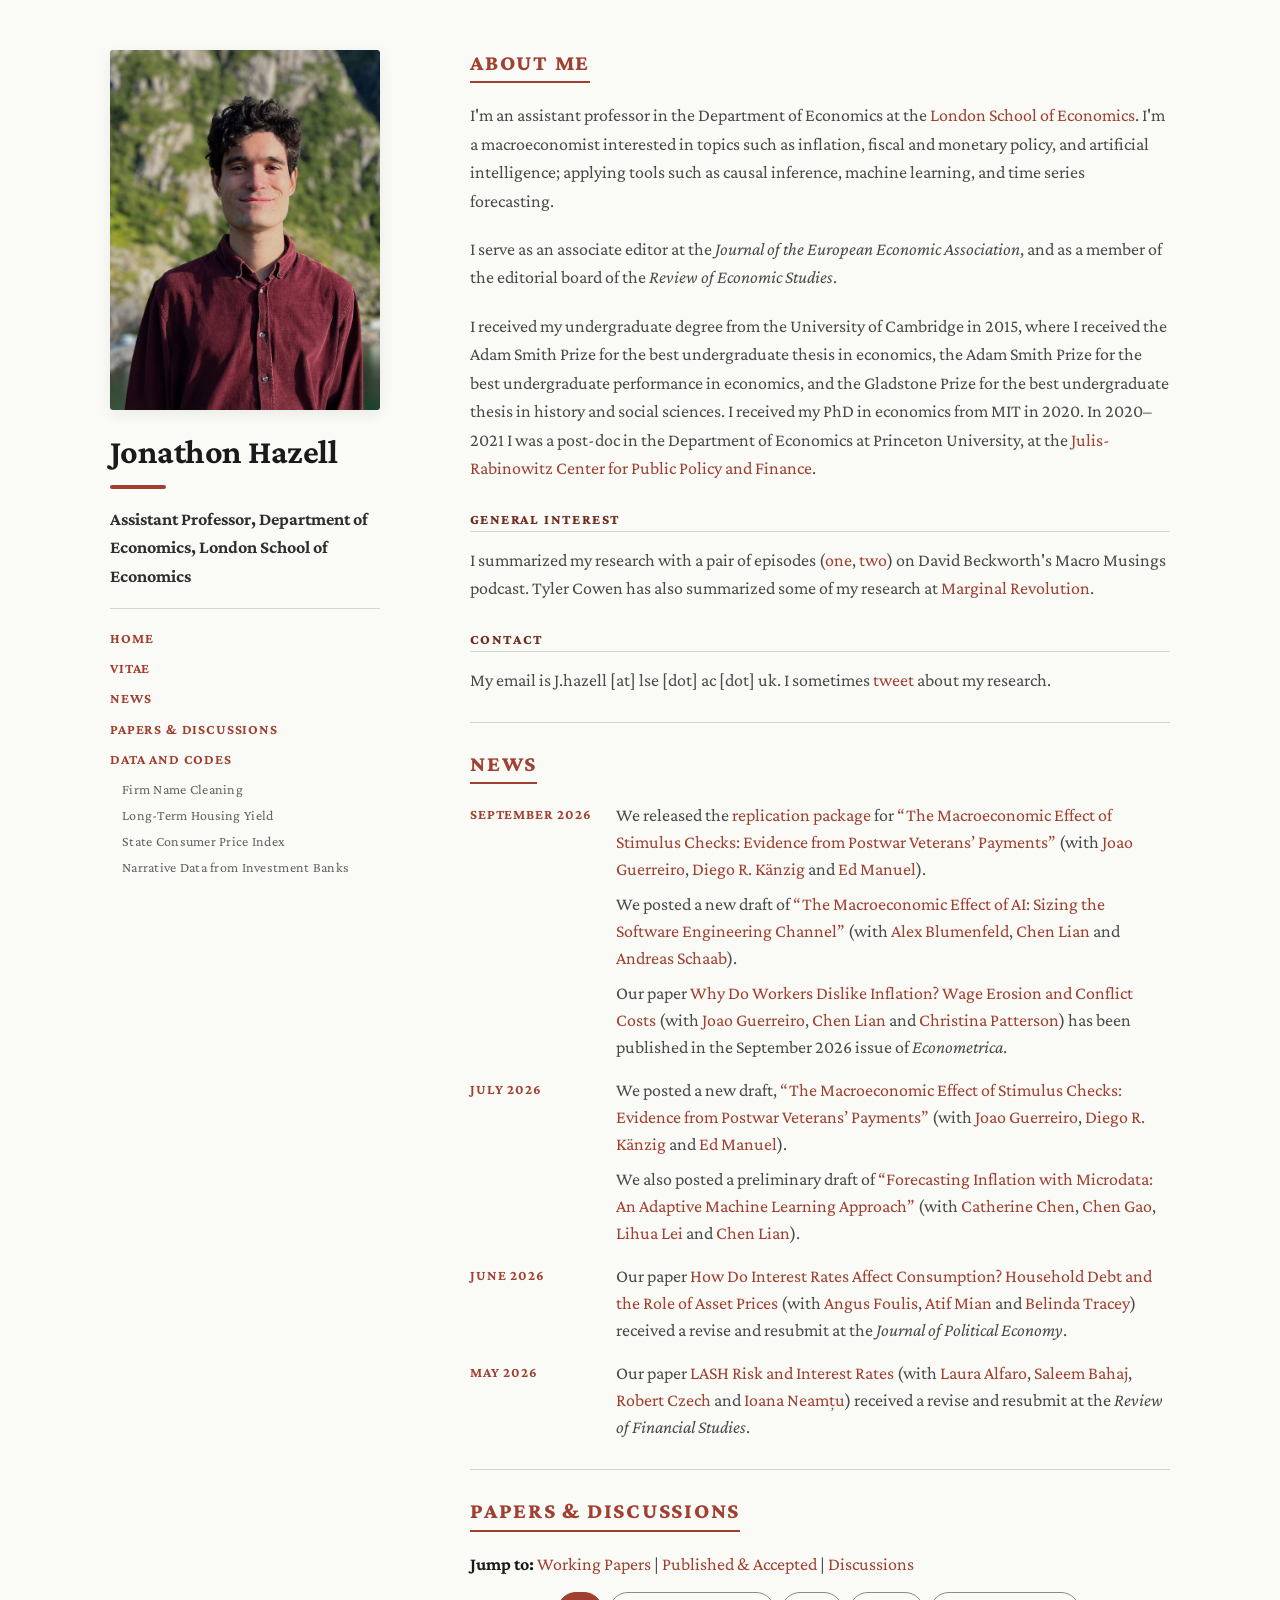
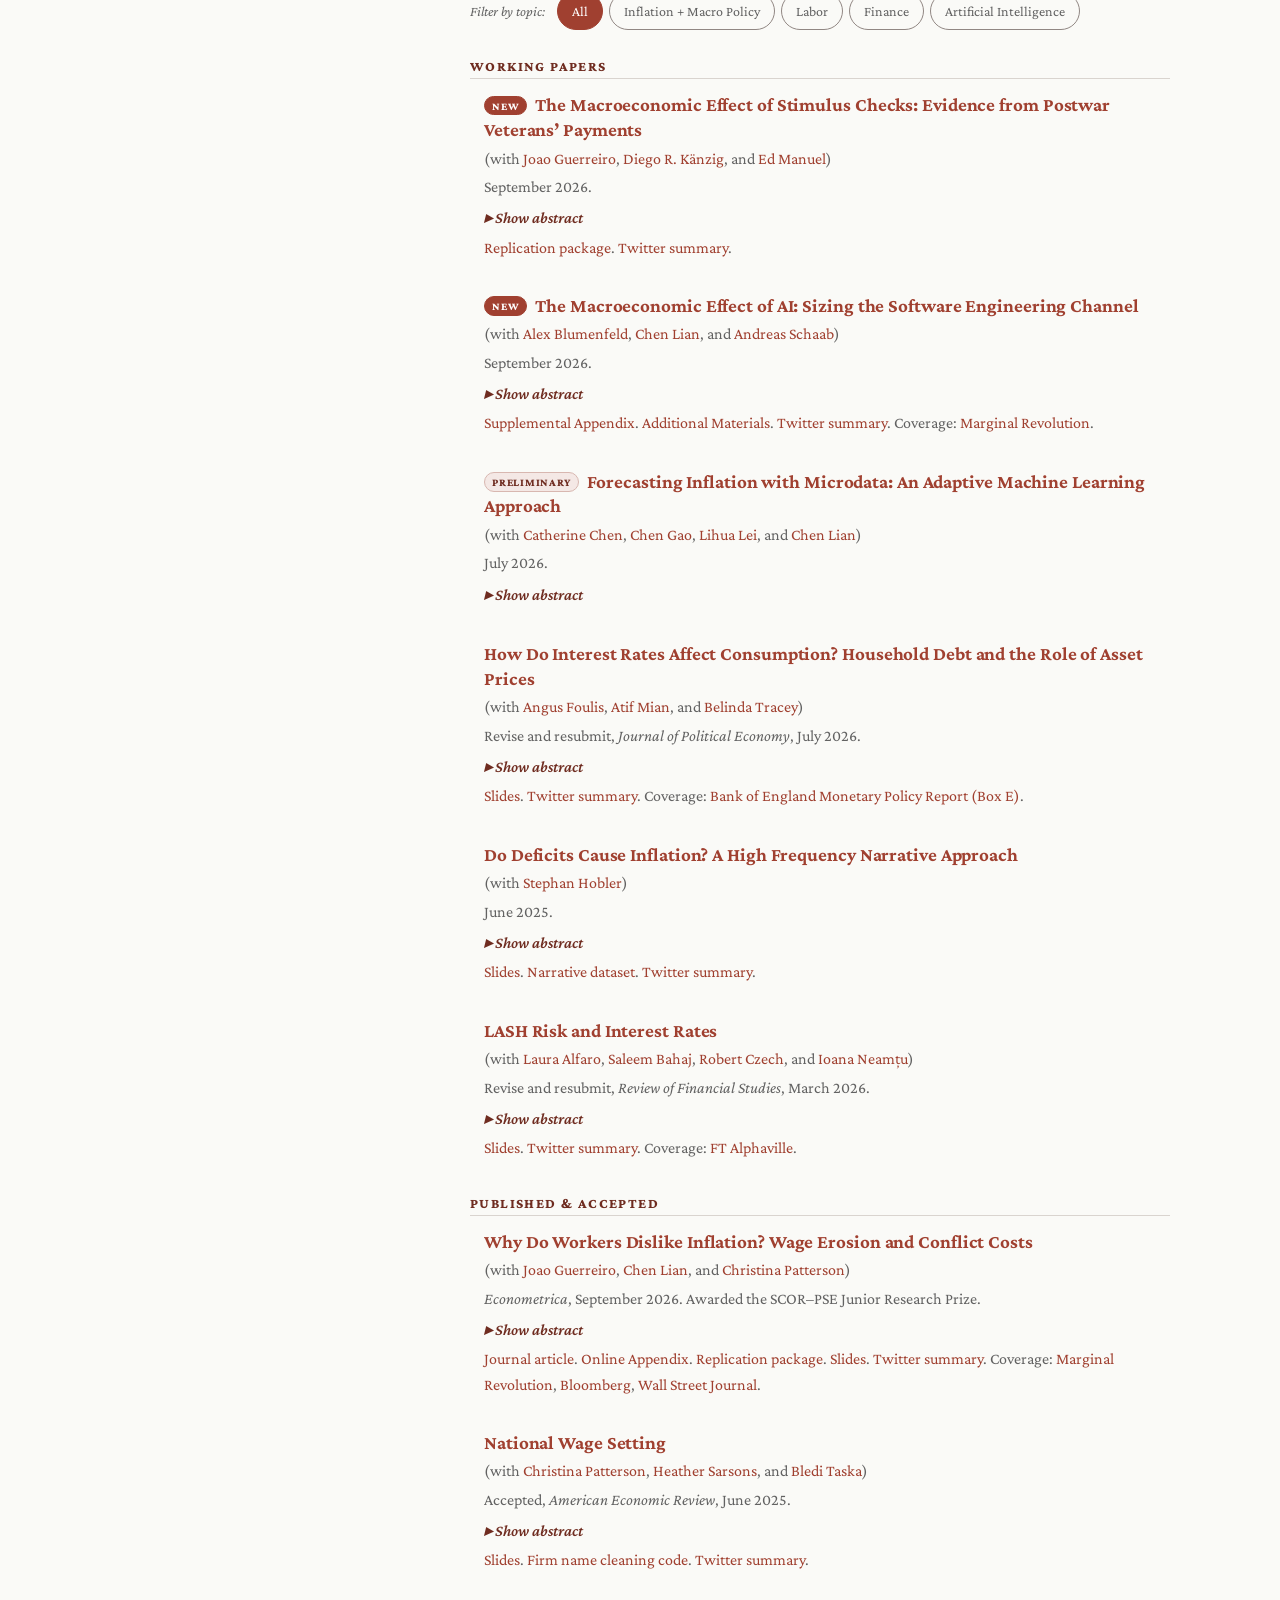
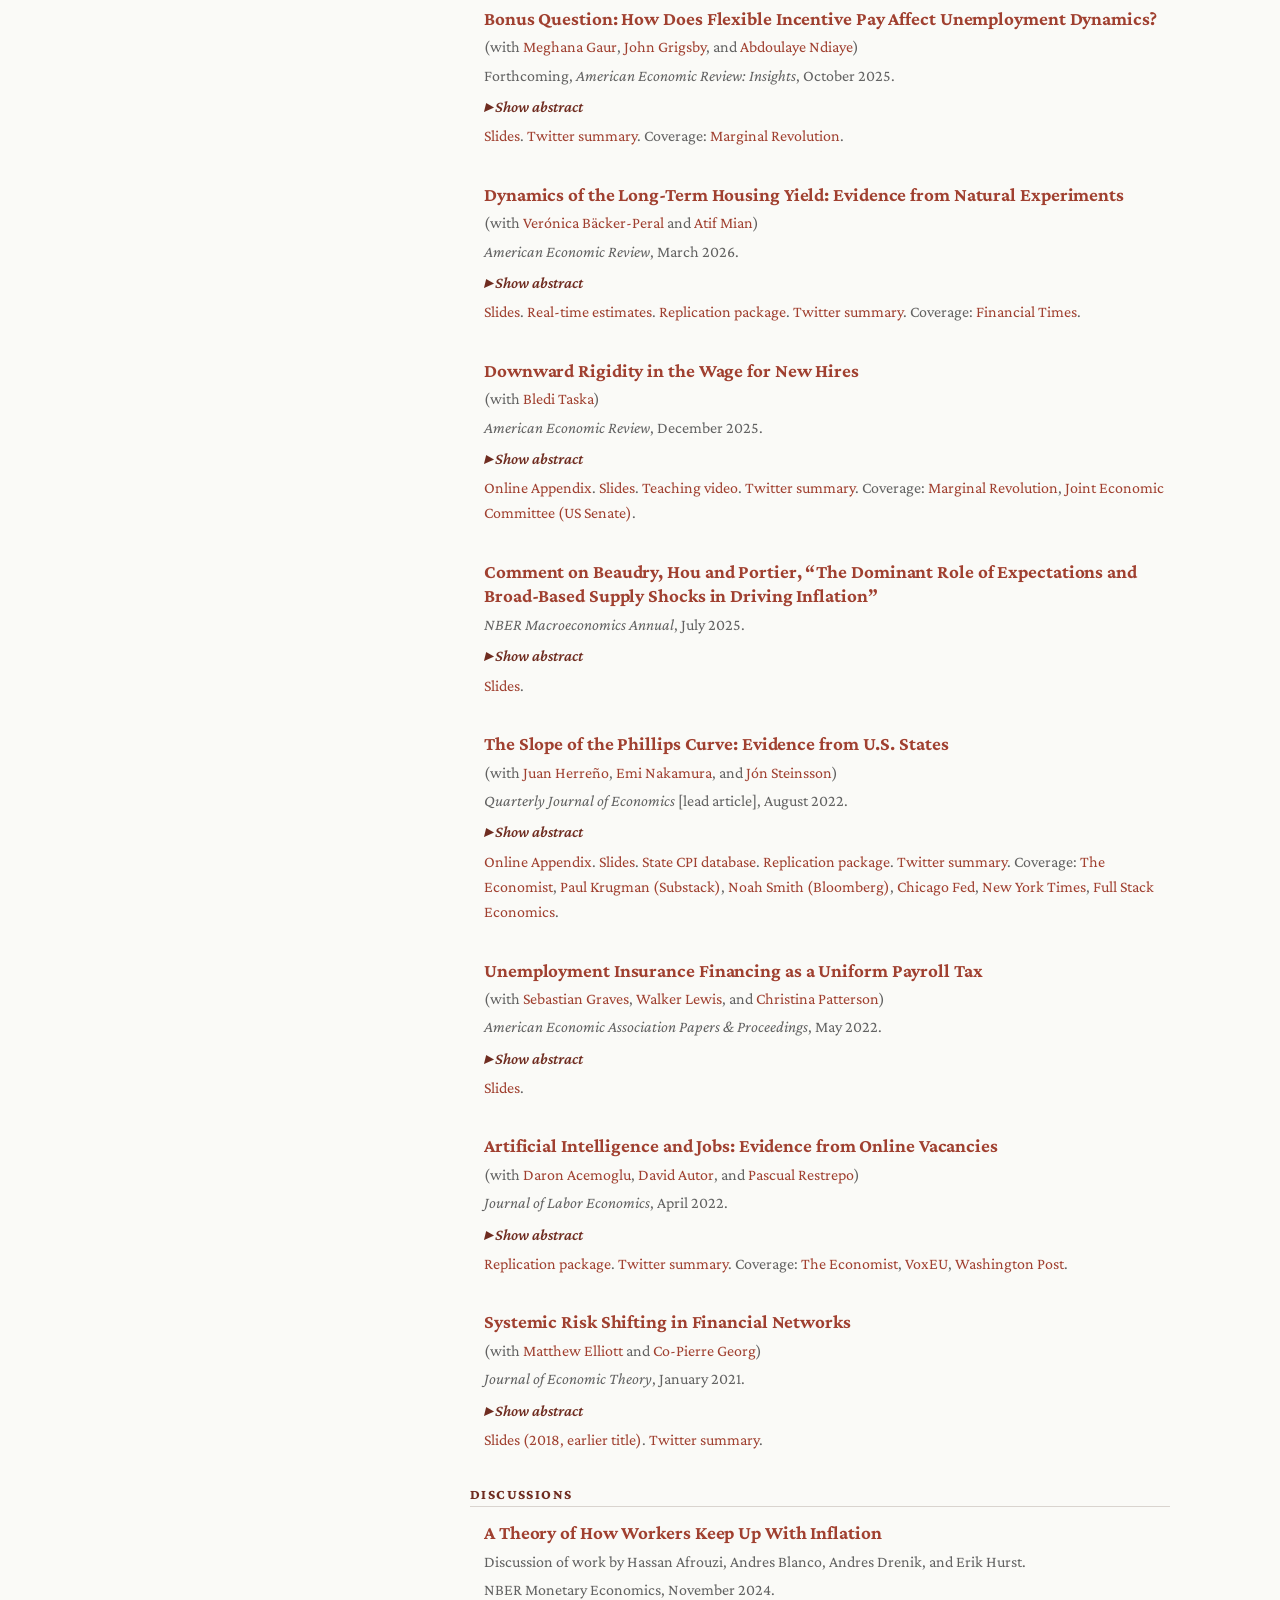
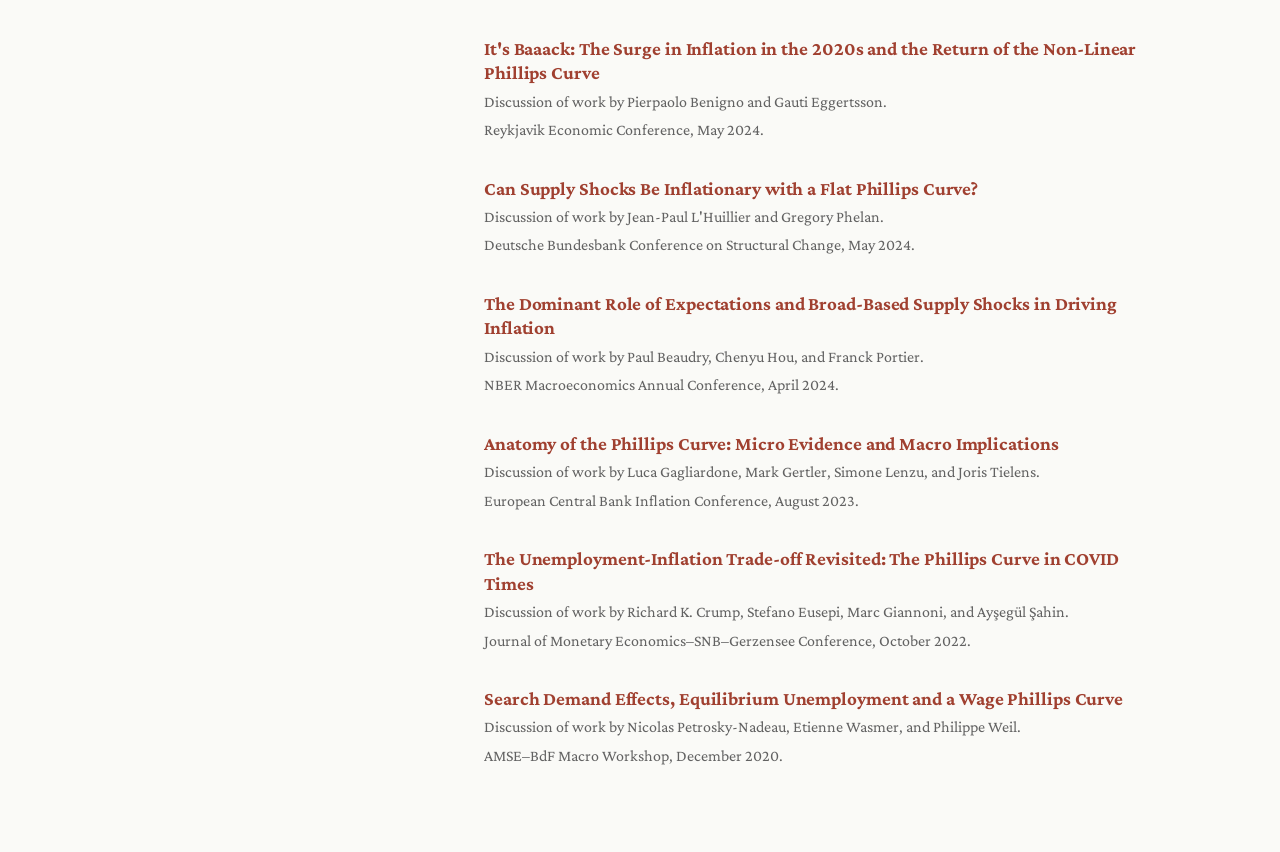
==== commit e881e5fd: "Add AI software coverage link" ====
--- a/index.html
+++ b/index.html
@@ -157,7 +157,7 @@
 <p class="work-muted">(with <a href="https://alexblumenfeld.com/" target="_blank" rel="noopener">Alex Blumenfeld</a>, <a href="https://sites.google.com/view/chenlian/home" target="_blank" rel="noopener">Chen Lian</a>, and <a href="https://andreasschaab.com/" target="_blank" rel="noopener">Andreas Schaab</a>)</p>
 <p class="work-muted">September 2026.</p>
 <p class="work-abstract"><a class="abstract-link" href="javascript:flipAbstract(16)"><span id="cue-16">&#9656; Show abstract</span></a><span class="abstract-body" id="abstract-16" data-open="0" style="display:none">We measure how artificial intelligence (AI) affects the economy through its impact on software engineering productivity. We use information from financial markets to develop a forward-looking measure that is available in real time. We estimate the sensitivity of each firm&rsquo;s stock return to an AI stock market index, and how this sensitivity depends on the share of firm payroll in software engineering. We use a model to map this cross-sectional relationship into software engineering productivity gains. From November 2022 to December 2025, AI increased the market&rsquo;s expected present value of software engineering productivity by the equivalent of a permanent 32.6% productivity increase. The corresponding effect on the level of GDP is 3.6% in the baseline and 6.5% when higher software engineering productivity also raises R&amp;D productivity. By mid-2026, amid rapid progress in coding agents, the effect of AI on productivity and GDP had more than doubled relative to the end of 2025.</span></p>
-<p class="work-muted"><a href="./papers/AI_Software_Supplement.pdf" target="_blank" rel="noopener">Supplemental Appendix</a>. <a href="./papers/AI_Software_Additional_Materials.pdf" target="_blank" rel="noopener">Additional Materials</a>. <a href="https://x.com/JADHazell/status/2104967776695996902" target="_blank" rel="noopener">Twitter summary</a>.</p>
+<p class="work-muted"><a href="./papers/AI_Software_Supplement.pdf" target="_blank" rel="noopener">Supplemental Appendix</a>. <a href="./papers/AI_Software_Additional_Materials.pdf" target="_blank" rel="noopener">Additional Materials</a>. <a href="https://x.com/JADHazell/status/2104967776695996902" target="_blank" rel="noopener">Twitter summary</a>. Coverage: <a href="https://marginalrevolution.com/marginalrevolution/2026/09/the-macroeconomic-effect-of-ai-through-software-engineering.html" target="_blank" rel="noopener">Marginal Revolution</a>.</p>
 </div>
 
 <div class="research-work" data-tags="inflation">
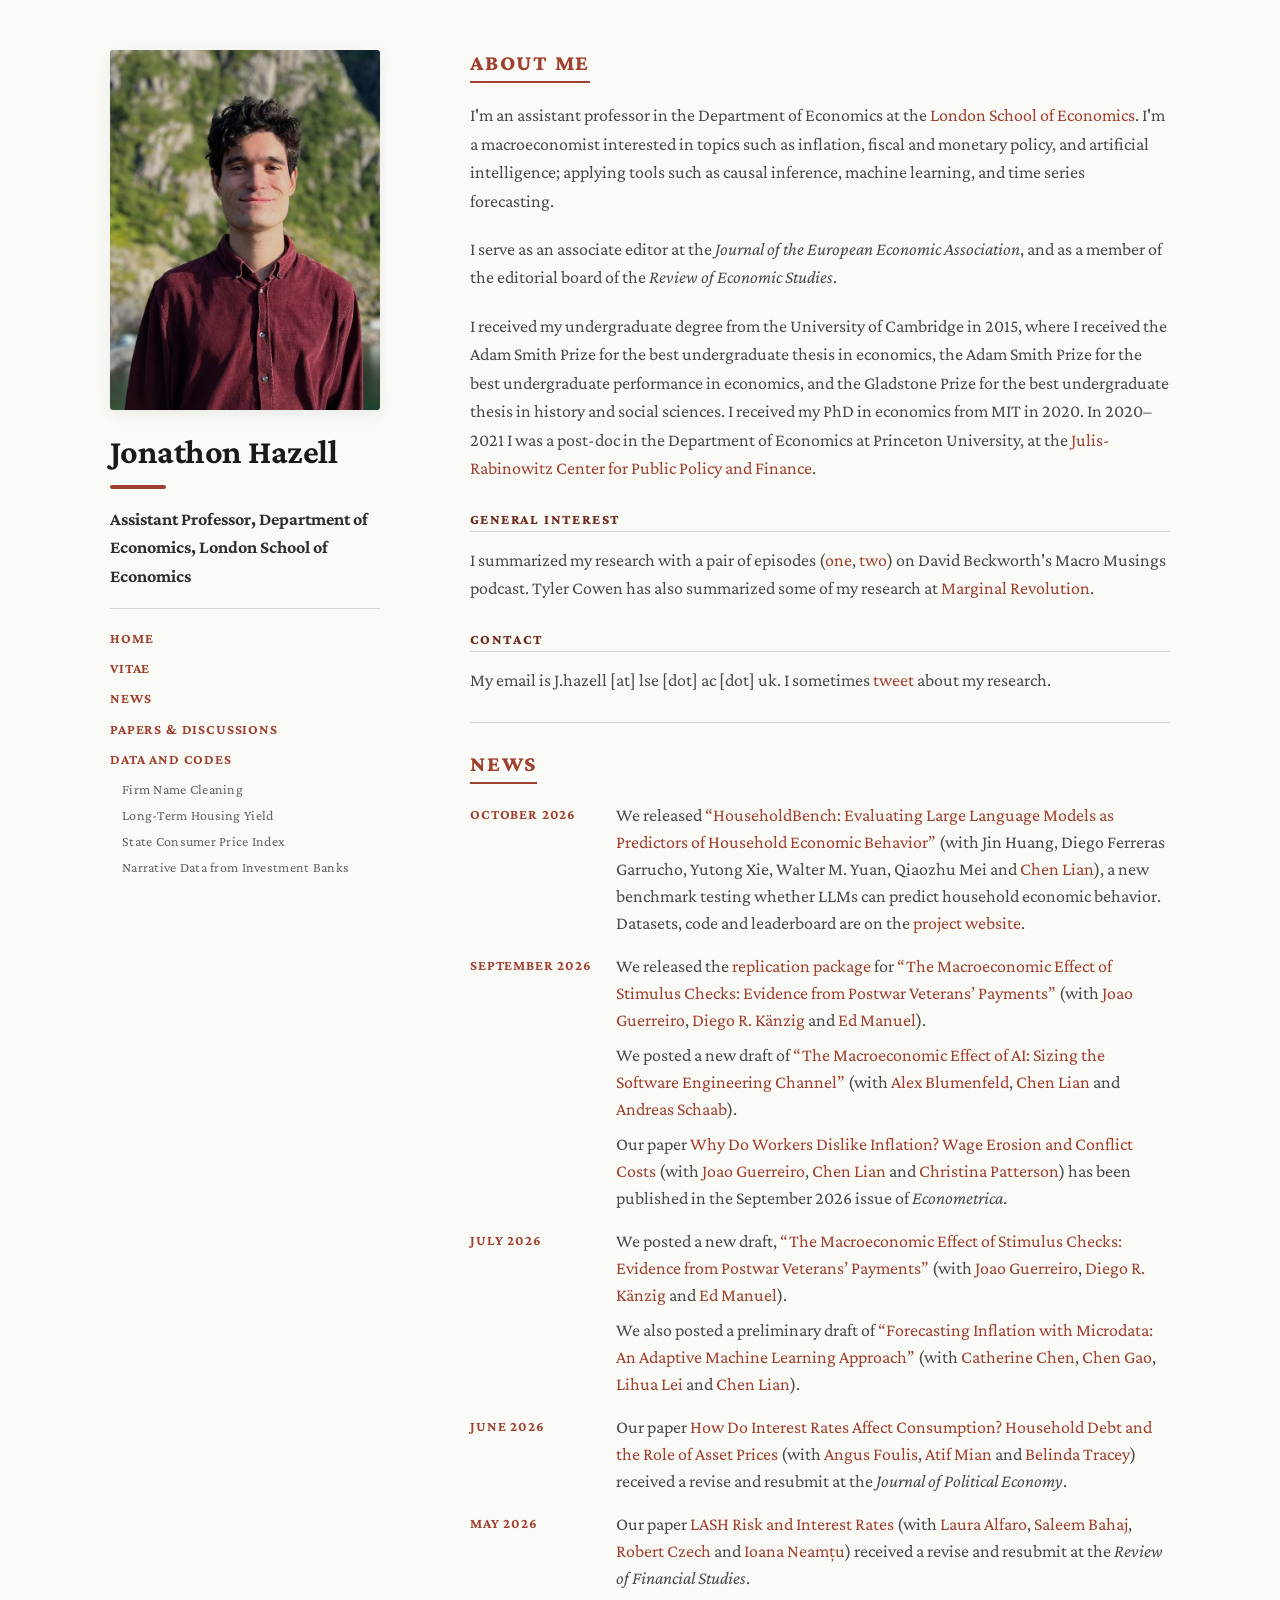
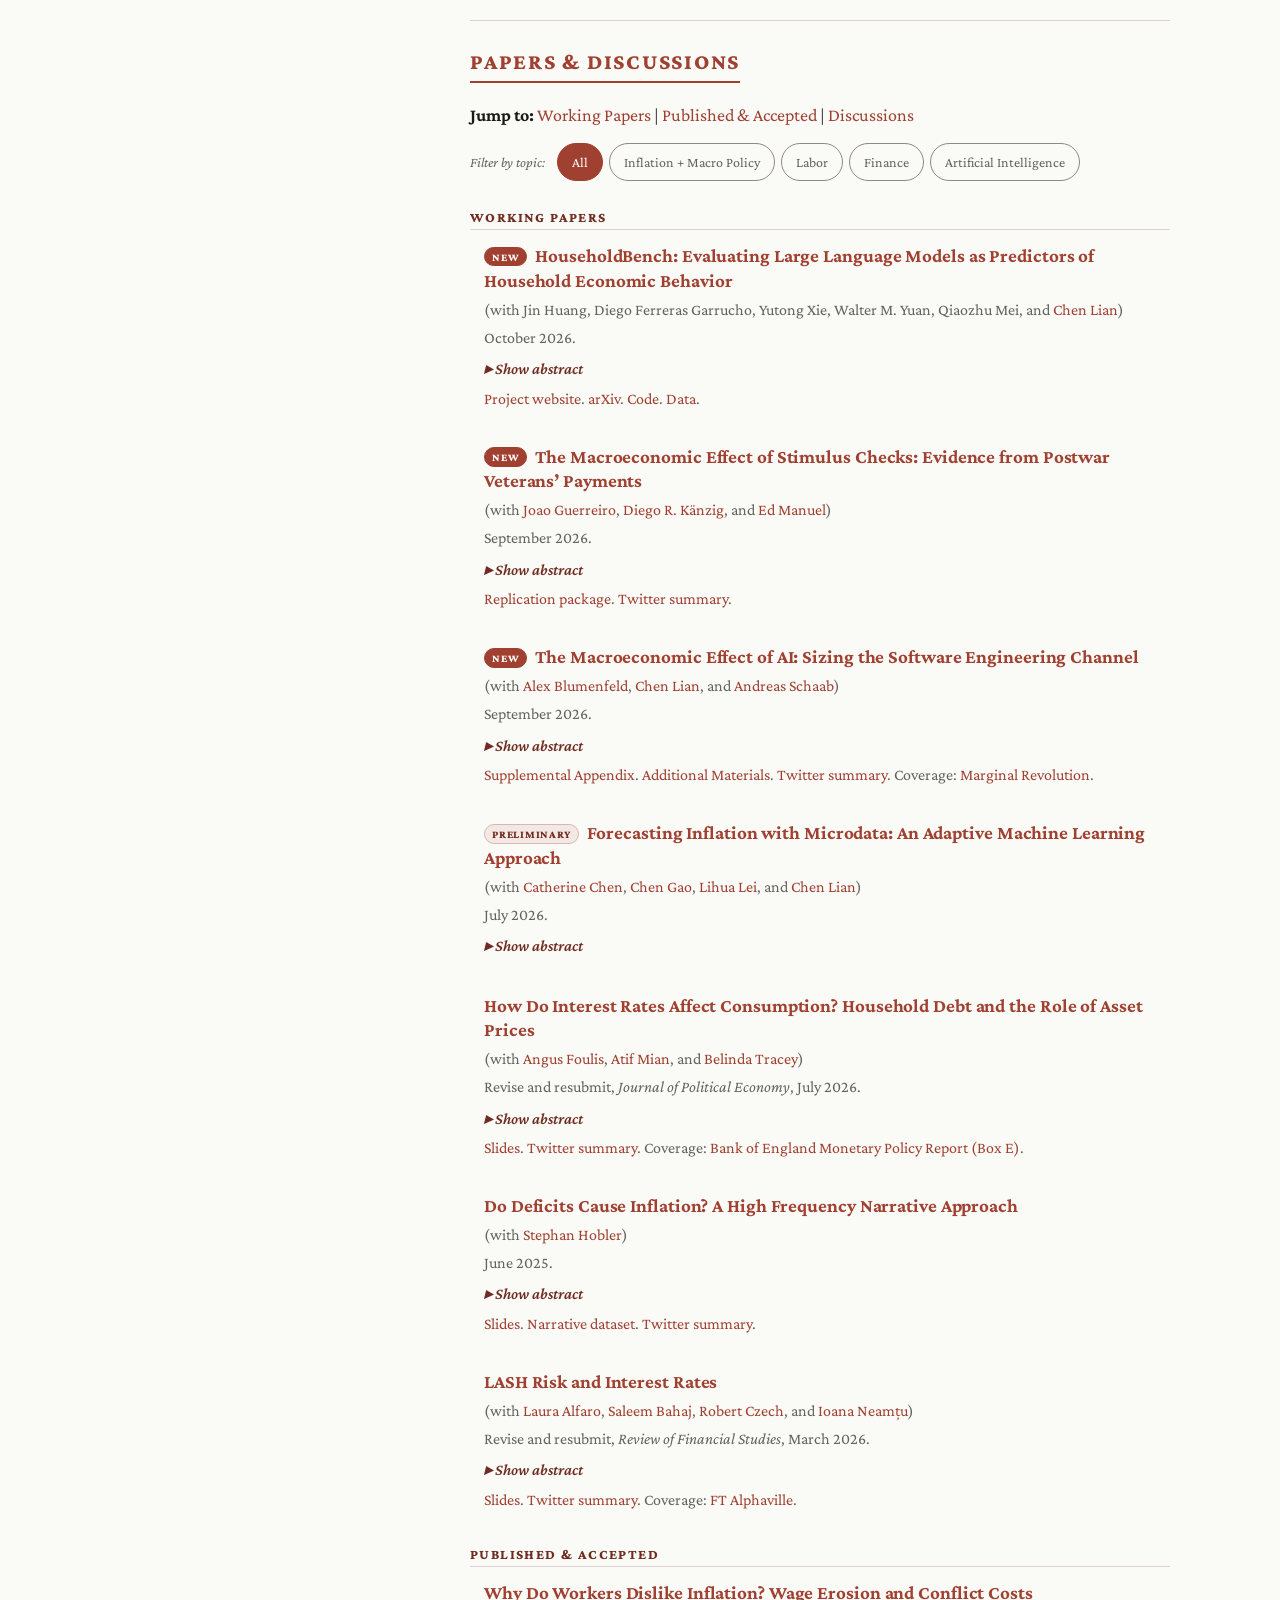
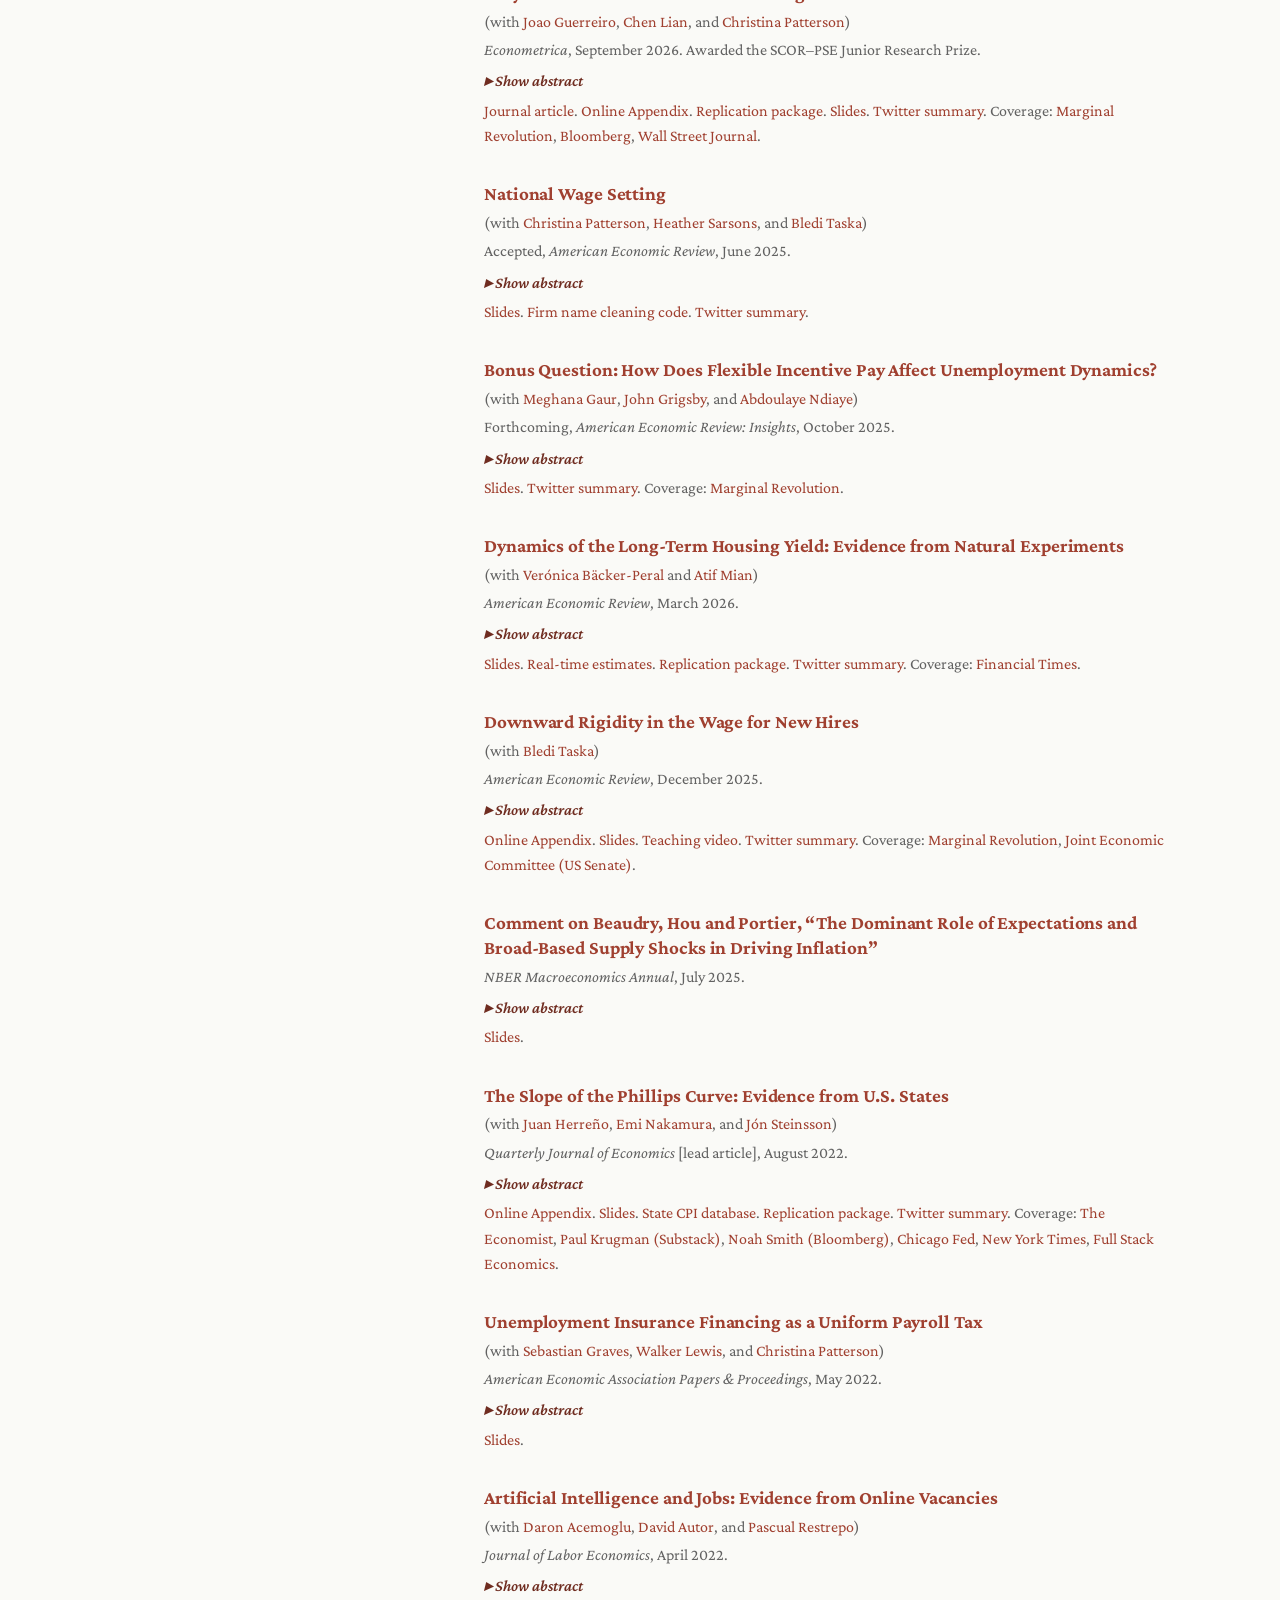
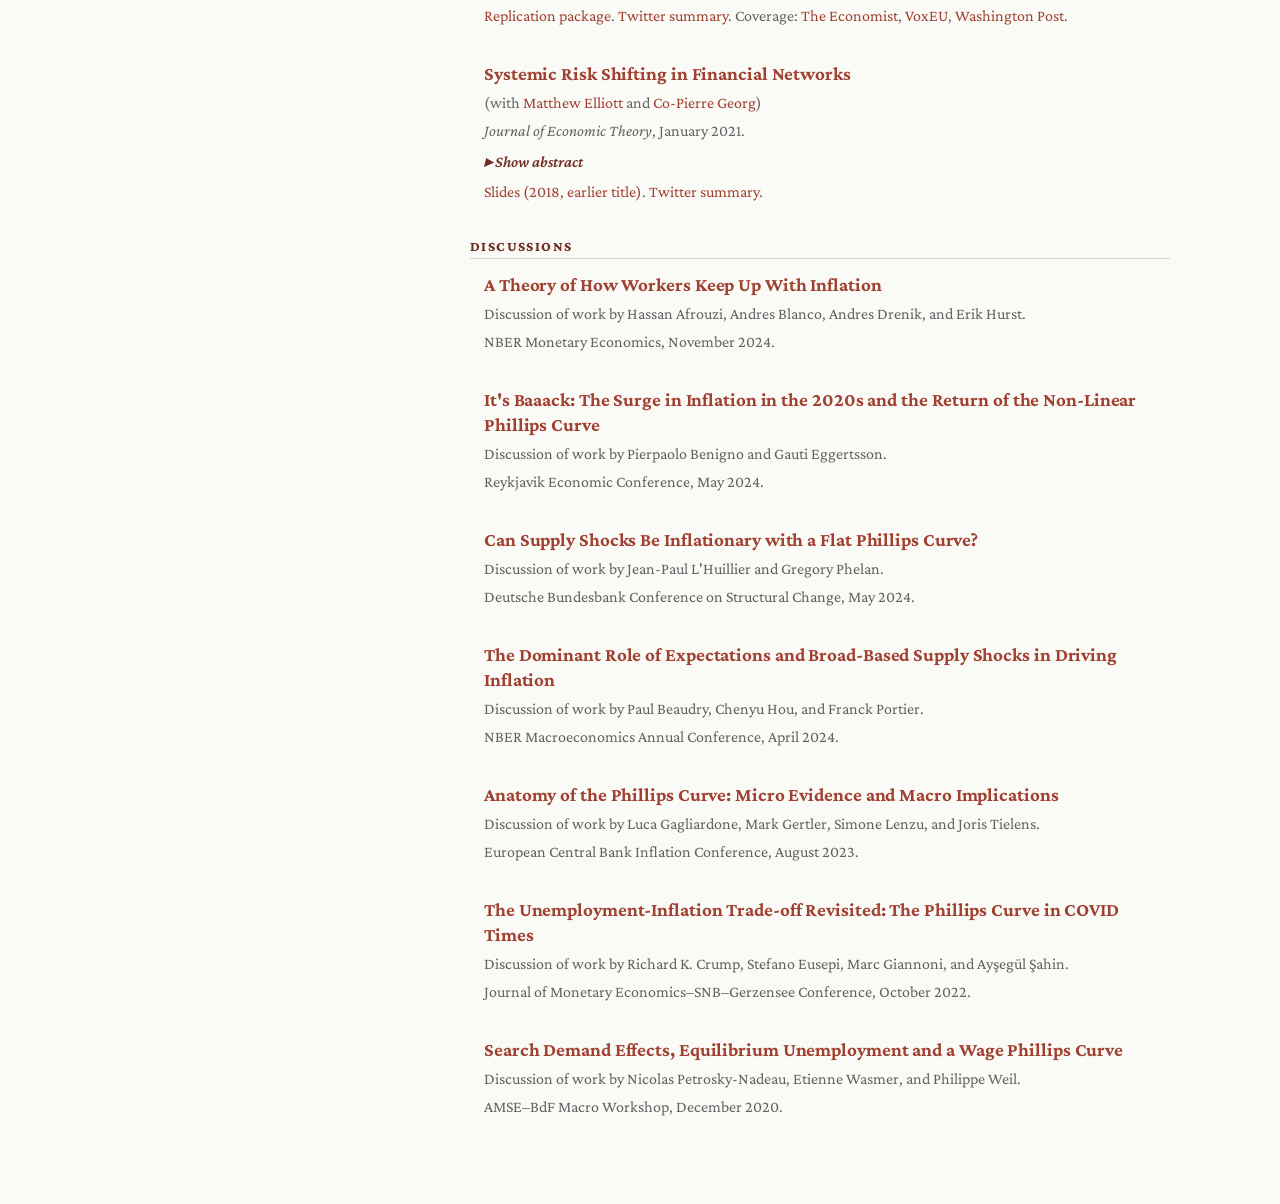
==== commit 0e8461b5: "Add HouseholdBench paper, news item and CV entry Co-Authored-By: Claude Opus 5.5 <noreply@anthropic." ====
--- a/index.html
+++ b/index.html
@@ -96,6 +96,12 @@
 
 <ul class="news-list">
 <li>
+<span class="news-date">October 2026</span>
+<div class="news-group">
+<span class="news-body">We released <a href="./papers/HouseholdBench.pdf" target="_blank" rel="noopener">&ldquo;HouseholdBench: Evaluating Large Language Models as Predictors of Household Economic Behavior&rdquo;</a> (with Jin Huang, Diego Ferreras Garrucho, Yutong Xie, Walter M. Yuan, Qiaozhu Mei and <a href="https://sites.google.com/view/chenlian/home" target="_blank" rel="noopener">Chen Lian</a>), a new benchmark testing whether LLMs can predict household economic behavior. Datasets, code and leaderboard are on the <a href="https://jn-huang.github.io/householdbench/" target="_blank" rel="noopener">project website</a>.</span>
+</div>
+</li>
+<li>
 <span class="news-date">September 2026</span>
 <div class="news-group">
 <span class="news-body">We released the <a href="https://github.com/dkaenzig/stimulus_checks" target="_blank" rel="noopener">replication package</a> for <a href="https://www.jhazell.co.uk/papers/Transfers.pdf" target="_blank" rel="noopener">&ldquo;The Macroeconomic Effect of Stimulus Checks: Evidence from Postwar Veterans&rsquo; Payments&rdquo;</a> (with <a href="https://jguerreiro.com/" target="_blank" rel="noopener">Joao Guerreiro</a>, <a href="https://www.diegokaenzig.com/" target="_blank" rel="noopener">Diego R. K&auml;nzig</a> and <a href="https://sites.google.com/view/edmanuel/home" target="_blank" rel="noopener">Ed Manuel</a>).</span>
@@ -144,6 +150,14 @@
 
 <h3 id="working-papers" class="subhead">Working Papers</h3>
 
+<div class="research-work" data-tags="ai">
+<h3><span class="paper-status paper-status-new">New</span><a href="./papers/HouseholdBench.pdf" target="_blank" rel="noopener">HouseholdBench: Evaluating Large Language Models as Predictors of Household Economic Behavior</a></h3>
+<p class="work-muted">(with Jin Huang, Diego Ferreras Garrucho, Yutong Xie, Walter M. Yuan, Qiaozhu Mei, and <a href="https://sites.google.com/view/chenlian/home" target="_blank" rel="noopener">Chen Lian</a>)</p>
+<p class="work-muted">October 2026.</p>
+<p class="work-abstract"><a class="abstract-link" href="javascript:flipAbstract(17)"><span id="cue-17">&#9656; Show abstract</span></a><span class="abstract-body" id="abstract-17" data-open="0" style="display:none">Large language models (LLMs) have the potential to meet a key goal in economics: a quantitative model of household decision making, across a variety of settings. Yet existing evaluations cover few surveys and outcomes, and do not study how households adjust to changing economic conditions. We introduce a new evaluation, HouseholdBench, which unites 6 U.S. household surveys and 32 prediction tasks spanning numeric, categorical and probabilistic outcomes, related to consumption, income, labor, expectations, and housing. Using past behavior, demographics and macroeconomic conditions, the tasks test whether LLMs predict behavior, including how households adjust to changes in various policies. We evaluate 13 proprietary and open-weight LLMs against a no-change baseline and a gradient-boosted tree model. Most LLMs outperform the no-change baseline, including for policy response tasks&mdash;with the best model lowering error for numeric outcomes by 12.2%. Across most tasks, gradient-boosted trees rank first; leading proprietary LLMs approach their performance, but open-weight models lag. LLMs exhibit systematic over- and underprediction across different tasks. We identify methods that enable a 4 billion parameter open-weight model to match proprietary models&rsquo; performance: fine-tuning and aggregating 16 predictions per observation. Improvements generalize to policy-response tasks, which are excluded from fine-tuning. We release our datasets, code, and leaderboard on our website.</span></p>
+<p class="work-muted"><a href="https://jn-huang.github.io/householdbench/" target="_blank" rel="noopener">Project website</a>. <a href="https://arxiv.org/abs/2610.07563" target="_blank" rel="noopener">arXiv</a>. <a href="https://github.com/Jn-Huang/householdbench_eval" target="_blank" rel="noopener">Code</a>. <a href="https://huggingface.co/datasets/householdbench/householdbench-full" target="_blank" rel="noopener">Data</a>.</p>
+</div>
+
 <div class="research-work" data-tags="macro,inflation">
 <h3><span class="paper-status paper-status-new">New</span><a href="./papers/Transfers.pdf" target="_blank" rel="noopener">The Macroeconomic Effect of Stimulus Checks: Evidence from Postwar Veterans&rsquo; Payments</a></h3>
 <p class="work-muted">(with <a href="https://jguerreiro.com/" target="_blank" rel="noopener">Joao Guerreiro</a>, <a href="https://www.diegokaenzig.com/" target="_blank" rel="noopener">Diego R. K&auml;nzig</a>, and <a href="https://sites.google.com/view/edmanuel/home" target="_blank" rel="noopener">Ed Manuel</a>)</p>
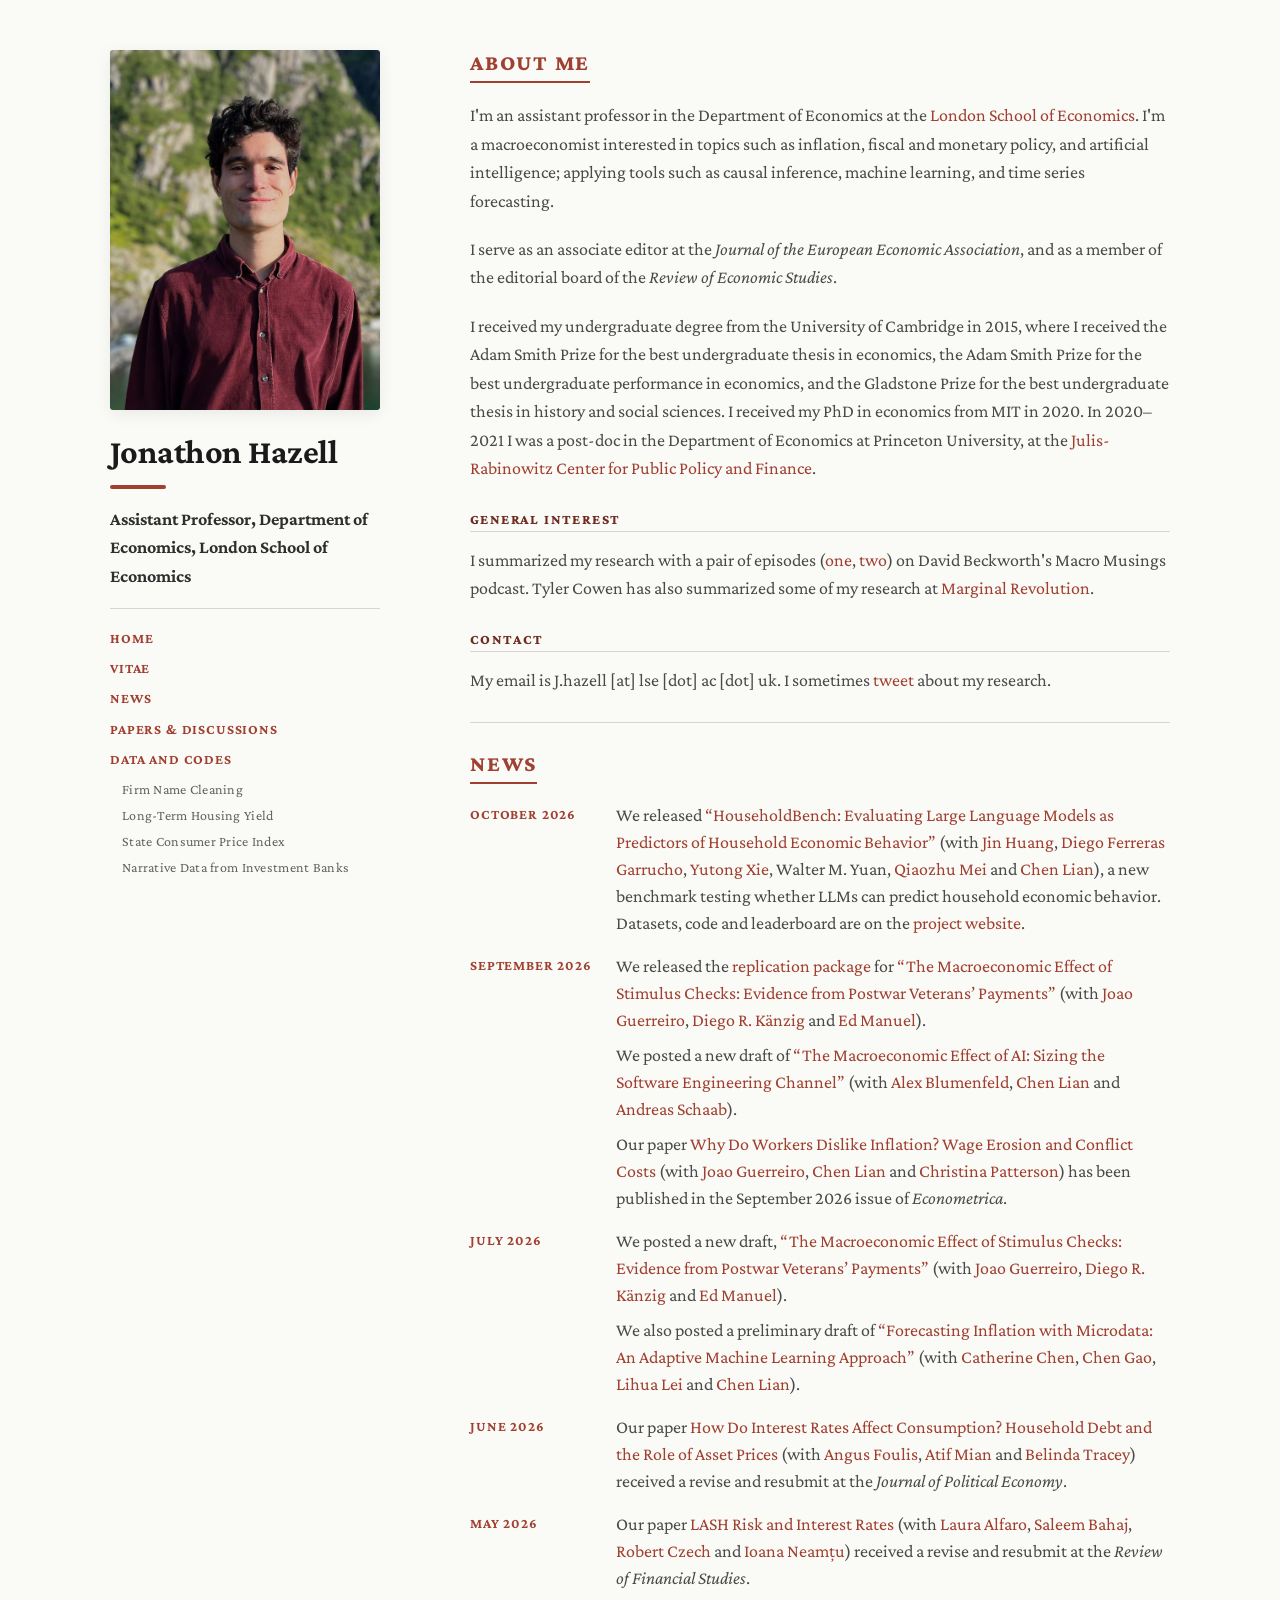
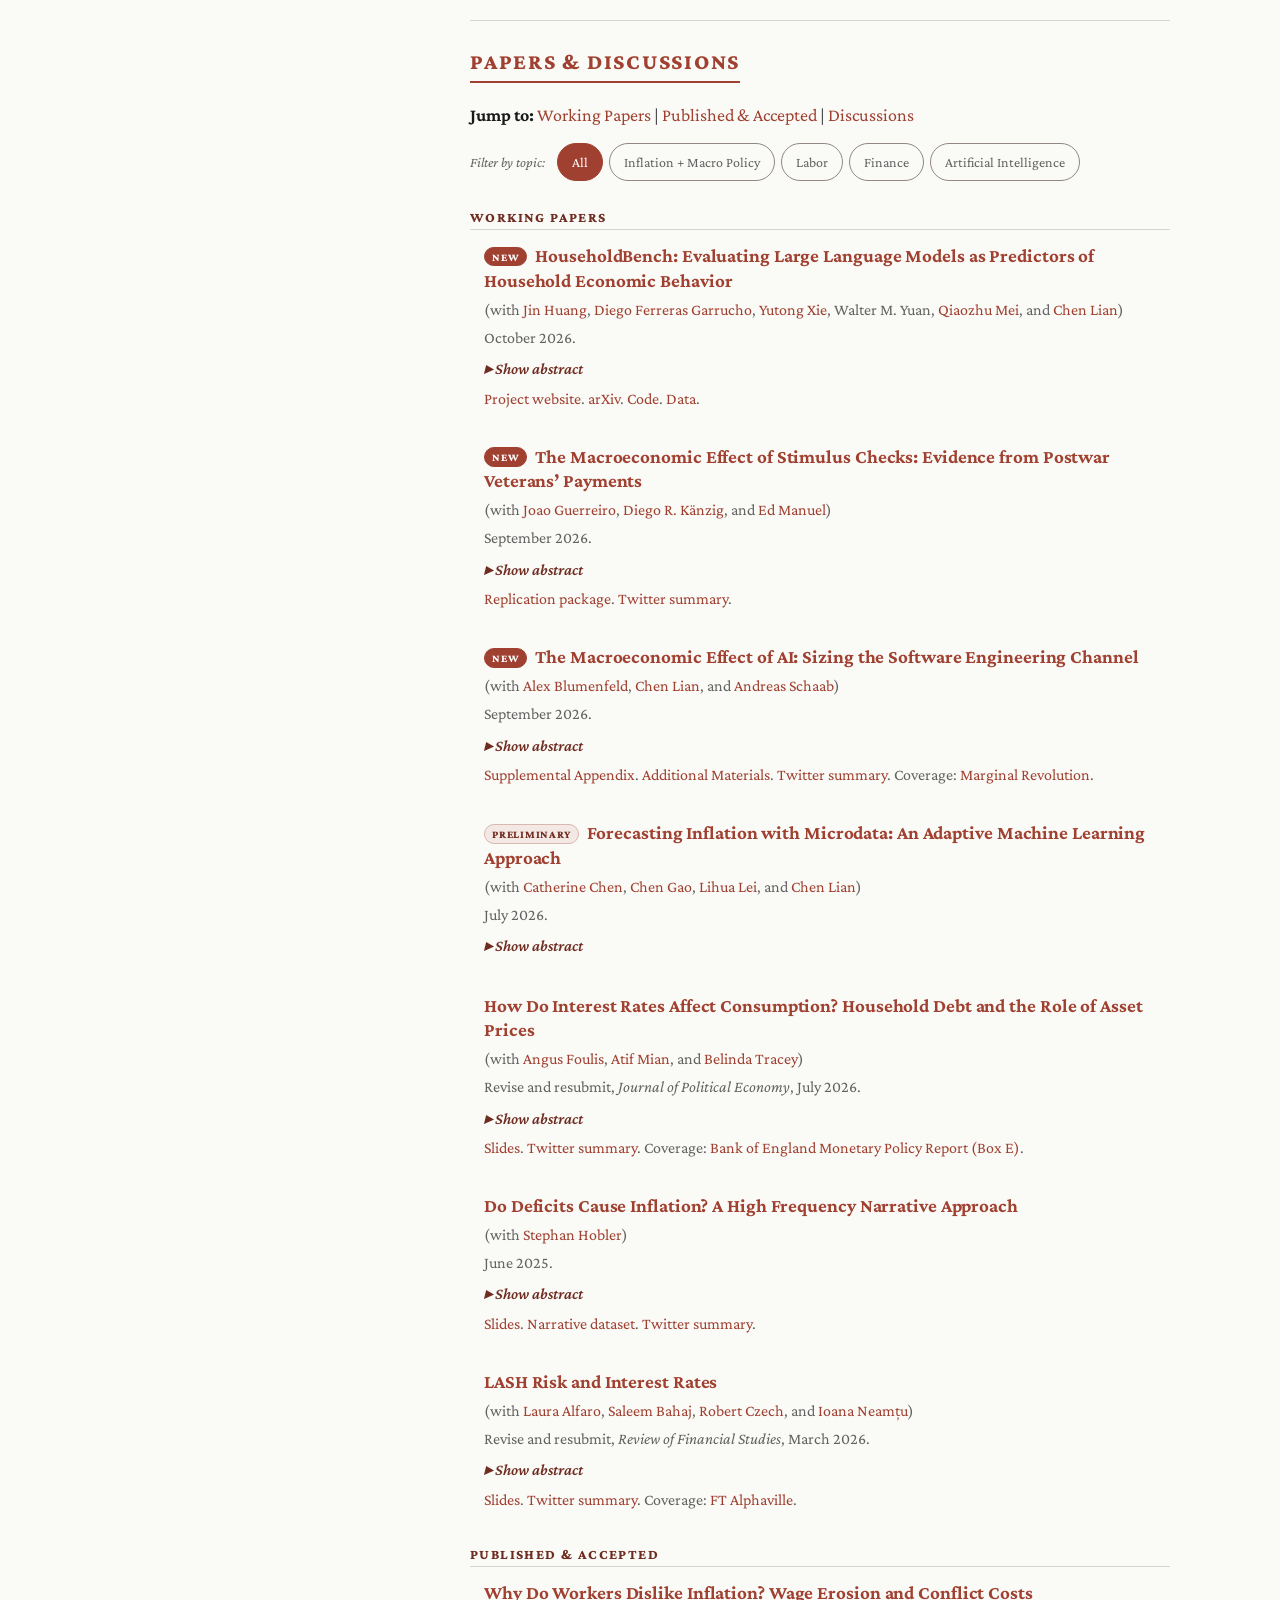
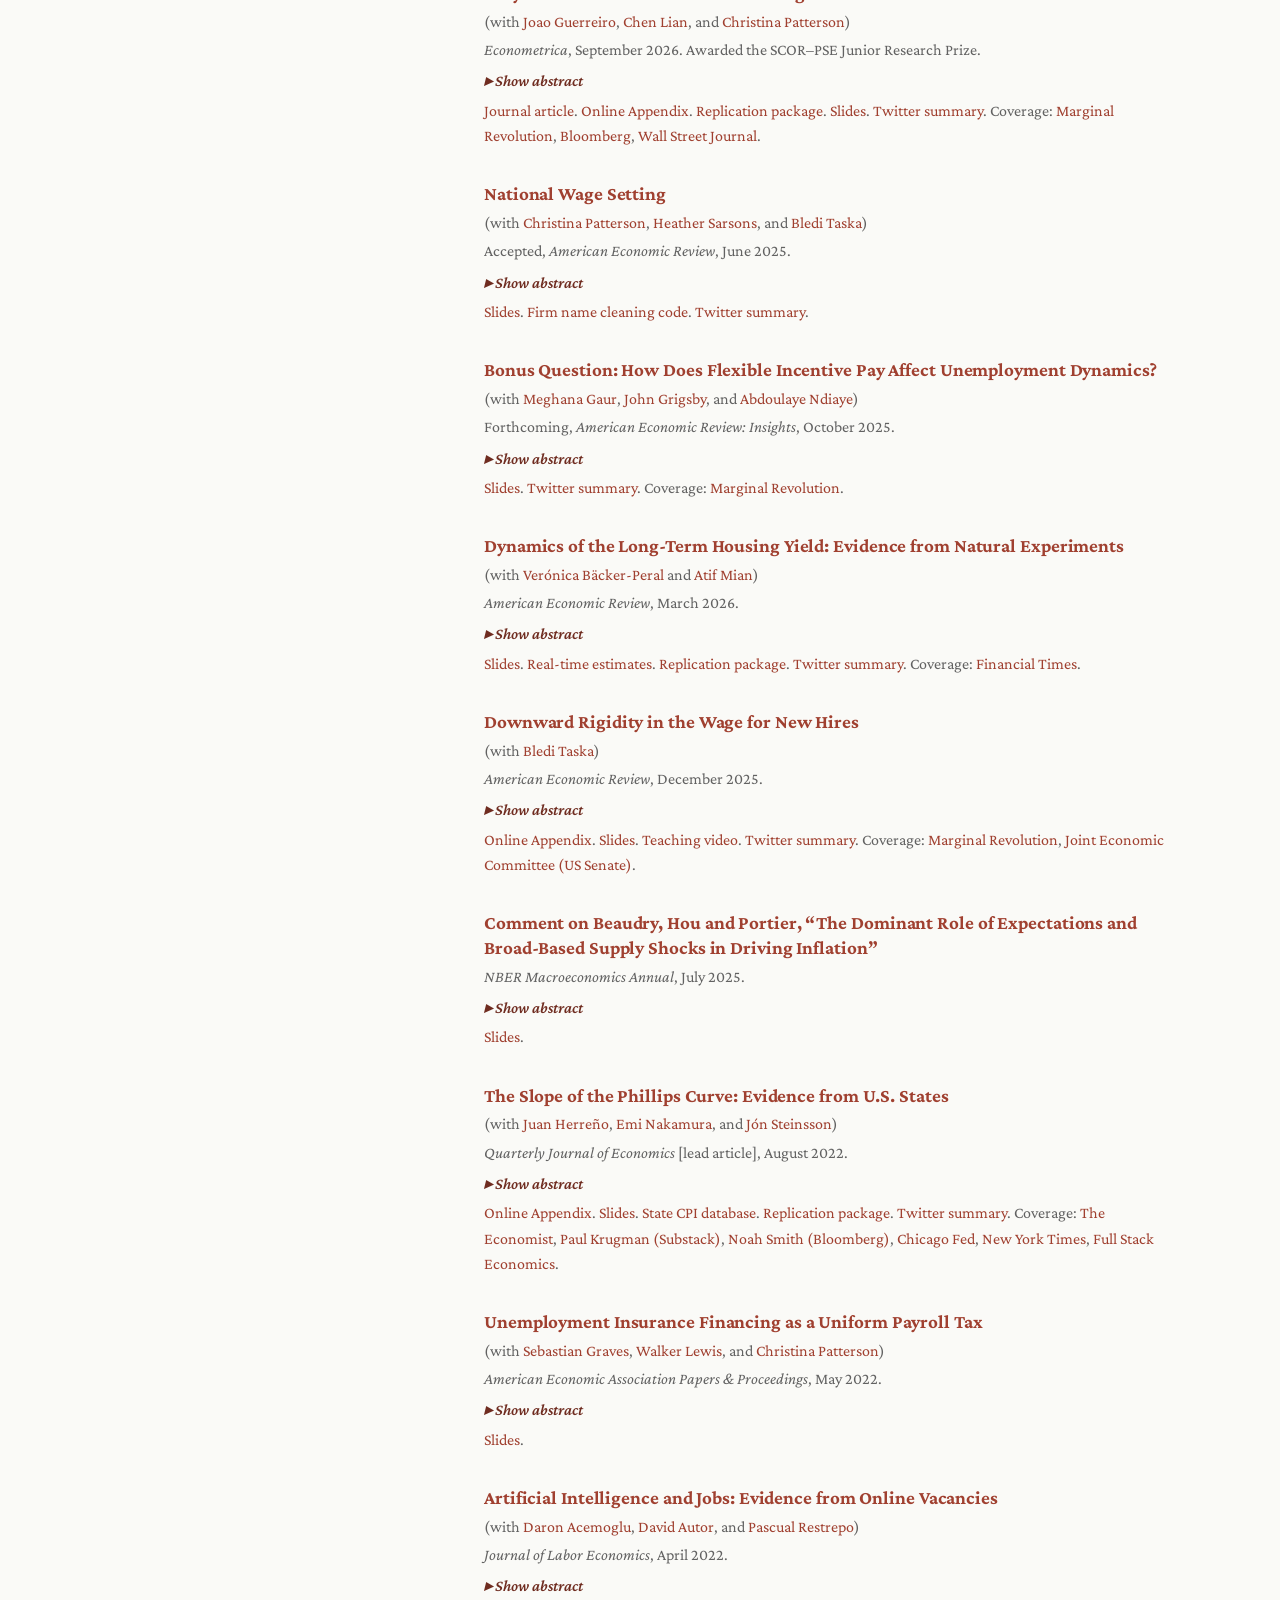
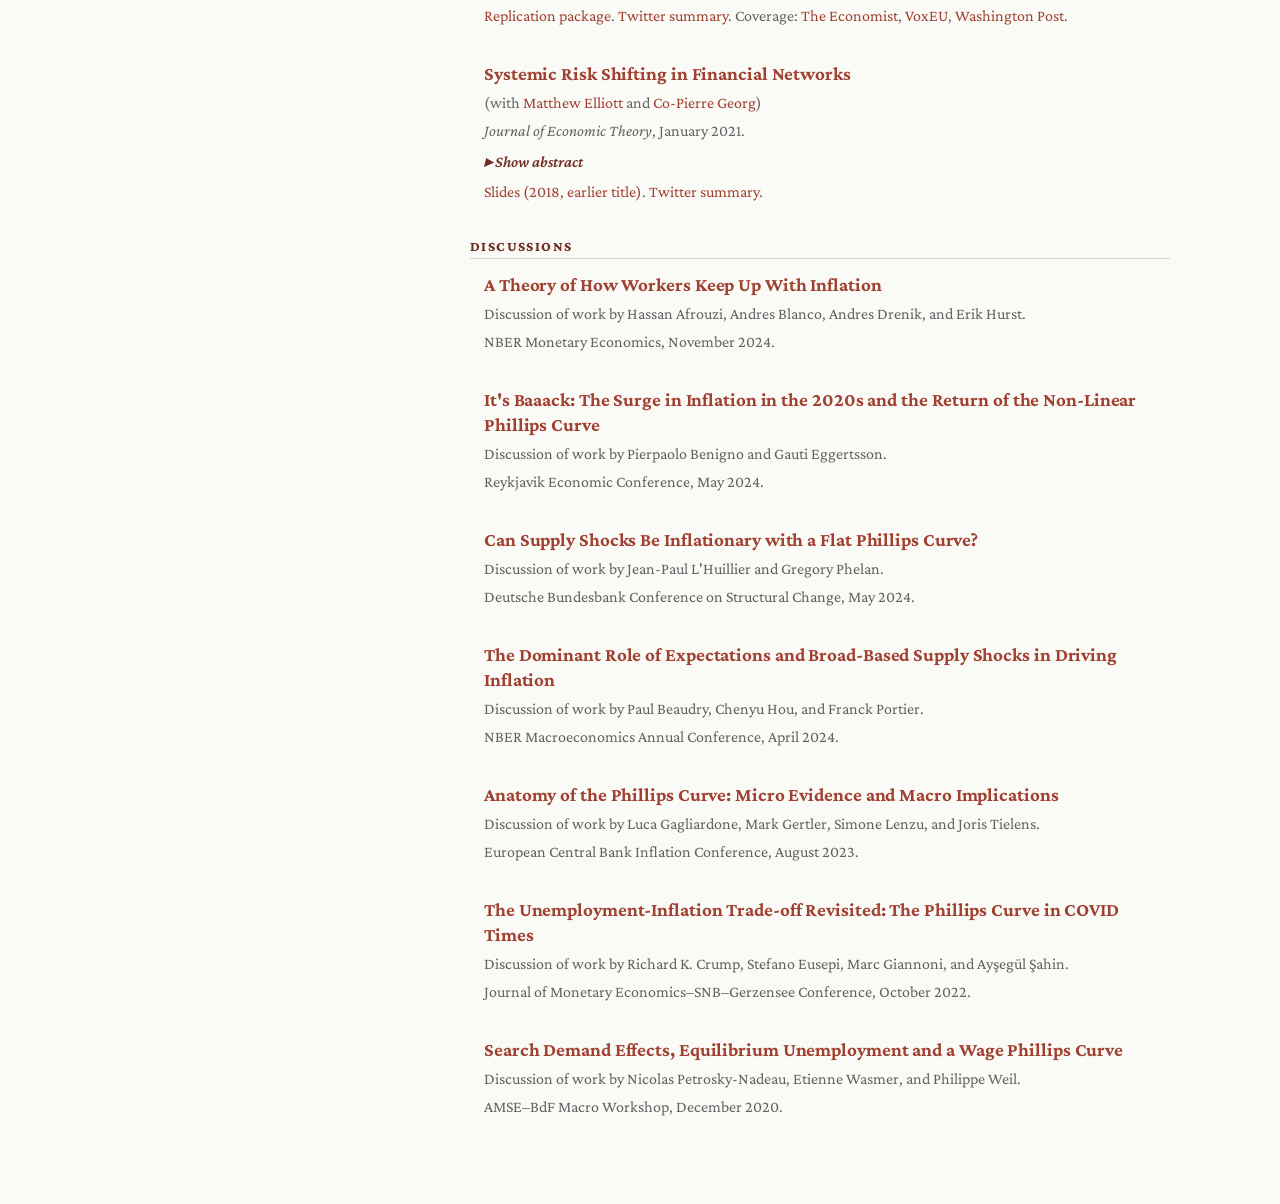
==== commit a5d3c426: "Link HouseholdBench coauthors Co-Authored-By: Claude Opus 5.5 <noreply@anthropic.com>" ====
--- a/index.html
+++ b/index.html
@@ -98,7 +98,7 @@
 <li>
 <span class="news-date">October 2026</span>
 <div class="news-group">
-<span class="news-body">We released <a href="./papers/HouseholdBench.pdf" target="_blank" rel="noopener">&ldquo;HouseholdBench: Evaluating Large Language Models as Predictors of Household Economic Behavior&rdquo;</a> (with Jin Huang, Diego Ferreras Garrucho, Yutong Xie, Walter M. Yuan, Qiaozhu Mei and <a href="https://sites.google.com/view/chenlian/home" target="_blank" rel="noopener">Chen Lian</a>), a new benchmark testing whether LLMs can predict household economic behavior. Datasets, code and leaderboard are on the <a href="https://jn-huang.github.io/householdbench/" target="_blank" rel="noopener">project website</a>.</span>
+<span class="news-body">We released <a href="./papers/HouseholdBench.pdf" target="_blank" rel="noopener">&ldquo;HouseholdBench: Evaluating Large Language Models as Predictors of Household Economic Behavior&rdquo;</a> (with <a href="https://jn-huang.github.io/" target="_blank" rel="noopener">Jin Huang</a>, <a href="https://www.lse.ac.uk/people/diego-ferreras-garrucho" target="_blank" rel="noopener">Diego Ferreras Garrucho</a>, <a href="https://yutxie.com/" target="_blank" rel="noopener">Yutong Xie</a>, Walter M. Yuan, <a href="https://public.websites.umich.edu/~qmei/" target="_blank" rel="noopener">Qiaozhu Mei</a> and <a href="https://sites.google.com/view/chenlian/home" target="_blank" rel="noopener">Chen Lian</a>), a new benchmark testing whether LLMs can predict household economic behavior. Datasets, code and leaderboard are on the <a href="https://jn-huang.github.io/householdbench/" target="_blank" rel="noopener">project website</a>.</span>
 </div>
 </li>
 <li>
@@ -152,7 +152,7 @@
 
 <div class="research-work" data-tags="ai">
 <h3><span class="paper-status paper-status-new">New</span><a href="./papers/HouseholdBench.pdf" target="_blank" rel="noopener">HouseholdBench: Evaluating Large Language Models as Predictors of Household Economic Behavior</a></h3>
-<p class="work-muted">(with Jin Huang, Diego Ferreras Garrucho, Yutong Xie, Walter M. Yuan, Qiaozhu Mei, and <a href="https://sites.google.com/view/chenlian/home" target="_blank" rel="noopener">Chen Lian</a>)</p>
+<p class="work-muted">(with <a href="https://jn-huang.github.io/" target="_blank" rel="noopener">Jin Huang</a>, <a href="https://www.lse.ac.uk/people/diego-ferreras-garrucho" target="_blank" rel="noopener">Diego Ferreras Garrucho</a>, <a href="https://yutxie.com/" target="_blank" rel="noopener">Yutong Xie</a>, Walter M. Yuan, <a href="https://public.websites.umich.edu/~qmei/" target="_blank" rel="noopener">Qiaozhu Mei</a>, and <a href="https://sites.google.com/view/chenlian/home" target="_blank" rel="noopener">Chen Lian</a>)</p>
 <p class="work-muted">October 2026.</p>
 <p class="work-abstract"><a class="abstract-link" href="javascript:flipAbstract(17)"><span id="cue-17">&#9656; Show abstract</span></a><span class="abstract-body" id="abstract-17" data-open="0" style="display:none">Large language models (LLMs) have the potential to meet a key goal in economics: a quantitative model of household decision making, across a variety of settings. Yet existing evaluations cover few surveys and outcomes, and do not study how households adjust to changing economic conditions. We introduce a new evaluation, HouseholdBench, which unites 6 U.S. household surveys and 32 prediction tasks spanning numeric, categorical and probabilistic outcomes, related to consumption, income, labor, expectations, and housing. Using past behavior, demographics and macroeconomic conditions, the tasks test whether LLMs predict behavior, including how households adjust to changes in various policies. We evaluate 13 proprietary and open-weight LLMs against a no-change baseline and a gradient-boosted tree model. Most LLMs outperform the no-change baseline, including for policy response tasks&mdash;with the best model lowering error for numeric outcomes by 12.2%. Across most tasks, gradient-boosted trees rank first; leading proprietary LLMs approach their performance, but open-weight models lag. LLMs exhibit systematic over- and underprediction across different tasks. We identify methods that enable a 4 billion parameter open-weight model to match proprietary models&rsquo; performance: fine-tuning and aggregating 16 predictions per observation. Improvements generalize to policy-response tasks, which are excluded from fine-tuning. We release our datasets, code, and leaderboard on our website.</span></p>
 <p class="work-muted"><a href="https://jn-huang.github.io/householdbench/" target="_blank" rel="noopener">Project website</a>. <a href="https://arxiv.org/abs/2610.07563" target="_blank" rel="noopener">arXiv</a>. <a href="https://github.com/Jn-Huang/householdbench_eval" target="_blank" rel="noopener">Code</a>. <a href="https://huggingface.co/datasets/householdbench/householdbench-full" target="_blank" rel="noopener">Data</a>.</p>
